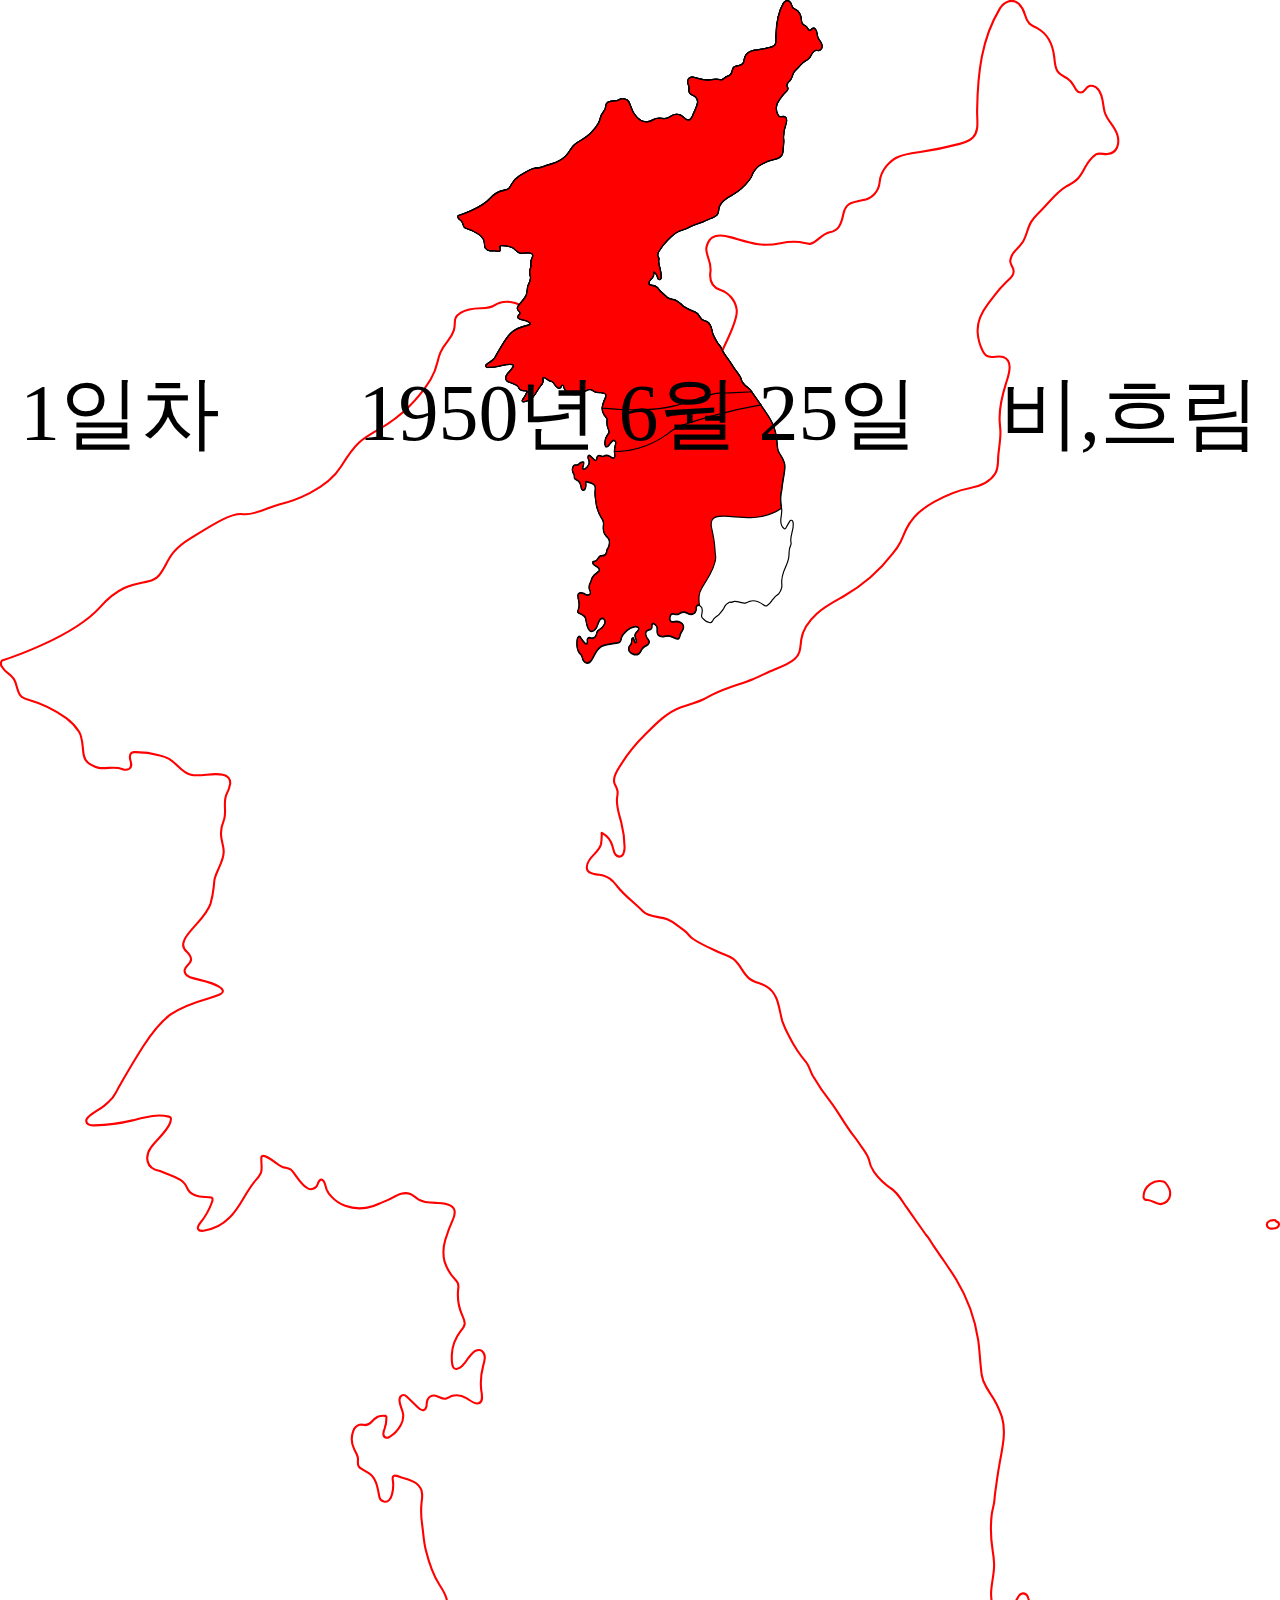
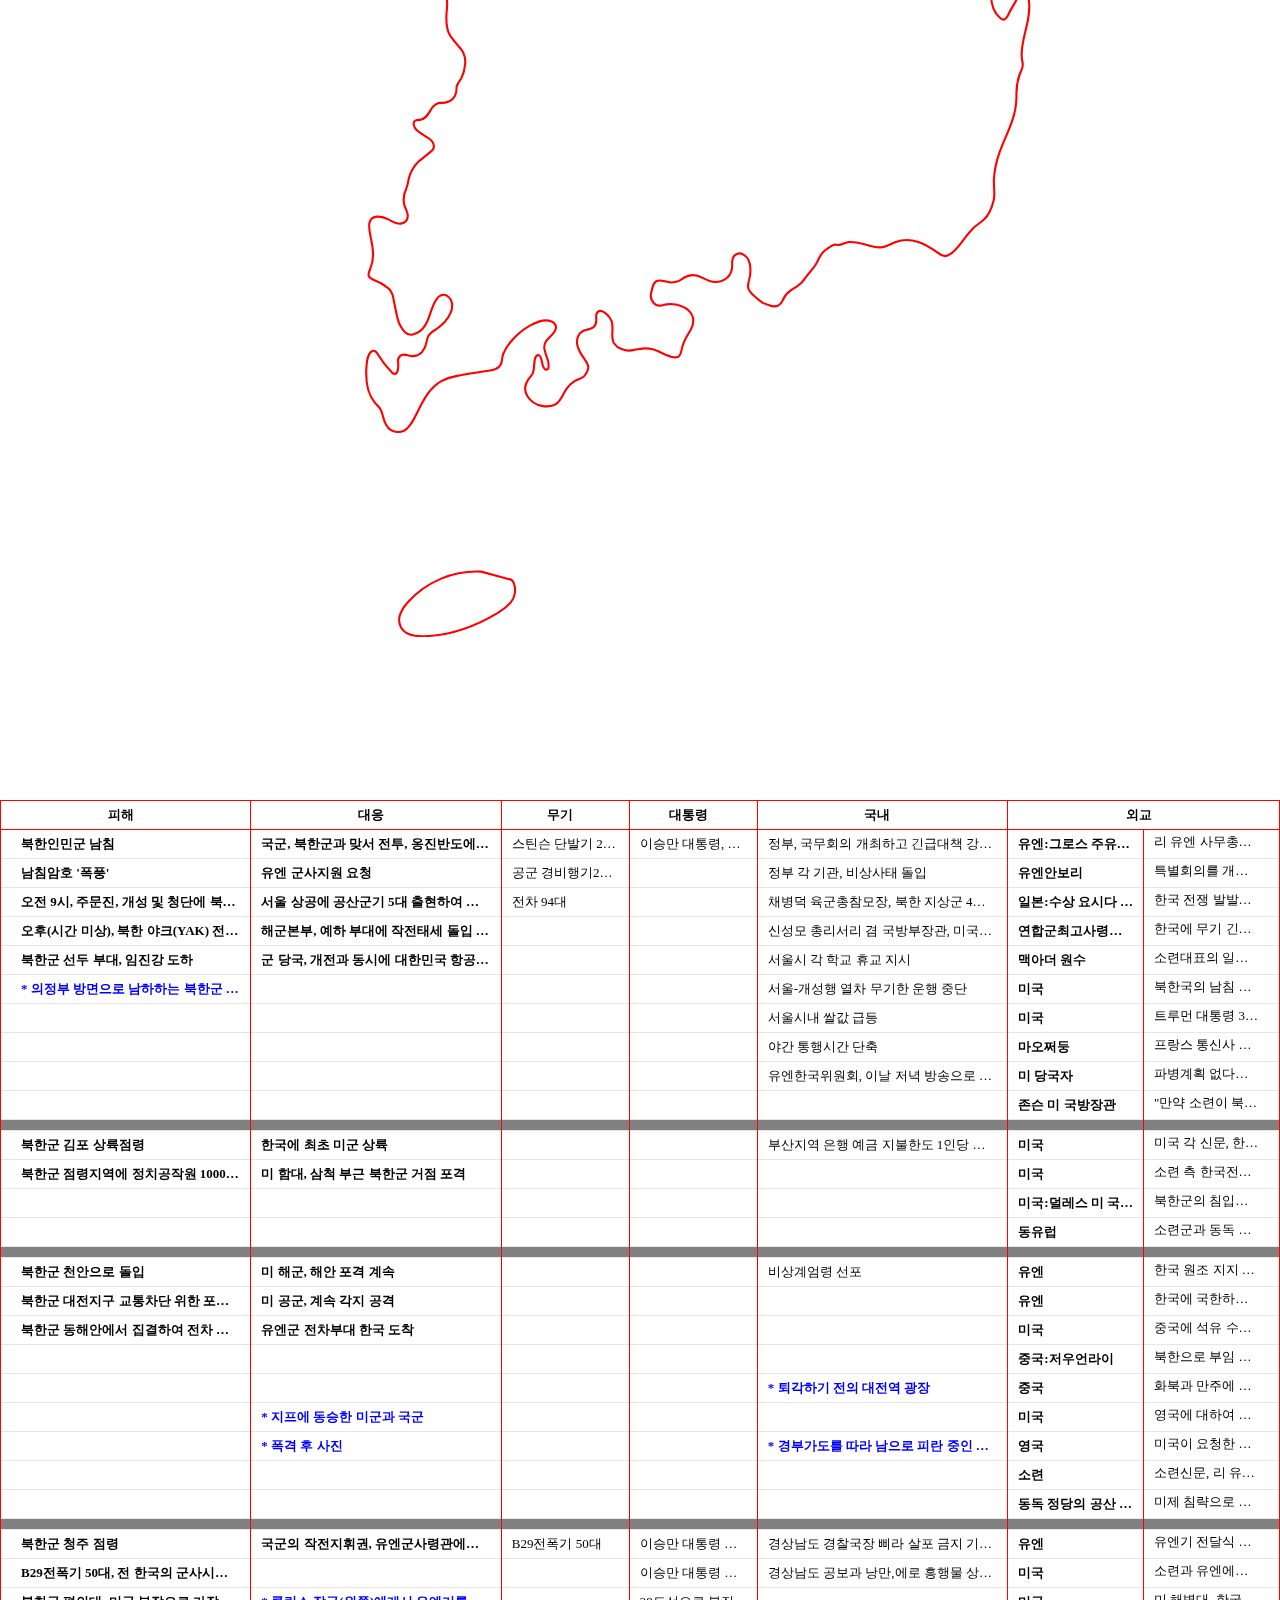
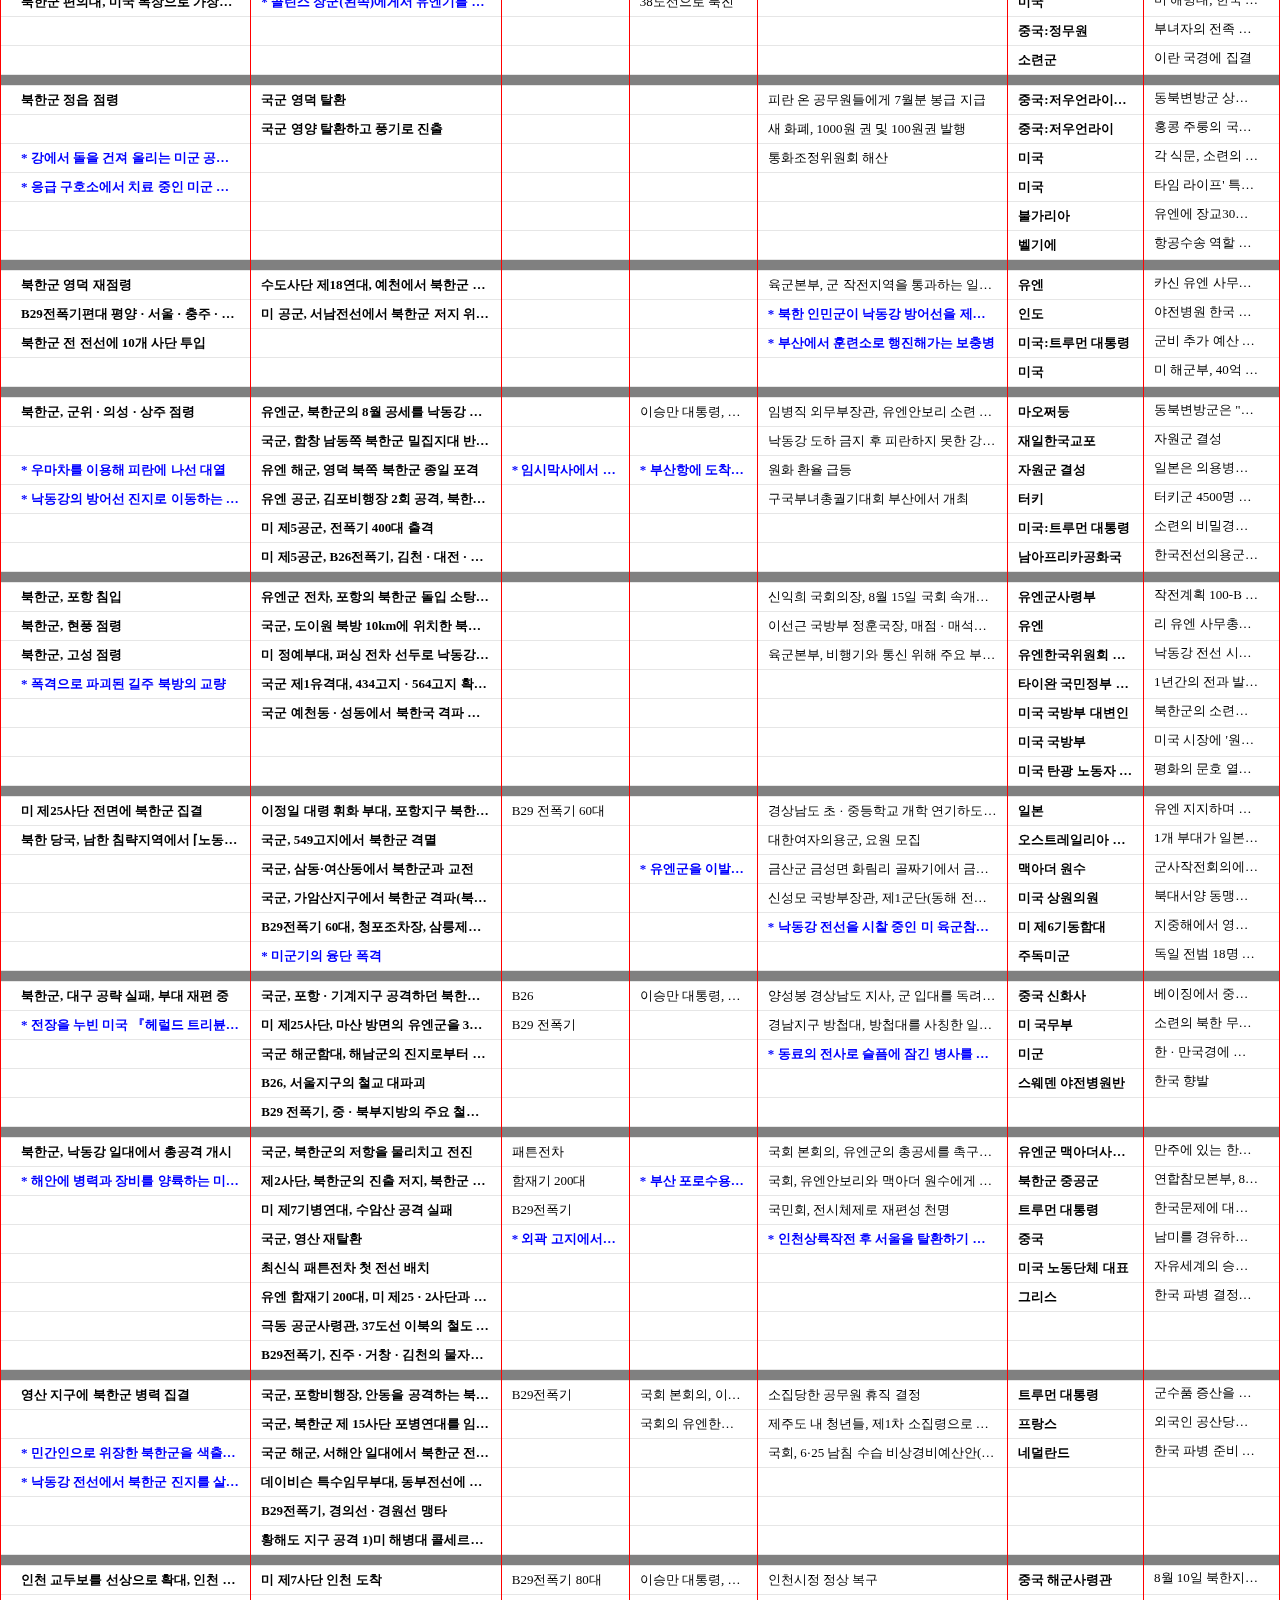
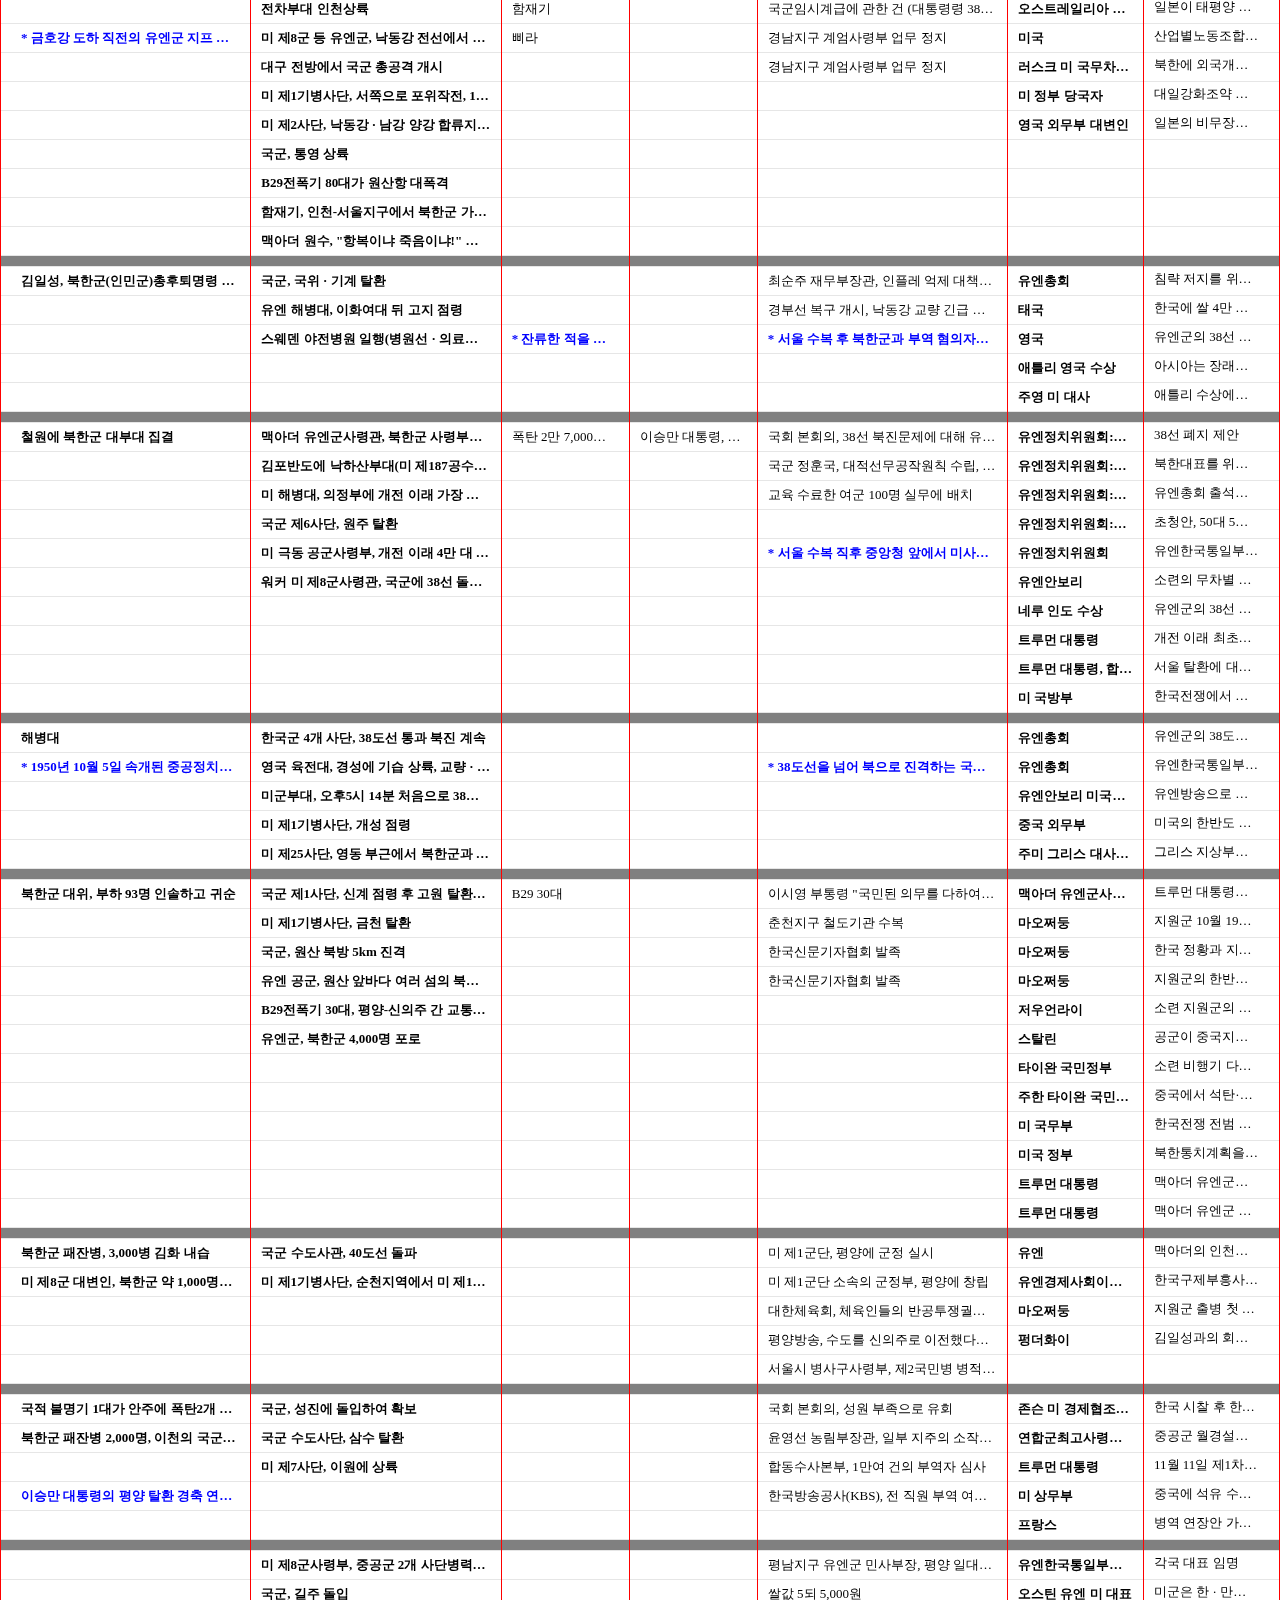
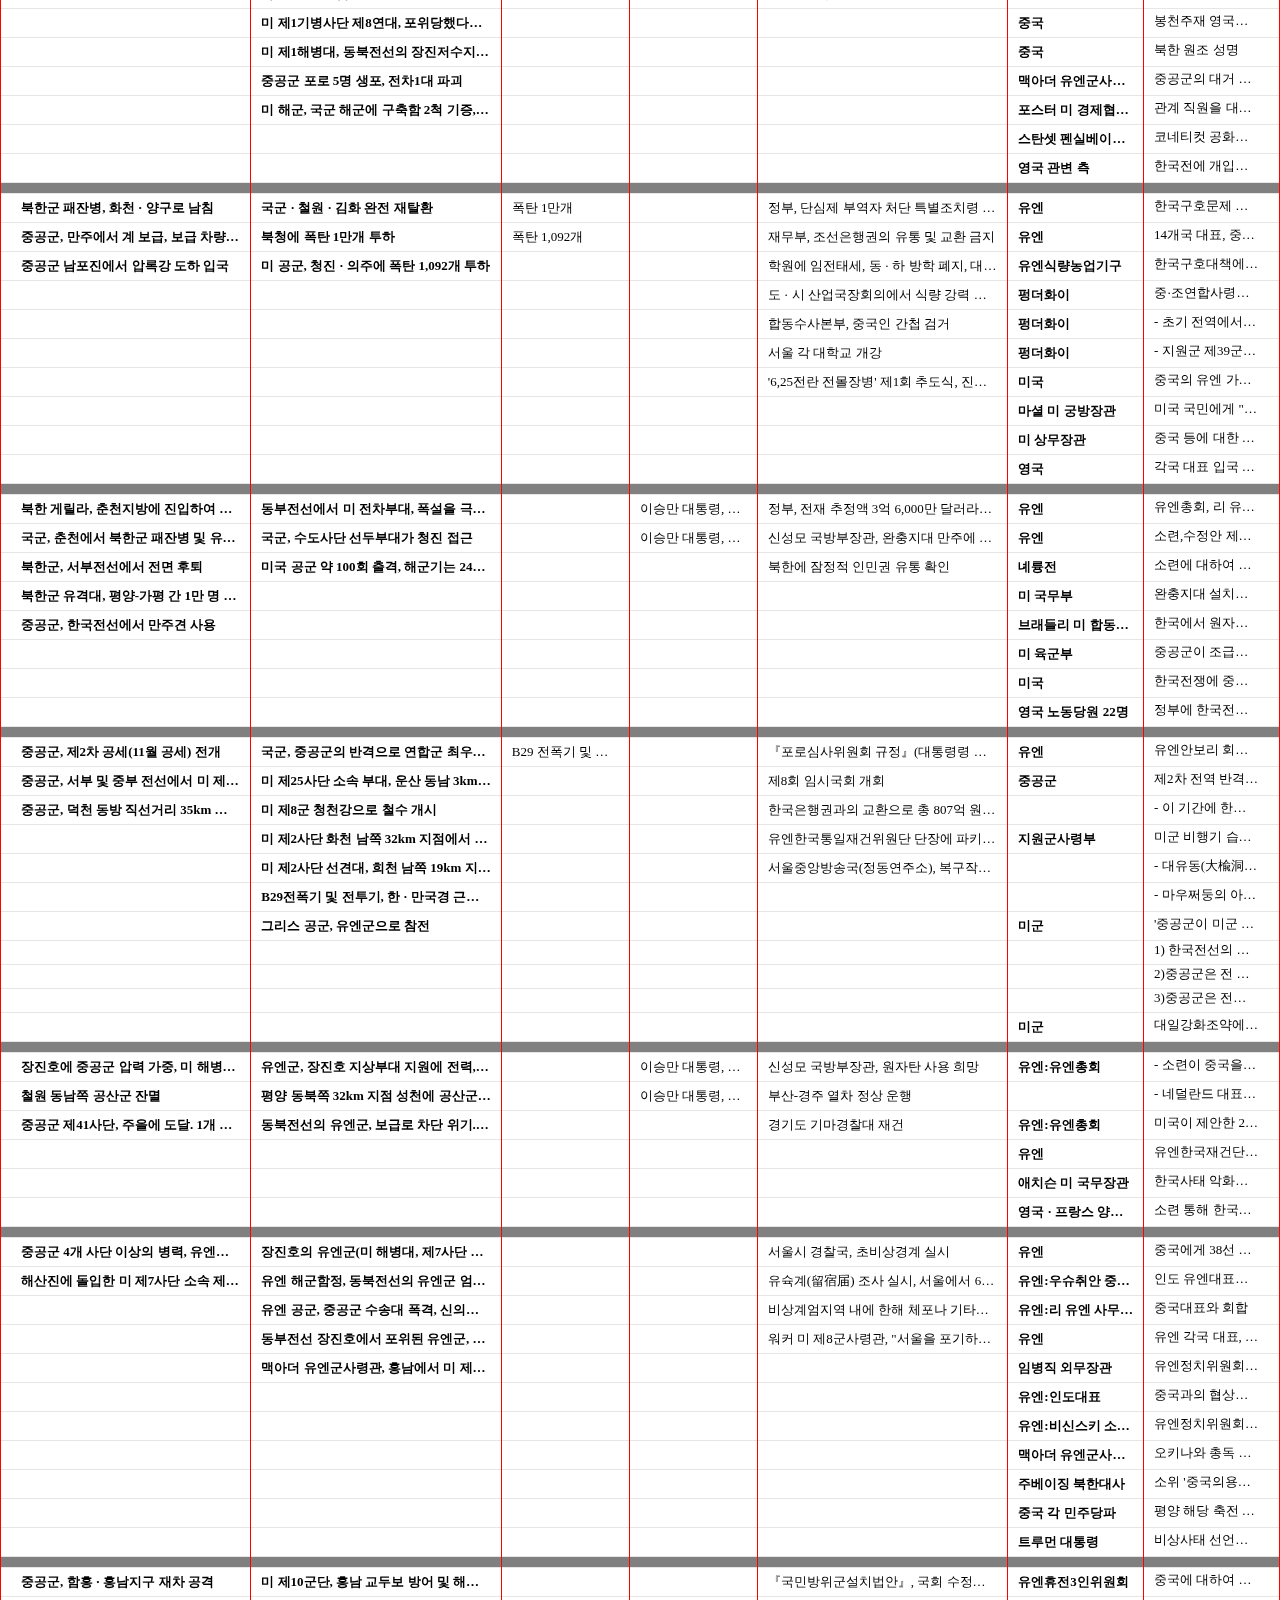
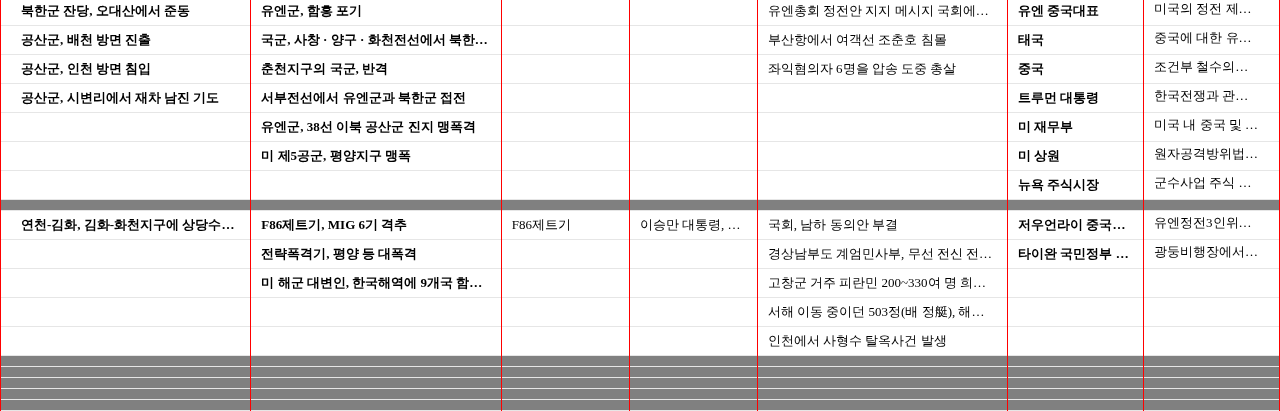
==== 1129.html @ 16874b20 "Add files via upload" ====
<!DOCTYPE html>
<html lang="en">
<head>
	<meta charset="UTF-8">
	<meta name="viewport" content="width=device-width, initial-scale=1.0">
	<title>1129</title>
	<script src="https://code.jquery.com/jquery-3.6.0.min.js"></script>
	<script src="script.js"></script>
  	<link rel="stylesheet" type="text/css" href="1129.css">

</head>
<body>
	<div id="wrap">
		<!-- <div id="nav">
			<p>네트워크</p>
		</div> -->
		<table id="category" border="1">
			<th>피해</th>
			<th>대응</th>
			<th>무기</th>
			<th>대통령</th>
			<th>국내</th>
			<th colspan="2">국외</th>
		</table>
				<!-- 마우스 오버하면 날짜,일수,계절 셀에 따라 변하게 -->
		<div id="header">
			<div class="date">1950년 6월 25일</div>
			<div class="days">1일차</div>
			<div class="weather">비,흐림</div>
		</div>	
<!-- ***********************************************타이틀 지도*********************** -->		
		<div id="map1">
			<svg xmlns="http://www.w3.org/2000/svg" viewBox="0 0 608.01 1062.75">
				<path d="M1034.59,906.72a15.37,15.37,0,0,0,3.89-4c.11-.16.22-.32.34-.47,1.62-2.21,3.65-4.13,5-6.52a32.13,32.13,0,0,1,2.53-4.61,14.63,14.63,0,0,1,3.35-2.81,8.92,8.92,0,0,1,2.38-1.43,8.11,8.11,0,0,1,2.08.12c1.79,0,3.3-1.28,5.11-1.38a20.52,20.52,0,0,1,6.37.79c3.07.8,6.16,2.17,9.3,1.68,2.33-.35,4.37-1.69,6.58-2.52,7.4-2.8,14.33,1.08,20.26,5.31a5.48,5.48,0,0,0,3.29,1.44,4.2,4.2,0,0,0,1.85-.68c3.36-2,5.43-5.45,7.8-8.44,1.11-1.4,2.33-2.79,3.53-4.09,1.48-1.59,3.57-2.68,5.15-4.19,2.41-2.28,3.85-6,4.61-9.19s-.11-6.59.08-9.8a45.93,45.93,0,0,1,2.7-12.94c1.77-4.88,4.1-9.54,5.81-14.44a34.94,34.94,0,0,0,2.23-12.34,27,27,0,0,1,1.62-10.55c.58-1.48,1.64-3.11,1.35-4.77a21.2,21.2,0,0,1-.52-4.24c0-5.69,2-11.1,3-16.65.4-2.27,2.07-12.74-2.44-12.49a2.47,2.47,0,0,0-1.93,1.28c-1.33,2.29-2.65,4.59-4,6.89-.66,1.14-1.69,4.36-3.26,4.3a2.68,2.68,0,0,1-1.55-.76c-3.93-3.3-4.67-9.3-4.18-14.12.39-3.81,1.35-7.57,1.3-11.4a52.16,52.16,0,0,0-.72-6.7,62.47,62.47,0,0,1-.44-16.89c.34-2.5,1.21-4.92,1.35-7.4.14-2.65.67-5.35,1-8,.44-3.24.94-6.48,1.53-9.7,1.29-7,3-14.35,1-21.22a42.64,42.64,0,0,0-5.71-11.43,32.85,32.85,0,0,1-3.19-5.85,22.23,22.23,0,0,1-1.1-6.08c-.5-4.4-.66-8.91-1.31-13.32a78,78,0,0,0-10.42-28.69c-2.14-3.56-4.57-7-6.94-10.43l-3.81-5.53c-1.15-1.67-2.22-3.86-3.66-5.3-3.13-4.54-6.33-8.92-9.48-13.45-2-2.93-4.08-6.76-7.18-8.64a30.16,30.16,0,0,1-8-7.76,14.94,14.94,0,0,1-2.4-5.85c-.66-2.63-3.07-5.36-4.43-7.43a44.24,44.24,0,0,0-2.8-3.87c-4-5-6.83-10.6-10.62-15.68a109.65,109.65,0,0,1-8.9-13c-1.08-2-1.68-4.6-3.12-6.34a59.83,59.83,0,0,1-4-5.26,71.06,71.06,0,0,1-4.23-7.4,44.19,44.19,0,0,1-3.06-6.82c-1.75-6.13-1.56-13-7.79-16.6-2.57-1.49-5.78-1.79-8-3.71-3.12-2.65-4.22-6.86-7.66-9.32-1.79-1.29-3.83-1.77-5.78-2.7-4.61-2.2-9.21-3.93-13.44-6.91-1.3-.92-2-2.14-3.13-3.13-1.31-1.15-2.8-2.16-4.2-3.2a19.3,19.3,0,0,0-4.63-2.81c-3.92-1.48-8.55-.69-11.73-3.92-3.81-3.89-8.23-7-11.69-11.28a30,30,0,0,0-2.48-2.91,11.35,11.35,0,0,0-6.26-3c-1.71-.24-4.45-.23-5.57-1.82a2.9,2.9,0,0,1-.47-1.46c-.16-2.23,1.34-4.22,2.89-5.83s3.3-3.23,3.84-5.4a36.13,36.13,0,0,0,.35-4.29c.06-.41-.25-1.31.11-1.11a10.46,10.46,0,0,1,5,6.32c.39,1.41.5,2.94,1.5,4.08a2.46,2.46,0,0,0,1.84.88c1.33,0,1.84-1.17,2.09-2.16a9.53,9.53,0,0,0,.31-2.55,48.63,48.63,0,0,0-1.5-11.2c-1-3.95-2.55-7.92-2.08-12a11.5,11.5,0,0,0,.23-3.35,17.15,17.15,0,0,0-1.39-3.36c-.83-2.07.2-4.35,1.21-6.16a79.75,79.75,0,0,1,13.3-17.18c4.94-5,10.28-10.56,17-13,3.5-1.25,7.14-2.15,10.51-3.7,1.58-.73,3.1-1.61,4.65-2.41,6.07-3.17,12.67-4.67,19-7.23,3.49-1.42,6.79-3.21,10.3-4.58s6.94-2.62,9.7-5.09,2.52-5.78,3-9.22c.67-4.63,4.07-9.23,7.47-12.33,3.81-3.47,8.16-5.7,12.65-8.18A77.53,77.53,0,0,0,1080,273.62a35.16,35.16,0,0,0,3.83-5.71c1-2,1.73-4.14,2.73-6.14,2.79-5.61,7.75-9.83,13.17-12.78,5-2.73,11.09-5.45,16.73-6.47,4.4-.79,9.74-2.84,12.2-6.83,1.78-2.89,1.24-5.83,1.55-9,.35-3.51,1-7,1-10.53,0-1.81-.25-3.61-.36-5.41-.38-6.34,1.21-12.4,3.11-18.38,1.12-3.52,3.63-10.44-1.45-12.21-2.58-.9-5.78,1-8-.58a5.59,5.59,0,0,1-1.66-2.15,22.65,22.65,0,0,1-2.47-9c-.3-5.46,1.73-9.31,4.94-13.48l2.8-3.65a51.09,51.09,0,0,1,6-6.84c1.77-1.6,4.11-3.4,3.1-6.23-.55-1.54-1.59-2.31-1.31-4a8.72,8.72,0,0,1,2.21-4.42,32.8,32.8,0,0,0,3.83-4.43c1.71-2.87,2.09-6.32,3.78-9.23s4.58-5.25,6.9-7.75c3-3.19,5.9-6.86,9.7-9.09,2.07-1.21,4.12-2.12,5.8-4,2.26-2.47,3.26-5.78,5.38-8.35a12,12,0,0,1,3.07-3c1.61-.82,3.73,0,5.43-.16,4.85-.34,5.93-5.18,4.73-9.19s-4.82-6.74-6-10.69c-1.08-3.62-.51-7.86-3.16-10.9-1.2-1.38-3.38-2.23-4.88-1.17-1.19.85-1.64,2.67-3.29,2.72a2.6,2.6,0,0,1-2.12-1.14c-1.59-2.21-1.84-4-4.19-5.48-1.66-1-3.56-1.77-4.73-3.41-1.33-1.88-1.31-4.37-1.57-6.66-.64-5.62-3-11.17-8.17-13.91a15.09,15.09,0,0,1-3.65-2.14,10.48,10.48,0,0,1-2.16-4.27,11.55,11.55,0,0,0-3-5.23c-3.15-2.7-7-.81-8.84,2.28-8.71,14.49-10.58,30.45-10.85,48.65-.07,4.45,1.07,9.54-2,12.71-1.65,1.68-4,2.4-6.3,3a164,164,0,0,1-18.75,3.86c-3.57.51-7.22.93-10.53,2.36s-8.25,5.94-8.73,12a9.37,9.37,0,0,1-8.07,8.5c-5.27,1-8.12,1.45-9.2,6.83s-2.58,7.64-6.5,8.44-6.51,5.27-9.26,5.49-4.41-2.21-14-.32-14.09-.06-23.45-2.75-11,1.51-11.77,4.74,2.58,6.45,1.88,11.67,2,7.69,4.78,8.6a11.57,11.57,0,0,1,7.69,9.31c.76,5.48-5.8,16.34-7,20.11s-5.11,11.62-13.12,3.55S969,177.76,966,179.81s-4.89,4-11.83,2.9-9.68-.27-13,1.72-8.23,4.2-14.47,2.64-10.11-6.08-13.61-11.3S908,163,905.33,158.08s-10.87-5.06-14.53-2.37-10-.21-15.86,3.44.16,5.44-6.29,13.5-3.09,9.79-8.11,18.25a69.84,69.84,0,0,1-23.8,23.24C827.27,219.44,825,221,818,232.21s-23.09,16.49-29,17.92-11.9,5.45-17.64,4.74-14.2,4.87-25.1,11.61-10,11.62-14.77,17.5-14.2-.29-27.82,14.91S657,324.35,657,324.35a2.48,2.48,0,0,0,0,3.08,10.26,10.26,0,0,0,2.75,2.94,12.64,12.64,0,0,1,2.86,2.84c1.68,2.63,1.29,6.49,3.73,8.43a9,9,0,0,0,3.13,1.37,56.88,56.88,0,0,1,18,8.77,24.77,24.77,0,0,1,6.15,6.56c1.26,2.06,1.49,5.3,1.74,7.67.2,1.93.15,3.62,1.15,5.37,1.1,1.92,4.28,3.68,6.44,4,3.76.55,7.54-.88,11.35.6a3.52,3.52,0,0,0,3-.15c2.92-1.67-1.4-5.75,1.14-7.58a2.76,2.76,0,0,1,1.48-.37,41.39,41.39,0,0,1,12,1.63,18.31,18.31,0,0,1,4.39,1.6c3.74,2.12,6.1,6.64,10.31,7.53,5,1.06,10.22-1.19,15.26,0a4.72,4.72,0,0,1,2.61,1.36,4,4,0,0,1,.8,3.13,13.08,13.08,0,0,1-1.54,4.38c-2.17,4,.26,9-1.57,13.15a14.54,14.54,0,0,0-1.08,7.76c.31,2.21,1.13,4.35,1.16,6.58.05,3.12-1.42,6-2.67,8.74a27.54,27.54,0,0,0-1.6,4.22c-.36,1.39-.27,2.77-.51,4.15a48.81,48.81,0,0,1-1.46,7.73c-2.1,6.17-7.94,10.22-11.54,15.63a9,9,0,0,0-1,1.9,4.49,4.49,0,0,0,1.05,5.16c1,1,2.29,2.35,2.22,3.93-.09,2-2.83,3-3.08,5a3,3,0,0,0,1.24,2.59,7.74,7.74,0,0,0,2.74,1.2c4.18,1.17,8.6,1.81,12.33,4,1.72,1,2.89,2.56.61,3.67a32.61,32.61,0,0,1-5.27,1.85c-6.39,1.84-12.88,3.85-18.27,7.74s-9.16,9.19-12.7,14.64c-4.22,6.47-8.08,13.18-11.94,19.87a31.41,31.41,0,0,1-2.91,5,26.74,26.74,0,0,1-4.07,3.89c-2.51,2-5.39,3.18-7.63,5.48a2.76,2.76,0,0,0-.82,1.31,2.07,2.07,0,0,0,1.28,2.13,5.87,5.87,0,0,0,2.64.36,86.27,86.27,0,0,0,18.09-2.38c5.71-1.38,11.3-3.19,17.23-1.77a1.36,1.36,0,0,1,.79.4,1.16,1.16,0,0,1,.17.76,6.73,6.73,0,0,1-.52,2.12c-1.92,4.54-6.25,7.4-9,11.43a9,9,0,0,0-1.76,5,6.16,6.16,0,0,0,3.46,5.36c1.05.5,2.18.53,3.27,1,1.26.56,2.53,1.09,3.82,1.57,2.82,1.05,5.94,2.06,7.55,4.6.52.82.85,1.74,1.36,2.56,2.14,3.4,6.8,3.41,10.35,3.53a1.59,1.59,0,0,1,.84.18c.58.37.44,1.25.21,1.91a34.22,34.22,0,0,1-5.78,10.24c-.63.78-1.34,1.78-.91,2.69s1.64,1,2.61.86A21.56,21.56,0,0,0,765.06,589c5.42-5.24,7.57-12.43,12.55-17.92,1.2-1.32,2.39-2.72,2.59-4.55s-.11-3.84-.09-5.73a1.41,1.41,0,0,1,.14-.73,1,1,0,0,1,.89-.38c1.9.14,4.66,2.42,6.18,3.52a11.13,11.13,0,0,0,2.84,1.74c1.25.44,2.7.36,3.8,1.09a5.75,5.75,0,0,1,1.3,1.35c1.93,2.47,3.75,5.72,6.44,7.42a3.3,3.3,0,0,0,5.17-1.63c.34-.87.7-2.56,2.06-2.18a2,2,0,0,1,1.09,1.1,21.62,21.62,0,0,1,1.07,3.47,10.72,10.72,0,0,0,2.24,3.34,17,17,0,0,0,6.61,4.49,19.87,19.87,0,0,0,10.45.87,22.32,22.32,0,0,0,5.64-1.84c1.44-.7,2.89-1.18,4.32-1.84,3.25-1.48,6.76-4.32,10.55-2.79,1.41.57,2.48,1.73,3.77,2.53,2.76,1.71,6.14,1.62,9.26,1.72,2.85.09,8,.47,8.07,4.36a9,9,0,0,1-.89,3.57,79.35,79.35,0,0,0-3.62,9.64,19.77,19.77,0,0,0-.36,10.18,22.39,22.39,0,0,0,5.18,8.75,6.1,6.1,0,0,1,1.18,1.67,6.56,6.56,0,0,1,.1,3.15A24.3,24.3,0,0,0,875.36,635c.64,1.48,1.56,3,1.34,4.57-.19,1.39-1.21,2.49-2.07,3.61a19.49,19.49,0,0,0-4,10.9c-.09,1.77-.16,4.3.62,5.94s3,.66,4.12-.38a21.67,21.67,0,0,0,2.75-3.49,26.87,26.87,0,0,1,2.49-2.94c1-1,3-1.92,4.32-.86a4.08,4.08,0,0,1,1.33,3.39,16.18,16.18,0,0,1-.78,3.69,31.29,31.29,0,0,0-.94,11.15c.18,1.83,1.43,5.92-1.27,6.65-2,.54-4.13-1.61-5.75-2.47a9,9,0,0,0-6.66-1.12c-1,.3-1.87,1-2.9,1.3-1.91.57-3.72-1.31-5.71-1.4a3.47,3.47,0,0,0-3.13,1.92c-.66,1.17-.31,2.16-.6,3.39a2.06,2.06,0,0,1-1.43,1.61c-1,.23-1.94-.59-2.67-1.33q-2.51-2.6-5.15-5.06c-1.71-1.61-3.46-.56-3.53,1.61-.07,2.36,1.45,4.4,1.75,6.69a8.79,8.79,0,0,1-1.18,5.23,14.5,14.5,0,0,1-5.27,5.53,2.51,2.51,0,0,1-1.5.47,1.91,1.91,0,0,1-1.45-1.93,7.37,7.37,0,0,1,.64-2.54,14.15,14.15,0,0,0,.79-5.28.57.57,0,0,0-.68-.68,8,8,0,0,0-3.42.43,11.13,11.13,0,0,0-3,2.47,4.35,4.35,0,0,1-3.18,1.5,5.81,5.81,0,0,0-2.43-.14,4.7,4.7,0,0,0-3,2.84,11,11,0,0,0,.41,8.71c.7,1.38,1.66,2.71,1.8,4.25.12,1.28-.33,2.68.3,3.8a3.68,3.68,0,0,0,1.24,1.21c1.2.82,2.54,1.43,3.76,2.24,3.59,2.41,4.11,7.24,4.84,11a3,3,0,0,0,2.18,2.4c4.41,1.06,4.67-7.7,4.24-10.13-.16-.92-.3-1.91.67-2.14s3,.78,3.88,1a22.29,22.29,0,0,1,5.45,1.95,7.54,7.54,0,0,1,3.69,4.28,13.08,13.08,0,0,1,0,5.14,41.8,41.8,0,0,0,.27,10.95c.55,4,.67,7.84,1.65,11.77,1.41,5.71,3.21,11.63,6.46,16.57,1.61,2.45,3.34,5,3.69,7.88a23.4,23.4,0,0,1-.17,4.8c-.33,3.87-.52,8.26,1.65,11.62a60.49,60.49,0,0,0,4.51,5.61,12.9,12.9,0,0,1,1.71,2.44,10.19,10.19,0,0,1,.85,5.8,17.3,17.3,0,0,1-1.76,6.4c-.78,1.31-1.91,2.48-2.22,4a23.59,23.59,0,0,0-.17,2.38,6.06,6.06,0,0,1-5.18,5.2,20.09,20.09,0,0,0-3.48.25,6.75,6.75,0,0,0-3.52,3.29c-1.2,2-2.5,4.45-5.06,4.64-1,.07-2.23,0-2.77.79a2.17,2.17,0,0,0-.19,1.48,4.55,4.55,0,0,0,.8,1.94c1.63,2.21,4.22,3,6.28,4.52,1.51,1.13,3,3,2.22,5a2.9,2.9,0,0,1-.81,1c-2,1.79-4.28,3.35-6.31,5.16a16.94,16.94,0,0,0-4.63,8.32,19.67,19.67,0,0,1-1.1,4.38,12,12,0,0,0-1,7.58c.35,1.32,1,2.54,1.4,3.85a4.45,4.45,0,0,1-.42,3.92,3.94,3.94,0,0,1-2.68,1.35c-2.49.27-3.73-.93-5.82-2-2.46-1.25-7.16-2.56-8.7.72-1.1,2.32,0,6,.45,8.44,1.1,5.22,1.72,9.67-.5,14.7-.44,1-1,2.15-.53,3.16s1.65,1.45,2.7,1.84a20.74,20.74,0,0,1,6.18,3.57,7.82,7.82,0,0,1,1.62,1.73c1.1,1.67,1.21,3.89,1.64,5.8.49,2.2.83,4.44,1.4,6.62a15.22,15.22,0,0,0,3.78,7.19c2,1.89,5.18.73,7.12-.79,2.24-1.74,3.45-4.49,4.36-7.19s1.68-5.5,3.33-7.82a4.52,4.52,0,0,1,3.23-2.17,3.3,3.3,0,0,1,1.83.5,5.15,5.15,0,0,1,2.33,3.71,8.54,8.54,0,0,1-.68,4.42c-1.42,3.44-4.29,6.1-7.43,8.12a9.15,9.15,0,0,0-3,2.53,10,10,0,0,0-1,3.19,10,10,0,0,1-2.22,4.82,6.26,6.26,0,0,1-5.18,1.77c-1.7-.16-3.57-1.47-5.13-.05a3.29,3.29,0,0,0-1,2.85,12.45,12.45,0,0,1-.11,3.9c-.15.78-.51,1.69-1.3,1.82a2.13,2.13,0,0,1-1.7-.87,43.55,43.55,0,0,1-6.33-8.23,4.82,4.82,0,0,0-1-1.34c-2.66-2.19-4.08,2.61-4.3,4.38-.76,6.07-.54,14.49,3.54,19.48.78,1,1.73,1.76,2.46,2.75,1.8,2.48,1.46,5.69,3.15,8.14a6.35,6.35,0,0,0,10.59.86,21,21,0,0,0,3.14-4.92c3.19-6.19,6-13.19,12.42-16.79a28,28,0,0,1,8-2.62c5.26-1.11,10.52-1.78,15.82-2.6a7.41,7.41,0,0,0,2-.54c3.65-1.63,2.62-4.63,3.55-7.1a20,20,0,0,1,3.92-6.25,33,33,0,0,1,8.78-7.3c2.87-1.55,6.76-3.34,10-2.1a3.45,3.45,0,0,1,2.36,2.45,3.24,3.24,0,0,1-.27,1.7c-1.43,3.62-5.86,4.55-5.2,9.08a29.69,29.69,0,0,0,1.49,4.81c.23.69,1.49,6.07-1.12,4.81a2.63,2.63,0,0,1-1.12-1.82q-.42-1.56-.78-3.15c-.15-.69-.4-1.49-1.07-1.69-.83-.24-1.54.65-1.81,1.47-.8,2.4-.1,5.2-1.29,7.44a25.88,25.88,0,0,1-2,2.67c-3.9,5.52.81,11.43,6.48,12.47,2.26.41,4.74.44,6.66-.8,2.38-1.53,3.28-4.51,4.79-6.9a12.85,12.85,0,0,1,4.1-4.07c2.32-1.41,5-1.12,6.29-5.36a3.77,3.77,0,0,0,.16-1.79,7.92,7.92,0,0,0-1.55-3c-1.58-2.21-3.18-4.47-3.65-7.24a7.08,7.08,0,0,1,.35-3.76c1.08-2.75,3.16-2.78,5.48-3.58a7,7,0,0,0,1.91-.92c2.38-1.8.69-4.21,1.45-6.3a2.1,2.1,0,0,1,2.32-1.35,4.64,4.64,0,0,1,2.21,1.28,9.31,9.31,0,0,1,2.59,3.42c1.3,3.31-.7,7.59,1.16,10.64a7.16,7.16,0,0,0,3.51,2.76,10.18,10.18,0,0,0,3.22.72,19,19,0,0,0,3.28-.45c1.1-.15,2.19-.36,3.3-.48a13.94,13.94,0,0,1,4.6.18c3.65.8,6.76,3.43,10.47,3.92a3.47,3.47,0,0,0,2.16-.28c1-.59,1.27-1.84,1.52-3a22.78,22.78,0,0,1,1.51-4.72c.85-1.8,2-3.41,2.95-5.18a8.44,8.44,0,0,0,1-5.74,8,8,0,0,0-4.56-5,13.6,13.6,0,0,0-8-1.23c-2.17.39-4,1.45-6-.56a5.28,5.28,0,0,1-1.23-5.16c.43-1.51.61-4.27,2.41-5.26,1.24-.68,2.77-.26,4.14.07a9.83,9.83,0,0,0,6.14,0c1.25-.52,2.28-1.46,3.48-2.09a7.81,7.81,0,0,1,5.29-.7c2.18.49,4,1.9,6.17,2.6a8.87,8.87,0,0,0,7.2-.64,7.44,7.44,0,0,0,3.48-5.23c.4-2-.57-4.44,1.13-6.16a3.67,3.67,0,0,1,4.32-.49c2.43,1.29,3.21,4.05,3.31,6.63a18.22,18.22,0,0,1-.63,5.55,9.35,9.35,0,0,0-.55,2.84c.08,2.14,1.89,3.76,3.56,5.11a26.6,26.6,0,0,0,3.5,2.81,22.09,22.09,0,0,0,3.11,1.11,5.7,5.7,0,0,0,4,.28,5,5,0,0,0,2.35-2.59c.07-.13.13-.27.19-.41a10.43,10.43,0,0,1,3.63-4.32Z" transform="translate(-655.99 -10.63)" fill="none" stroke="red" stroke-miterlimit="10"/>
				<path d="M884.56,1042.18a44.15,44.15,0,0,0-34.76,14.4,17.27,17.27,0,0,0-3.63,5.59,8,8,0,0,0,.27,6.5c2,3.55,6.71,4.29,10.76,4.2,12.46-.3,24.59-4.68,35.27-11.12,3-1.79,6-3.9,7.4-7s1-9.11-2.51-9.11Z" transform="translate(-655.99 -10.63)" fill="none" stroke="red" stroke-miterlimit="10"/>
				<path d="M1208.56,571.82a7.67,7.67,0,0,0-9.37,6.78,1.92,1.92,0,0,0,.46,1.67,2.85,2.85,0,0,0,1.6.37c2.11.21,3.9,1.91,6,1.94a4.89,4.89,0,0,0,4.56-4.19c.37-2.22-.83-4.34-2.31-6Z" transform="translate(-655.99 -10.63)" fill="none" stroke="red" stroke-miterlimit="10"/>
				<path d="M1261.8,590.29a4.85,4.85,0,0,0-2.87.37,2,2,0,0,0-1,2.47,2,2,0,0,0,1.27,1,4.51,4.51,0,0,0,1.68.08,4.06,4.06,0,0,0,1.77-.5,1.77,1.77,0,0,0,.88-1.53,1.43,1.43,0,0,0-1.27-1.27Z" transform="translate(-655.99 -10.63)" fill="none" stroke="red" stroke-miterlimit="10"/>
			</svg>
		</div>


<!-- ***********************************************지도바탕*********************** -->		
<svg id="map2" xmlns="http://www.w3.org/2000/svg" viewBox="0 0 308.14 559.55" width="1280px" height="664px">
    <svg id="Layer_1" data-name="Layer 1" xmlns="http://www.w3.org/2000/svg" viewBox="0 0 308.14 559.55" width="308px" height="559px">
      <defs>
        <mask id="mask">
          <rect x="0" y="0" width="1280px" height="664px" class="mask"/>
        </mask>
      </defs> 
      <path mask="url(#mask)" d="M711.46,62.26c-.69-2.31-2.79-3.9-3.46-6.18-.62-2.1-.29-4.55-1.83-6.32a2.23,2.23,0,0,0-2.82-.67c-.69.49-1,1.54-1.91,1.57a1.51,1.51,0,0,1-1.23-.66c-.91-1.28-1.06-2.32-2.42-3.17a8.44,8.44,0,0,1-2.74-2c-.77-1.09-.76-2.52-.91-3.85-.37-3.26-1.74-6.46-4.72-8a8.74,8.74,0,0,1-2.12-1.24,6,6,0,0,1-1.25-2.48,6.7,6.7,0,0,0-1.77-3c-1.82-1.56-4-.47-5.11,1.32-5,8.39-6.13,17.63-6.28,28.16,0,2.58.61,5.52-1.19,7.36a7.76,7.76,0,0,1-3.65,1.74A93.61,93.61,0,0,1,657.2,67a24.66,24.66,0,0,0-6.1,1.37,9,9,0,0,0-5.05,6.93,5.42,5.42,0,0,1-4.67,4.92c-3.06.56-4.71.84-5.33,4s-1.49,4.42-3.77,4.89-3.76,3-5.35,3.17-2.55-1.27-8.09-.18-8.16,0-13.58-1.59-6.35.87-6.82,2.74,1.5,3.74,1.09,6.76,1.19,4.45,2.77,5a6.71,6.71,0,0,1,4.46,5.38c.43,3.18-3.37,9.47-4,11.65s-3,6.72-7.6,2.05-9.65-2.11-11.33-.93-2.83,2.33-6.85,1.68-5.61-.16-7.54,1a10.72,10.72,0,0,1-8.37,1.52c-3.61-.9-5.85-3.52-7.88-6.54s-3-7.41-4.51-10.24-6.29-2.93-8.41-1.37-5.82-.12-9.18,2,.09,3.15-3.64,7.82-1.79,5.66-4.7,10.56A40.28,40.28,0,0,1,508.92,143c-5.48,3.07-6.81,4-10.87,10.46s-13.37,9.55-16.77,10.38-6.9,3.16-10.22,2.74-8.22,2.82-14.53,6.73S450.72,180,448,183.41s-8.22-.16-16.1,8.64-27,14.74-27,14.74a1.46,1.46,0,0,0,0,1.78,6.16,6.16,0,0,0,1.6,1.7,7.38,7.38,0,0,1,1.65,1.65c1,1.52.75,3.75,2.16,4.88a5.34,5.34,0,0,0,1.81.79,32.88,32.88,0,0,1,10.44,5.08,14.27,14.27,0,0,1,3.56,3.79,11.35,11.35,0,0,1,1,4.44,7.07,7.07,0,0,0,.66,3.11,6,6,0,0,0,3.73,2.32c2.18.32,4.37-.51,6.58.35a2.06,2.06,0,0,0,1.75-.09c1.69-1-.81-3.33.67-4.39a1.54,1.54,0,0,1,.85-.21,23.58,23.58,0,0,1,7,.94,10.87,10.87,0,0,1,2.54.92c2.17,1.23,3.53,3.85,6,4.36,2.89.62,5.92-.68,8.83,0a2.76,2.76,0,0,1,1.52.79,2.36,2.36,0,0,1,.46,1.81,7.5,7.5,0,0,1-.9,2.54c-1.25,2.31.15,5.2-.9,7.61a8.34,8.34,0,0,0-.63,4.49,31.34,31.34,0,0,1,.67,3.81,12.17,12.17,0,0,1-1.54,5.06,15.32,15.32,0,0,0-.93,2.44c-.21.81-.15,1.61-.29,2.41a29.14,29.14,0,0,1-.85,4.47c-1.22,3.57-4.6,5.92-6.68,9.05a5,5,0,0,0-.56,1.1,2.59,2.59,0,0,0,.61,3,3.4,3.4,0,0,1,1.28,2.28c-.05,1.16-1.64,1.74-1.78,2.89a1.71,1.71,0,0,0,.72,1.51,4.67,4.67,0,0,0,1.58.69c2.42.68,5,1.05,7.14,2.34,1,.59,1.67,1.48.35,2.12a19,19,0,0,1-3.05,1.07c-3.7,1.07-7.46,2.23-10.57,4.49s-5.3,5.31-7.36,8.47c-2.44,3.75-4.67,7.63-6.91,11.5a17.7,17.7,0,0,1-1.68,2.89,15.23,15.23,0,0,1-2.36,2.25c-1.45,1.13-3.12,1.84-4.42,3.18a1.57,1.57,0,0,0-.47.75,1.21,1.21,0,0,0,.74,1.24,3.29,3.29,0,0,0,1.53.2,50,50,0,0,0,10.47-1.37c3.3-.8,6.54-1.85,10-1a.75.75,0,0,1,.46.23.64.64,0,0,1,.1.45,3.47,3.47,0,0,1-.3,1.22c-1.11,2.63-3.61,4.29-5.18,6.62a5.25,5.25,0,0,0-1,2.87,3.56,3.56,0,0,0,2,3.1c.61.29,1.26.31,1.89.59s1.47.63,2.21.91c1.63.61,3.44,1.2,4.38,2.66.3.48.48,1,.78,1.49,1.24,2,3.94,2,6,2a.9.9,0,0,1,.49.1c.33.22.25.73.12,1.11a19.66,19.66,0,0,1-3.35,5.93c-.36.45-.77,1-.52,1.55s.94.57,1.51.5a12.49,12.49,0,0,0,7.05-3.6c3.13-3,4.38-7.19,7.27-10.37a4.93,4.93,0,0,0,1.5-2.64c.12-1.09-.07-2.22-.06-3.31a.83.83,0,0,1,.08-.42.55.55,0,0,1,.52-.22c1.1.08,2.7,1.39,3.57,2a6.71,6.71,0,0,0,1.65,1,9.31,9.31,0,0,1,2.2.63,3.47,3.47,0,0,1,.75.78c1.12,1.43,2.17,3.32,3.73,4.3a1.91,1.91,0,0,0,3-.94c.2-.51.41-1.49,1.2-1.27a1.2,1.2,0,0,1,.63.64,12.21,12.21,0,0,1,.61,2,6.43,6.43,0,0,0,1.3,1.93,9.78,9.78,0,0,0,3.83,2.6,11.33,11.33,0,0,0,6.05.5,12.45,12.45,0,0,0,3.26-1.06c.84-.41,1.67-.68,2.5-1.06,1.89-.86,3.92-2.5,6.11-1.62a15.74,15.74,0,0,1,2.19,1.46c1.59,1,3.55.94,5.36,1,1.64,0,4.6.27,4.67,2.52a5.19,5.19,0,0,1-.52,2.07,46.92,46.92,0,0,0-2.1,5.58,11.55,11.55,0,0,0-.2,5.89,13.09,13.09,0,0,0,3,5.07,3.54,3.54,0,0,1,.69,1,3.89,3.89,0,0,1,.06,1.83,14,14,0,0,0,1,6.74,5.15,5.15,0,0,1,.78,2.64,4.66,4.66,0,0,1-1.2,2.09,11.36,11.36,0,0,0-2.3,6.31,7.83,7.83,0,0,0,.37,3.44c.48,1,1.7.39,2.38-.22a12,12,0,0,0,1.59-2,15.59,15.59,0,0,1,1.44-1.7c.6-.61,1.73-1.11,2.5-.5a2.37,2.37,0,0,1,.78,2,9.82,9.82,0,0,1-.45,2.14,18.06,18.06,0,0,0-.55,6.46c.1,1.06.83,3.42-.73,3.85-1.15.31-2.4-.94-3.34-1.43a5.17,5.17,0,0,0-3.85-.65c-.61.17-1.09.57-1.68.75-1.11.33-2.15-.76-3.31-.81a2,2,0,0,0-1.81,1.11c-.38.68-.18,1.25-.34,2a1.21,1.21,0,0,1-.83.94c-.59.13-1.12-.35-1.55-.78-1-1-2-2-3-2.93s-2-.32-2,.94.84,2.54,1,3.87a5.15,5.15,0,0,1-.68,3,8.47,8.47,0,0,1-3.06,3.2,1.42,1.42,0,0,1-.86.27,1.1,1.1,0,0,1-.84-1.12,4.3,4.3,0,0,1,.37-1.47,8.35,8.35,0,0,0,.46-3.05.34.34,0,0,0-.4-.4,4.73,4.73,0,0,0-2,.25,6.34,6.34,0,0,0-1.72,1.43,2.53,2.53,0,0,1-1.84.87,3.5,3.5,0,0,0-1.41-.08,2.73,2.73,0,0,0-1.74,1.64,6.4,6.4,0,0,0,.23,5,7.15,7.15,0,0,1,1.05,2.47c.06.74-.19,1.55.17,2.2a2.07,2.07,0,0,0,.72.69c.7.48,1.47.83,2.17,1.3,2.09,1.4,2.39,4.19,2.81,6.4a1.73,1.73,0,0,0,1.26,1.39c2.55.61,2.7-4.46,2.45-5.86-.09-.54-.17-1.11.39-1.25s1.72.46,2.25.6a12.85,12.85,0,0,1,3.15,1.12,4.41,4.41,0,0,1,2.14,2.48,7.48,7.48,0,0,1,0,3,24,24,0,0,0,.16,6.34,66,66,0,0,0,1,6.81,31.05,31.05,0,0,0,3.74,9.6,11,11,0,0,1,2.14,4.55,13.59,13.59,0,0,1-.1,2.78c-.19,2.24-.3,4.79,1,6.73a33.64,33.64,0,0,0,2.6,3.25,8.18,8.18,0,0,1,1,1.41,5.94,5.94,0,0,1,.49,3.36,10.05,10.05,0,0,1-1,3.7,8.46,8.46,0,0,0-1.29,2.3c-.09.45,0,.92-.1,1.38a3.49,3.49,0,0,1-3,3,12.32,12.32,0,0,0-2,.14,3.93,3.93,0,0,0-2,1.91c-.7,1.14-1.45,2.57-2.94,2.68-.57.05-1.28,0-1.6.46a1.28,1.28,0,0,0-.11.86,2.58,2.58,0,0,0,.47,1.12c.94,1.28,2.44,1.72,3.63,2.62.87.65,1.74,1.76,1.28,2.89a1.63,1.63,0,0,1-.46.59c-1.18,1-2.48,1.94-3.66,3a9.91,9.91,0,0,0-2.68,4.82A11.37,11.37,0,0,1,516,517a6.91,6.91,0,0,0-.57,4.38c.2.77.59,1.47.81,2.23a2.61,2.61,0,0,1-.25,2.27,2.26,2.26,0,0,1-1.55.78c-1.44.16-2.16-.54-3.37-1.15-1.42-.72-4.14-1.48-5,.41-.63,1.35,0,3.51.27,4.89.63,3,1,5.6-.29,8.51a2.38,2.38,0,0,0-.31,1.83c.25.6.95.84,1.56,1.06a12.31,12.31,0,0,1,3.58,2.07,4.94,4.94,0,0,1,.94,1,10.21,10.21,0,0,1,.95,3.36c.28,1.28.47,2.57.81,3.83a8.81,8.81,0,0,0,2.19,4.17c1.14,1.09,3,.42,4.12-.46a8.53,8.53,0,0,0,2.52-4.16,17.19,17.19,0,0,1,1.93-4.53,2.64,2.64,0,0,1,1.87-1.26,2,2,0,0,1,1.06.29,3,3,0,0,1,1.35,2.15,4.93,4.93,0,0,1-.4,2.56,10.72,10.72,0,0,1-4.3,4.7,5.4,5.4,0,0,0-1.74,1.47,5.56,5.56,0,0,0-.57,1.84,5.75,5.75,0,0,1-1.29,2.79,3.64,3.64,0,0,1-3,1c-1-.1-2.07-.86-3,0a1.88,1.88,0,0,0-.56,1.64,7.2,7.2,0,0,1-.06,2.27c-.09.45-.3,1-.75,1a1.24,1.24,0,0,1-1-.51,25,25,0,0,1-3.67-4.76,2.78,2.78,0,0,0-.58-.78c-1.54-1.26-2.36,1.51-2.49,2.54-.44,3.51-.31,8.39,2.05,11.28.46.55,1,1,1.42,1.59,1.05,1.44.85,3.29,1.83,4.71a3.67,3.67,0,0,0,6.13.5,12.24,12.24,0,0,0,1.82-2.85c1.84-3.58,3.48-7.63,7.19-9.72a15.66,15.66,0,0,1,4.62-1.51c3-.65,6.09-1,9.16-1.51a4.52,4.52,0,0,0,1.13-.31c2.11-1,1.51-2.68,2-4.11a11.32,11.32,0,0,1,2.28-3.62,19.09,19.09,0,0,1,5.07-4.23c1.67-.89,3.92-1.93,5.8-1.21a1.69,1.69,0,0,1,1.21,2.4c-.83,2.1-3.39,2.63-3,5.26a16.23,16.23,0,0,0,.86,2.78c.13.4.86,3.51-.65,2.78a1.51,1.51,0,0,1-.65-1c-.16-.6-.31-1.21-.45-1.82-.09-.4-.23-.86-.62-1s-.89.38-1.05.85c-.46,1.39,0,3-.74,4.31a16,16,0,0,1-1.17,1.54c-2.26,3.2.47,6.62,3.76,7.22a5.32,5.32,0,0,0,3.85-.46c1.38-.89,1.9-2.61,2.77-4a7.63,7.63,0,0,1,2.38-2.35c1.34-.82,2.88-.65,3.64-3.1a2.31,2.31,0,0,0,.09-1,4.66,4.66,0,0,0-.9-1.72A10.39,10.39,0,0,1,563,560a4.15,4.15,0,0,1,.2-2.18c.63-1.59,1.83-1.61,3.17-2.07a4.05,4.05,0,0,0,1.11-.53c1.38-1,.4-2.44.84-3.65a1.21,1.21,0,0,1,1.34-.78,2.64,2.64,0,0,1,1.28.74,5.27,5.27,0,0,1,1.5,2c.76,1.92-.4,4.39.67,6.16a4.15,4.15,0,0,0,2,1.59,5.77,5.77,0,0,0,1.87.42,11,11,0,0,0,1.9-.26c.63-.08,1.27-.2,1.91-.27a7.92,7.92,0,0,1,2.66.1c2.11.46,3.91,2,6.06,2.27a2,2,0,0,0,1.25-.17,2.43,2.43,0,0,0,.88-1.7,12.8,12.8,0,0,1,.88-2.73c.49-1,1.18-2,1.71-3a5,5,0,0,0,.6-3.33,4.65,4.65,0,0,0-2.65-2.86,7.84,7.84,0,0,0-4.62-.71c-1.25.22-2.34.84-3.47-.33a3.08,3.08,0,0,1-.72-3c.26-.88.36-2.47,1.4-3a3.43,3.43,0,0,1,2.4,0,5.67,5.67,0,0,0,3.55,0c.72-.3,1.32-.85,2-1.21a4.53,4.53,0,0,1,3.07-.4,38,38,0,0,1,3.57,1.5,5.14,5.14,0,0,0,4.17-.37,4.36,4.36,0,0,0,2-3c.23-1.18-.34-2.57.64-3.56a2.1,2.1,0,0,1,2.17-.44c-.53-3.52-.41-8.41.38-10.6a45.66,45.66,0,0,1,4.54-8.39l.76-1.23a74.77,74.77,0,0,0,5.58-10.56c1.34-3.26,2.93-7.26,2.36-10.69-.62-3.76-.53-7.63-1.08-11.42-.57-4-1.38-7.9-2.23-11.84-.63-2.87-1.09-6.22,1.59-8.32,2.35-1.84,6.18-1.94,9.56-1.78,8.24.37,16.46,1.48,24.7,1.09,7.43-.35,17.55-3.54,23-7.78-.09-.71-.19-1.43-.29-2.15a35.94,35.94,0,0,1-.26-9.77c.19-1.45.7-2.85.78-4.29s.39-3.1.6-4.62q.38-2.82.88-5.62c.75-4.07,1.76-8.31.61-12.28a24.88,24.88,0,0,0-3.31-6.62,19.22,19.22,0,0,1-1.85-3.39,12.77,12.77,0,0,1-.63-3.51c-.29-2.56-.39-5.17-.76-7.72a45,45,0,0,0-6-16.6c-1.24-2.07-2.64-4.05-4-6.05L661,367.8a22,22,0,0,0-2.12-3.07c-1.81-2.63-3.66-5.17-5.48-7.79-1.18-1.69-2.37-3.92-4.16-5a17.38,17.38,0,0,1-4.64-4.49,8.8,8.8,0,0,1-1.39-3.39c-.38-1.52-1.78-3.1-2.56-4.3a23.69,23.69,0,0,0-1.63-2.24c-2.33-2.87-3.95-6.14-6.14-9.08a63.12,63.12,0,0,1-5.15-7.54c-.63-1.15-1-2.66-1.81-3.67a33.46,33.46,0,0,1-2.33-3,41.06,41.06,0,0,1-2.44-4.28,26.28,26.28,0,0,1-1.78-4c-1-3.55-.9-7.52-4.51-9.61-1.48-.86-3.35-1-4.66-2.15-1.8-1.54-2.44-4-4.43-5.4a20.8,20.8,0,0,0-3.35-1.56,51,51,0,0,1-7.78-4,23.77,23.77,0,0,1-1.81-1.81c-.76-.67-1.62-1.25-2.43-1.85a11.18,11.18,0,0,0-2.68-1.63c-2.27-.86-5-.4-6.79-2.27-2.21-2.25-4.77-4-6.77-6.53a17.62,17.62,0,0,0-1.43-1.68,6.53,6.53,0,0,0-3.63-1.75c-1-.14-2.58-.13-3.22-1.06a1.65,1.65,0,0,1-.28-.84,4.73,4.73,0,0,1,1.68-3.38,7.55,7.55,0,0,0,2.22-3.12,20.56,20.56,0,0,0,.21-2.49c0-.24-.15-.75.06-.64a6.1,6.1,0,0,1,2.9,3.66,5.57,5.57,0,0,0,.87,2.36,1.39,1.39,0,0,0,1.06.51c.77,0,1.06-.68,1.21-1.25A5.27,5.27,0,0,0,576,258a27.85,27.85,0,0,0-.87-6.48c-.59-2.28-1.48-4.58-1.2-6.93a6.68,6.68,0,0,0,.13-1.94,9.61,9.61,0,0,0-.81-1.94c-.48-1.2.12-2.52.71-3.57a46.12,46.12,0,0,1,7.7-9.94c2.86-2.88,5.95-6.12,9.84-7.51,2-.72,4.13-1.24,6.08-2.14.92-.42,1.8-.93,2.69-1.4,3.52-1.83,7.34-2.7,11-4.18,2-.82,3.93-1.86,6-2.65a17.9,17.9,0,0,0,5.62-2.95c1.64-1.46,1.46-3.34,1.75-5.34.39-2.67,2.36-5.34,4.33-7.13a36.56,36.56,0,0,1,7.32-4.74,44.81,44.81,0,0,0,13.46-11.73,21.5,21.5,0,0,0,2.22-3.31c.59-1.15,1-2.39,1.58-3.55a17.79,17.79,0,0,1,7.62-7.4,34.37,34.37,0,0,1,9.69-3.75c2.55-.45,5.64-1.64,7.06-3.95,1-1.67.72-3.37.9-5.21a54.22,54.22,0,0,0,.56-6.1c0-1-.15-2.08-.21-3.13a29.29,29.29,0,0,1,1.8-10.64c.65-2,2.1-6-.84-7.07-1.49-.52-3.34.56-4.65-.33a3.21,3.21,0,0,1-1-1.25,13.16,13.16,0,0,1-1.43-5.2c-.17-3.16,1-5.38,2.86-7.8l1.62-2.11a29,29,0,0,1,3.45-4c1-.93,2.38-2,1.8-3.61-.32-.89-.93-1.34-.76-2.33a5,5,0,0,1,1.28-2.56,18.62,18.62,0,0,0,2.21-2.57c1-1.66,1.22-3.65,2.19-5.34s2.65-3,4-4.48c1.71-1.85,3.42-4,5.61-5.26a13.24,13.24,0,0,0,3.36-2.29c1.31-1.43,1.89-3.35,3.11-4.83a6.92,6.92,0,0,1,1.78-1.72c.93-.47,2.16,0,3.15-.09C711.54,67.38,712.16,64.58,711.46,62.26Z" transform="translate(-404.08 -24.96)" fill="red" stroke="#000" stroke-miterlimit="10"/>
    </svg>

    <svg id="Layer_2" xmlns="http://www.w3.org/2000/svg" viewBox="0 0 308.14 381.45" width="308px" height="381px">
      <defs>
        <mask id="mask">
          <rect x="0" y="0" width="1280px" height="664px" class="mask"/>
        </mask>
      </defs> 
      <path mask="url(#mask)" d="M711.46,62.26c-.69-2.31-2.79-3.9-3.46-6.18-.62-2.1-.29-4.55-1.83-6.32a2.23,2.23,0,0,0-2.82-.67c-.69.49-1,1.54-1.91,1.57a1.51,1.51,0,0,1-1.23-.66c-.91-1.28-1.06-2.32-2.42-3.17a8.44,8.44,0,0,1-2.74-2c-.77-1.09-.76-2.52-.91-3.85-.37-3.26-1.74-6.46-4.72-8a8.74,8.74,0,0,1-2.12-1.24,6,6,0,0,1-1.25-2.48,6.7,6.7,0,0,0-1.77-3c-1.82-1.56-4-.47-5.11,1.32-5,8.39-6.13,17.63-6.28,28.16,0,2.58.61,5.52-1.19,7.36a7.76,7.76,0,0,1-3.65,1.74A93.61,93.61,0,0,1,657.2,67a24.66,24.66,0,0,0-6.1,1.37,9,9,0,0,0-5.05,6.93,5.42,5.42,0,0,1-4.67,4.92c-3.06.56-4.71.84-5.33,4s-1.49,4.42-3.77,4.89-3.76,3-5.35,3.17-2.55-1.27-8.09-.18-8.16,0-13.58-1.59-6.35.87-6.82,2.74,1.5,3.74,1.09,6.76,1.19,4.45,2.77,5a6.71,6.71,0,0,1,4.46,5.38c.43,3.18-3.37,9.47-4,11.65s-3,6.72-7.6,2.05-9.65-2.11-11.33-.93-2.83,2.33-6.85,1.68-5.61-.16-7.54,1a10.72,10.72,0,0,1-8.37,1.52c-3.61-.9-5.85-3.52-7.88-6.54s-3-7.41-4.51-10.24-6.29-2.93-8.41-1.37-5.82-.12-9.18,2,.09,3.15-3.64,7.82-1.79,5.66-4.7,10.56A40.28,40.28,0,0,1,508.92,143c-5.48,3.07-6.81,4-10.87,10.46s-13.37,9.55-16.77,10.38-6.9,3.16-10.22,2.74-8.22,2.82-14.53,6.73S450.72,180,448,183.41s-8.22-.16-16.1,8.64-27,14.74-27,14.74a1.46,1.46,0,0,0,0,1.78,6.16,6.16,0,0,0,1.6,1.7,7.38,7.38,0,0,1,1.65,1.65c1,1.52.75,3.75,2.16,4.88a5.34,5.34,0,0,0,1.81.79,32.88,32.88,0,0,1,10.44,5.08,14.27,14.27,0,0,1,3.56,3.79,11.35,11.35,0,0,1,1,4.44,7.07,7.07,0,0,0,.66,3.11,6,6,0,0,0,3.73,2.32c2.18.32,4.37-.51,6.58.35a2.06,2.06,0,0,0,1.75-.09c1.69-1-.81-3.33.67-4.39a1.54,1.54,0,0,1,.85-.21,23.58,23.58,0,0,1,7,.94,10.87,10.87,0,0,1,2.54.92c2.17,1.23,3.53,3.85,6,4.36,2.89.62,5.92-.68,8.83,0a2.76,2.76,0,0,1,1.52.79,2.36,2.36,0,0,1,.46,1.81,7.5,7.5,0,0,1-.9,2.54c-1.25,2.31.15,5.2-.9,7.61a8.34,8.34,0,0,0-.63,4.49,31.34,31.34,0,0,1,.67,3.81,12.17,12.17,0,0,1-1.54,5.06,15.32,15.32,0,0,0-.93,2.44c-.21.81-.15,1.61-.29,2.41a29.14,29.14,0,0,1-.85,4.47c-1.22,3.57-4.6,5.92-6.68,9.05a5,5,0,0,0-.56,1.1,2.59,2.59,0,0,0,.61,3,3.4,3.4,0,0,1,1.28,2.28c-.05,1.16-1.64,1.74-1.78,2.89a1.71,1.71,0,0,0,.72,1.51,4.67,4.67,0,0,0,1.58.69c2.42.68,5,1.05,7.14,2.34,1,.59,1.67,1.48.35,2.12a19,19,0,0,1-3.05,1.07c-3.7,1.07-7.46,2.23-10.57,4.49s-5.3,5.31-7.36,8.47c-2.44,3.75-4.67,7.63-6.91,11.5a17.7,17.7,0,0,1-1.68,2.89,15.23,15.23,0,0,1-2.36,2.25c-1.45,1.13-3.12,1.84-4.42,3.18a1.57,1.57,0,0,0-.47.75,1.21,1.21,0,0,0,.74,1.24,3.29,3.29,0,0,0,1.53.2,50,50,0,0,0,10.47-1.37c3.3-.8,6.54-1.85,10-1a.75.75,0,0,1,.46.23.64.64,0,0,1,.1.45,3.47,3.47,0,0,1-.3,1.22c-1.11,2.63-3.61,4.29-5.18,6.62a5.25,5.25,0,0,0-1,2.87,3.56,3.56,0,0,0,2,3.1c.61.29,1.26.31,1.89.59s1.47.63,2.21.91c1.63.61,3.44,1.2,4.38,2.66.3.48.48,1,.78,1.49,1.24,2,3.94,2,6,2a.9.9,0,0,1,.49.1c.33.22.25.73.12,1.11a19.66,19.66,0,0,1-3.35,5.93c-.36.45-.77,1-.52,1.55s.94.57,1.51.5a12.49,12.49,0,0,0,7.05-3.6c3.13-3,4.38-7.19,7.27-10.37a4.93,4.93,0,0,0,1.5-2.64c.12-1.09-.07-2.22-.06-3.31a.83.83,0,0,1,.08-.42.55.55,0,0,1,.52-.22c1.1.08,2.7,1.39,3.57,2a6.71,6.71,0,0,0,1.65,1,9.31,9.31,0,0,1,2.2.63,3.47,3.47,0,0,1,.75.78c1.12,1.43,2.17,3.32,3.73,4.3a1.91,1.91,0,0,0,3-.94c.2-.51.41-1.49,1.2-1.27a1.2,1.2,0,0,1,.63.64,12.21,12.21,0,0,1,.61,2,6.43,6.43,0,0,0,1.3,1.93,9.78,9.78,0,0,0,3.83,2.6,11.33,11.33,0,0,0,6.05.5,12.45,12.45,0,0,0,3.26-1.06c.84-.41,1.67-.68,2.5-1.06,1.89-.86,3.92-2.5,6.11-1.62a15.74,15.74,0,0,1,2.19,1.46c1.59,1,3.55.94,5.36,1,1.64,0,4.6.27,4.67,2.52a5.19,5.19,0,0,1-.52,2.07,46.92,46.92,0,0,0-2.1,5.58,11.55,11.55,0,0,0-.2,5.89,13.09,13.09,0,0,0,3,5.07,3.54,3.54,0,0,1,.69,1,3.89,3.89,0,0,1,.06,1.83,14,14,0,0,0,1,6.74,5.15,5.15,0,0,1,.78,2.64,4.66,4.66,0,0,1-1.2,2.09,11.36,11.36,0,0,0-2.3,6.31,7.83,7.83,0,0,0,.37,3.44c.48,1,1.7.39,2.38-.22a12,12,0,0,0,1.59-2,15.59,15.59,0,0,1,1.44-1.7c.6-.61,1.73-1.11,2.5-.5a2.37,2.37,0,0,1,.78,2,9.82,9.82,0,0,1-.45,2.14,17.74,17.74,0,0,0-.62,5.12,77.17,77.17,0,0,0,44.57-14.73c2.47-1.8,4.89-3.92,7.52-5.47,2.88-1.68,6.56-2.53,9.73-3.59q10.23-3.45,20.65-6.36a413.49,413.49,0,0,1,41.2-9.25,9.52,9.52,0,0,0-1.3-1.77c-1.81-2.63-3.66-5.17-5.48-7.79-1.18-1.69-2.37-3.92-4.16-5a17.38,17.38,0,0,1-4.64-4.49,8.8,8.8,0,0,1-1.39-3.39c-.38-1.52-1.78-3.1-2.56-4.3a23.69,23.69,0,0,0-1.63-2.24c-2.33-2.87-3.95-6.14-6.14-9.08a63.12,63.12,0,0,1-5.15-7.54c-.63-1.15-1-2.66-1.81-3.67a33.46,33.46,0,0,1-2.33-3,41.06,41.06,0,0,1-2.44-4.28,26.28,26.28,0,0,1-1.78-4c-1-3.55-.9-7.52-4.51-9.61-1.48-.86-3.35-1-4.66-2.15-1.8-1.54-2.44-4-4.43-5.4a20.8,20.8,0,0,0-3.35-1.56,51,51,0,0,1-7.78-4,23.77,23.77,0,0,1-1.81-1.81c-.76-.67-1.62-1.25-2.43-1.85a11.18,11.18,0,0,0-2.68-1.63c-2.27-.86-5-.4-6.79-2.27-2.21-2.25-4.77-4-6.77-6.53a17.62,17.62,0,0,0-1.43-1.68,6.53,6.53,0,0,0-3.63-1.75c-1-.14-2.58-.13-3.22-1.06a1.65,1.65,0,0,1-.28-.84,4.73,4.73,0,0,1,1.68-3.38,7.55,7.55,0,0,0,2.22-3.12,20.56,20.56,0,0,0,.21-2.49c0-.24-.15-.75.06-.64a6.1,6.1,0,0,1,2.9,3.66,5.57,5.57,0,0,0,.87,2.36,1.39,1.39,0,0,0,1.06.51c.77,0,1.06-.68,1.21-1.25A5.27,5.27,0,0,0,576,258a27.85,27.85,0,0,0-.87-6.48c-.59-2.28-1.48-4.58-1.2-6.93a6.68,6.68,0,0,0,.13-1.94,9.61,9.61,0,0,0-.81-1.94c-.48-1.2.12-2.52.71-3.57a46.12,46.12,0,0,1,7.7-9.94c2.86-2.88,5.95-6.12,9.84-7.51,2-.72,4.13-1.24,6.08-2.14.92-.42,1.8-.93,2.69-1.4,3.52-1.83,7.34-2.7,11-4.18,2-.82,3.93-1.86,6-2.65a17.9,17.9,0,0,0,5.62-2.95c1.64-1.46,1.46-3.34,1.75-5.34.39-2.67,2.36-5.34,4.33-7.13a36.56,36.56,0,0,1,7.32-4.74,44.81,44.81,0,0,0,13.46-11.73,21.5,21.5,0,0,0,2.22-3.31c.59-1.15,1-2.39,1.58-3.55a17.79,17.79,0,0,1,7.62-7.4,34.37,34.37,0,0,1,9.69-3.75c2.55-.45,5.64-1.64,7.06-3.95,1-1.67.72-3.37.9-5.21a54.22,54.22,0,0,0,.56-6.1c0-1-.15-2.08-.21-3.13a29.29,29.29,0,0,1,1.8-10.64c.65-2,2.1-6-.84-7.07-1.49-.52-3.34.56-4.65-.33a3.21,3.21,0,0,1-1-1.25,13.16,13.16,0,0,1-1.43-5.2c-.17-3.16,1-5.38,2.86-7.8l1.62-2.11a29,29,0,0,1,3.45-4c1-.93,2.38-2,1.8-3.61-.32-.89-.93-1.34-.76-2.33a5,5,0,0,1,1.28-2.56,18.62,18.62,0,0,0,2.21-2.57c1-1.66,1.22-3.65,2.19-5.34s2.65-3,4-4.48c1.71-1.85,3.42-4,5.61-5.26a13.24,13.24,0,0,0,3.36-2.29c1.31-1.43,1.89-3.35,3.11-4.83a6.92,6.92,0,0,1,1.78-1.72c.93-.47,2.16,0,3.15-.09C711.54,67.38,712.16,64.58,711.46,62.26Z" transform="translate(-404.08 -24.96)" fill="red" stroke="#000" stroke-miterlimit="10"/>
    </svg>

    <svg id="Layer_1" data-name="Layer 1" xmlns="http://www.w3.org/2000/svg" viewBox="0 0 308.14 346.06"  width="308px" height="346px">
      <defs>
        <mask id="mask">
          <rect x="0" y="0" width="1280px" height="664px" class="mask"/>
        </mask>
      </defs> 
      <path mask="url(#mask)" d="M711.46,62.26c-.69-2.31-2.79-3.9-3.46-6.18-.62-2.1-.29-4.55-1.83-6.32a2.23,2.23,0,0,0-2.82-.67c-.69.49-1,1.54-1.91,1.57a1.51,1.51,0,0,1-1.23-.66c-.91-1.28-1.06-2.32-2.42-3.17a8.44,8.44,0,0,1-2.74-2c-.77-1.09-.76-2.52-.91-3.85-.37-3.26-1.74-6.46-4.72-8a8.74,8.74,0,0,1-2.12-1.24,6,6,0,0,1-1.25-2.48,6.7,6.7,0,0,0-1.77-3c-1.82-1.56-4-.47-5.11,1.32-5,8.39-6.13,17.63-6.28,28.16,0,2.58.61,5.52-1.19,7.36a7.76,7.76,0,0,1-3.65,1.74A93.61,93.61,0,0,1,657.2,67a24.66,24.66,0,0,0-6.1,1.37,9,9,0,0,0-5.05,6.93,5.42,5.42,0,0,1-4.67,4.92c-3.06.56-4.71.84-5.33,4s-1.49,4.42-3.77,4.89-3.76,3-5.35,3.17-2.55-1.27-8.09-.18-8.16,0-13.58-1.59-6.35.87-6.82,2.74,1.5,3.74,1.09,6.76,1.19,4.45,2.77,5a6.71,6.71,0,0,1,4.46,5.38c.43,3.18-3.37,9.47-4,11.65s-3,6.72-7.6,2.05-9.65-2.11-11.33-.93-2.83,2.33-6.85,1.68-5.61-.16-7.54,1a10.72,10.72,0,0,1-8.37,1.52c-3.61-.9-5.85-3.52-7.88-6.54s-3-7.41-4.51-10.24-6.29-2.93-8.41-1.37-5.82-.12-9.18,2,.09,3.15-3.64,7.82-1.79,5.66-4.7,10.56A40.28,40.28,0,0,1,508.92,143c-5.48,3.07-6.81,4-10.87,10.46s-13.37,9.55-16.77,10.38-6.9,3.16-10.22,2.74-8.22,2.82-14.53,6.73S450.72,180,448,183.41s-8.22-.16-16.1,8.64-27,14.74-27,14.74a1.46,1.46,0,0,0,0,1.78,6.16,6.16,0,0,0,1.6,1.7,7.38,7.38,0,0,1,1.65,1.65c1,1.52.75,3.75,2.16,4.88a5.34,5.34,0,0,0,1.81.79,32.88,32.88,0,0,1,10.44,5.08,14.27,14.27,0,0,1,3.56,3.79,11.35,11.35,0,0,1,1,4.44,7.07,7.07,0,0,0,.66,3.11,6,6,0,0,0,3.73,2.32c2.18.32,4.37-.51,6.58.35a2.06,2.06,0,0,0,1.75-.09c1.69-1-.81-3.33.67-4.39a1.54,1.54,0,0,1,.85-.21,23.58,23.58,0,0,1,7,.94,10.87,10.87,0,0,1,2.54.92c2.17,1.23,3.53,3.85,6,4.36,2.89.62,5.92-.68,8.83,0a2.76,2.76,0,0,1,1.52.79,2.36,2.36,0,0,1,.46,1.81,7.5,7.5,0,0,1-.9,2.54c-1.25,2.31.15,5.2-.9,7.61a8.34,8.34,0,0,0-.63,4.49,31.34,31.34,0,0,1,.67,3.81,12.17,12.17,0,0,1-1.54,5.06,15.32,15.32,0,0,0-.93,2.44c-.21.81-.15,1.61-.29,2.41a29.14,29.14,0,0,1-.85,4.47c-1.22,3.57-4.6,5.92-6.68,9.05a5,5,0,0,0-.56,1.1,2.59,2.59,0,0,0,.61,3,3.4,3.4,0,0,1,1.28,2.28c-.05,1.16-1.64,1.74-1.78,2.89a1.71,1.71,0,0,0,.72,1.51,4.67,4.67,0,0,0,1.58.69c2.42.68,5,1.05,7.14,2.34,1,.59,1.67,1.48.35,2.12a19,19,0,0,1-3.05,1.07c-3.7,1.07-7.46,2.23-10.57,4.49s-5.3,5.31-7.36,8.47c-2.44,3.75-4.67,7.63-6.91,11.5a17.7,17.7,0,0,1-1.68,2.89,15.23,15.23,0,0,1-2.36,2.25c-1.45,1.13-3.12,1.84-4.42,3.18a1.57,1.57,0,0,0-.47.75,1.21,1.21,0,0,0,.74,1.24,3.29,3.29,0,0,0,1.53.2,50,50,0,0,0,10.47-1.37c3.3-.8,6.54-1.85,10-1a.75.75,0,0,1,.46.23.64.64,0,0,1,.1.45,3.47,3.47,0,0,1-.3,1.22c-1.11,2.63-3.61,4.29-5.18,6.62a5.25,5.25,0,0,0-1,2.87,3.56,3.56,0,0,0,2,3.1c.61.29,1.26.31,1.89.59s1.47.63,2.21.91c1.63.61,3.44,1.2,4.38,2.66.3.48.48,1,.78,1.49,1.24,2,3.94,2,6,2a.9.9,0,0,1,.49.1c.33.22.25.73.12,1.11a19.66,19.66,0,0,1-3.35,5.93c-.36.45-.77,1-.52,1.55s.94.57,1.51.5a12.49,12.49,0,0,0,7.05-3.6c3.13-3,4.38-7.19,7.27-10.37a4.93,4.93,0,0,0,1.5-2.64c.12-1.09-.07-2.22-.06-3.31a.83.83,0,0,1,.08-.42.55.55,0,0,1,.52-.22c1.1.08,2.7,1.39,3.57,2a6.71,6.71,0,0,0,1.65,1,9.31,9.31,0,0,1,2.2.63,3.47,3.47,0,0,1,.75.78c1.12,1.43,2.17,3.32,3.73,4.3a1.91,1.91,0,0,0,3-.94c.2-.51.41-1.49,1.2-1.27a1.2,1.2,0,0,1,.63.64,12.21,12.21,0,0,1,.61,2,6.43,6.43,0,0,0,1.3,1.93,9.78,9.78,0,0,0,3.83,2.6,11.33,11.33,0,0,0,6.05.5,12.45,12.45,0,0,0,3.26-1.06c.84-.41,1.67-.68,2.5-1.06,1.89-.86,3.92-2.5,6.11-1.62a15.74,15.74,0,0,1,2.19,1.46c1.59,1,3.55.94,5.36,1,1.64,0,4.6.27,4.67,2.52a5.19,5.19,0,0,1-.52,2.07,46.92,46.92,0,0,0-2.1,5.58,14.73,14.73,0,0,0-.47,2.81c21,1.85,42.37,3,62.65-2.28,8.1-2.11,15.88-5.23,23.91-7.62,3.62-1.08,7.75-2.52,11.56-2.71,3.45-.17,7,0,10.51-.19l17.45-.88a10.69,10.69,0,0,0-3.05-3.34,17.38,17.38,0,0,1-4.64-4.49,8.8,8.8,0,0,1-1.39-3.39c-.38-1.52-1.78-3.1-2.56-4.3a23.69,23.69,0,0,0-1.63-2.24c-2.33-2.87-3.95-6.14-6.14-9.08a63.12,63.12,0,0,1-5.15-7.54c-.63-1.15-1-2.66-1.81-3.67a33.46,33.46,0,0,1-2.33-3,41.06,41.06,0,0,1-2.44-4.28,26.28,26.28,0,0,1-1.78-4c-1-3.55-.9-7.52-4.51-9.61-1.48-.86-3.35-1-4.66-2.15-1.8-1.54-2.44-4-4.43-5.4a20.8,20.8,0,0,0-3.35-1.56,51,51,0,0,1-7.78-4,23.77,23.77,0,0,1-1.81-1.81c-.76-.67-1.62-1.25-2.43-1.85a11.18,11.18,0,0,0-2.68-1.63c-2.27-.86-5-.4-6.79-2.27-2.21-2.25-4.77-4-6.77-6.53a17.62,17.62,0,0,0-1.43-1.68,6.53,6.53,0,0,0-3.63-1.75c-1-.14-2.58-.13-3.22-1.06a1.65,1.65,0,0,1-.28-.84,4.73,4.73,0,0,1,1.68-3.38,7.55,7.55,0,0,0,2.22-3.12,20.56,20.56,0,0,0,.21-2.49c0-.24-.15-.75.06-.64a6.1,6.1,0,0,1,2.9,3.66,5.57,5.57,0,0,0,.87,2.36,1.39,1.39,0,0,0,1.06.51c.77,0,1.06-.68,1.21-1.25A5.27,5.27,0,0,0,576,258a27.85,27.85,0,0,0-.87-6.48c-.59-2.28-1.48-4.58-1.2-6.93a6.68,6.68,0,0,0,.13-1.94,9.61,9.61,0,0,0-.81-1.94c-.48-1.2.12-2.52.71-3.57a46.12,46.12,0,0,1,7.7-9.94c2.86-2.88,5.95-6.12,9.84-7.51,2-.72,4.13-1.24,6.08-2.14.92-.42,1.8-.93,2.69-1.4,3.52-1.83,7.34-2.7,11-4.18,2-.82,3.93-1.86,6-2.65a17.9,17.9,0,0,0,5.62-2.95c1.64-1.46,1.46-3.34,1.75-5.34.39-2.67,2.36-5.34,4.33-7.13a36.56,36.56,0,0,1,7.32-4.74,44.81,44.81,0,0,0,13.46-11.73,21.5,21.5,0,0,0,2.22-3.31c.59-1.15,1-2.39,1.58-3.55a17.79,17.79,0,0,1,7.62-7.4,34.37,34.37,0,0,1,9.69-3.75c2.55-.45,5.64-1.64,7.06-3.95,1-1.67.72-3.37.9-5.21a54.22,54.22,0,0,0,.56-6.1c0-1-.15-2.08-.21-3.13a29.29,29.29,0,0,1,1.8-10.64c.65-2,2.1-6-.84-7.07-1.49-.52-3.34.56-4.65-.33a3.21,3.21,0,0,1-1-1.25,13.16,13.16,0,0,1-1.43-5.2c-.17-3.16,1-5.38,2.86-7.8l1.62-2.11a29,29,0,0,1,3.45-4c1-.93,2.38-2,1.8-3.61-.32-.89-.93-1.34-.76-2.33a5,5,0,0,1,1.28-2.56,18.62,18.62,0,0,0,2.21-2.57c1-1.66,1.22-3.65,2.19-5.34s2.65-3,4-4.48c1.71-1.85,3.42-4,5.61-5.26a13.24,13.24,0,0,0,3.36-2.29c1.31-1.43,1.89-3.35,3.11-4.83a6.92,6.92,0,0,1,1.78-1.72c.93-.47,2.16,0,3.15-.09C711.54,67.38,712.16,64.58,711.46,62.26Z" transform="translate(-404.08 -24.96)" fill="red" stroke="#000" stroke-miterlimit="10"/>
  </svg>
  
  <path d="M623.46,543.92a9,9,0,0,0,2.25-2.31c.07-.09.13-.19.2-.27a40.08,40.08,0,0,0,2.89-3.77,19.78,19.78,0,0,1,1.46-2.68,8.4,8.4,0,0,1,1.94-1.62,5.12,5.12,0,0,1,1.38-.83,4.43,4.43,0,0,1,1.2.07c1,0,1.91-.74,3-.8a11.83,11.83,0,0,1,3.69.46c1.78.46,3.56,1.25,5.38,1a19.42,19.42,0,0,0,3.81-1.46c4.29-1.62,8.3.63,11.73,3.07a3.13,3.13,0,0,0,1.9.84,2.49,2.49,0,0,0,1.08-.4c1.94-1.16,3.14-3.15,4.51-4.88.64-.81,1.35-1.61,2-2.37.86-.92,2.07-1.55,3-2.42a11.19,11.19,0,0,0,2.67-5.33c.43-1.81-.07-3.81,0-5.67a26.74,26.74,0,0,1,1.56-7.49c1-2.82,2.38-5.52,3.37-8.36a20.27,20.27,0,0,0,1.29-7.14,15.73,15.73,0,0,1,.93-6.11c.34-.86.95-1.8.79-2.76a13.24,13.24,0,0,1-.31-2.46c0-3.29,1.16-6.42,1.73-9.63.23-1.32,1.2-7.38-1.42-7.23a1.38,1.38,0,0,0-1.11.74l-2.31,4c-.38.67-1,2.53-1.88,2.49a1.52,1.52,0,0,1-.9-.43c-2.28-1.91-2.71-5.39-2.42-8.18a58.72,58.72,0,0,0,.75-6.6,31.71,31.71,0,0,0-.41-3.88,35.94,35.94,0,0,1-.26-9.77c.19-1.45.7-2.85.78-4.29s.39-3.1.6-4.62q.38-2.82.88-5.62c.75-4.07,1.76-8.31.61-12.28a24.88,24.88,0,0,0-3.31-6.62,19.22,19.22,0,0,1-1.85-3.39,12.77,12.77,0,0,1-.63-3.51c-.29-2.56-.39-5.17-.76-7.72a45,45,0,0,0-6-16.6c-1.24-2.07-2.64-4.05-4-6.05L661,367.8a22,22,0,0,0-2.12-3.07c-1.81-2.63-3.66-5.17-5.48-7.79-1.18-1.69-2.37-3.92-4.16-5a17.38,17.38,0,0,1-4.64-4.49,8.8,8.8,0,0,1-1.39-3.39c-.38-1.52-1.78-3.1-2.56-4.3a23.69,23.69,0,0,0-1.63-2.24c-2.33-2.87-3.95-6.14-6.14-9.08a63.12,63.12,0,0,1-5.15-7.54c-.63-1.15-1-2.66-1.81-3.67a33.46,33.46,0,0,1-2.33-3,41.06,41.06,0,0,1-2.44-4.28,26.28,26.28,0,0,1-1.78-4c-1-3.55-.9-7.52-4.51-9.61-1.48-.86-3.35-1-4.66-2.15-1.8-1.54-2.44-4-4.43-5.4a20.8,20.8,0,0,0-3.35-1.56,51,51,0,0,1-7.78-4,23.77,23.77,0,0,1-1.81-1.81c-.76-.67-1.62-1.25-2.43-1.85a11.18,11.18,0,0,0-2.68-1.63c-2.27-.86-5-.4-6.79-2.27-2.21-2.25-4.77-4-6.77-6.53a17.62,17.62,0,0,0-1.43-1.68,6.53,6.53,0,0,0-3.63-1.75c-1-.14-2.58-.13-3.22-1.06a1.65,1.65,0,0,1-.28-.84,4.73,4.73,0,0,1,1.68-3.38,7.55,7.55,0,0,0,2.22-3.12,20.56,20.56,0,0,0,.21-2.49c0-.24-.15-.75.06-.64a6.1,6.1,0,0,1,2.9,3.66,5.57,5.57,0,0,0,.87,2.36,1.39,1.39,0,0,0,1.06.51c.77,0,1.06-.68,1.21-1.25A5.27,5.27,0,0,0,576,258a27.85,27.85,0,0,0-.87-6.48c-.59-2.28-1.48-4.58-1.2-6.93a6.68,6.68,0,0,0,.13-1.94,9.61,9.61,0,0,0-.81-1.94c-.48-1.2.12-2.52.71-3.57a46.12,46.12,0,0,1,7.7-9.94c2.86-2.88,5.95-6.12,9.84-7.51,2-.72,4.13-1.24,6.08-2.14.92-.42,1.8-.93,2.69-1.4,3.52-1.83,7.34-2.7,11-4.18,2-.82,3.93-1.86,6-2.65a17.9,17.9,0,0,0,5.62-2.95c1.64-1.46,1.46-3.34,1.75-5.34.39-2.67,2.36-5.34,4.33-7.13a36.56,36.56,0,0,1,7.32-4.74,44.81,44.81,0,0,0,13.46-11.73,21.5,21.5,0,0,0,2.22-3.31c.59-1.15,1-2.39,1.58-3.55a17.79,17.79,0,0,1,7.62-7.4,34.37,34.37,0,0,1,9.69-3.75c2.55-.45,5.64-1.64,7.06-3.95,1-1.67.72-3.37.9-5.21a54.22,54.22,0,0,0,.56-6.1c0-1-.15-2.08-.21-3.13a29.29,29.29,0,0,1,1.8-10.64c.65-2,2.1-6-.84-7.07-1.49-.52-3.34.56-4.65-.33a3.21,3.21,0,0,1-1-1.25,13.16,13.16,0,0,1-1.43-5.2c-.17-3.16,1-5.38,2.86-7.8l1.62-2.11a29,29,0,0,1,3.45-4c1-.93,2.38-2,1.8-3.61-.32-.89-.93-1.34-.76-2.33a5,5,0,0,1,1.28-2.56,18.62,18.62,0,0,0,2.21-2.57c1-1.66,1.22-3.65,2.19-5.34s2.65-3,4-4.48c1.71-1.85,3.42-4,5.61-5.26a13.24,13.24,0,0,0,3.36-2.29c1.31-1.43,1.89-3.35,3.11-4.83a6.92,6.92,0,0,1,1.78-1.72c.93-.47,2.16,0,3.15-.09,2.81-.2,3.43-3,2.73-5.32s-2.79-3.9-3.46-6.18c-.62-2.1-.29-4.55-1.83-6.32a2.23,2.23,0,0,0-2.82-.67c-.69.49-1,1.54-1.91,1.57a1.51,1.51,0,0,1-1.23-.66c-.91-1.28-1.06-2.32-2.42-3.17a8.44,8.44,0,0,1-2.74-2c-.77-1.09-.76-2.52-.91-3.85-.37-3.26-1.74-6.46-4.72-8a8.74,8.74,0,0,1-2.12-1.24,6,6,0,0,1-1.25-2.48,6.7,6.7,0,0,0-1.77-3c-1.82-1.56-4-.47-5.11,1.32-5,8.39-6.13,17.63-6.28,28.16,0,2.58.61,5.52-1.19,7.36a7.76,7.76,0,0,1-3.65,1.74A93.61,93.61,0,0,1,657.2,67a24.66,24.66,0,0,0-6.1,1.37,9,9,0,0,0-5.05,6.93,5.42,5.42,0,0,1-4.67,4.92c-3.06.56-4.71.84-5.33,4s-1.49,4.42-3.77,4.89-3.76,3-5.35,3.17-2.55-1.27-8.09-.18-8.16,0-13.58-1.59-6.35.87-6.82,2.74,1.5,3.74,1.09,6.76,1.19,4.45,2.77,5a6.71,6.71,0,0,1,4.46,5.38c.43,3.18-3.37,9.47-4,11.65s-3,6.72-7.6,2.05-9.65-2.11-11.33-.93-2.83,2.33-6.85,1.68-5.61-.16-7.54,1a10.72,10.72,0,0,1-8.37,1.52c-3.61-.9-5.85-3.52-7.88-6.54s-3-7.41-4.51-10.24-6.29-2.93-8.41-1.37-5.82-.12-9.18,2,.09,3.15-3.64,7.82-1.79,5.66-4.7,10.56A40.28,40.28,0,0,1,508.92,143c-5.48,3.07-6.81,4-10.87,10.46s-13.37,9.55-16.77,10.38-6.9,3.16-10.22,2.74-8.22,2.82-14.53,6.73S450.72,180,448,183.41s-8.22-.16-16.1,8.64-27,14.74-27,14.74a1.46,1.46,0,0,0,0,1.78,6.16,6.16,0,0,0,1.6,1.7,7.38,7.38,0,0,1,1.65,1.65c1,1.52.75,3.75,2.16,4.88a5.34,5.34,0,0,0,1.81.79,32.88,32.88,0,0,1,10.44,5.08,14.27,14.27,0,0,1,3.56,3.79,11.35,11.35,0,0,1,1,4.44,7.07,7.07,0,0,0,.66,3.11,6,6,0,0,0,3.73,2.32c2.18.32,4.37-.51,6.58.35a2.06,2.06,0,0,0,1.75-.09c1.69-1-.81-3.33.67-4.39a1.54,1.54,0,0,1,.85-.21,23.58,23.58,0,0,1,7,.94,10.87,10.87,0,0,1,2.54.92c2.17,1.23,3.53,3.85,6,4.36,2.89.62,5.92-.68,8.83,0a2.76,2.76,0,0,1,1.52.79,2.36,2.36,0,0,1,.46,1.81,7.5,7.5,0,0,1-.9,2.54c-1.25,2.31.15,5.2-.9,7.61a8.34,8.34,0,0,0-.63,4.49,31.34,31.34,0,0,1,.67,3.81,12.17,12.17,0,0,1-1.54,5.06,15.32,15.32,0,0,0-.93,2.44c-.21.81-.15,1.61-.29,2.41a29.14,29.14,0,0,1-.85,4.47c-1.22,3.57-4.6,5.92-6.68,9.05a5,5,0,0,0-.56,1.1,2.59,2.59,0,0,0,.61,3,3.4,3.4,0,0,1,1.28,2.28c-.05,1.16-1.64,1.74-1.78,2.89a1.71,1.71,0,0,0,.72,1.51,4.67,4.67,0,0,0,1.58.69c2.42.68,5,1.05,7.14,2.34,1,.59,1.67,1.48.35,2.12a19,19,0,0,1-3.05,1.07c-3.7,1.07-7.46,2.23-10.57,4.49s-5.3,5.31-7.36,8.47c-2.44,3.75-4.67,7.63-6.91,11.5a17.7,17.7,0,0,1-1.68,2.89,15.23,15.23,0,0,1-2.36,2.25c-1.45,1.13-3.12,1.84-4.42,3.18a1.57,1.57,0,0,0-.47.75,1.21,1.21,0,0,0,.74,1.24,3.29,3.29,0,0,0,1.53.2,50,50,0,0,0,10.47-1.37c3.3-.8,6.54-1.85,10-1a.75.75,0,0,1,.46.23.64.64,0,0,1,.1.45,3.47,3.47,0,0,1-.3,1.22c-1.11,2.63-3.61,4.29-5.18,6.62a5.25,5.25,0,0,0-1,2.87,3.56,3.56,0,0,0,2,3.1c.61.29,1.26.31,1.89.59s1.47.63,2.21.91c1.63.61,3.44,1.2,4.38,2.67.3.47.48,1,.78,1.48,1.24,2,3.94,2,6,2a.9.9,0,0,1,.49.1c.33.22.25.73.12,1.11a19.66,19.66,0,0,1-3.35,5.93c-.36.45-.77,1-.52,1.55s.94.57,1.51.5a12.49,12.49,0,0,0,7.05-3.6c3.13-3,4.38-7.19,7.27-10.37a4.93,4.93,0,0,0,1.5-2.64c.12-1.09-.07-2.22-.06-3.31a.83.83,0,0,1,.08-.42.55.55,0,0,1,.52-.22c1.1.08,2.7,1.39,3.57,2a6.71,6.71,0,0,0,1.65,1,9.31,9.31,0,0,1,2.2.63,3.47,3.47,0,0,1,.75.78c1.12,1.43,2.17,3.32,3.73,4.3a1.91,1.91,0,0,0,3-.94c.2-.51.41-1.49,1.2-1.27a1.2,1.2,0,0,1,.63.64,12.21,12.21,0,0,1,.61,2,6.43,6.43,0,0,0,1.3,1.93,9.78,9.78,0,0,0,3.83,2.6,11.33,11.33,0,0,0,6.05.5,12.45,12.45,0,0,0,3.26-1.06c.84-.41,1.67-.68,2.5-1.06,1.89-.86,3.92-2.5,6.11-1.62a15.74,15.74,0,0,1,2.19,1.46c1.59,1,3.55.94,5.36,1,1.64,0,4.6.27,4.67,2.52a5.19,5.19,0,0,1-.52,2.07,46.92,46.92,0,0,0-2.1,5.58,11.55,11.55,0,0,0-.2,5.89,13.09,13.09,0,0,0,3,5.07,3.54,3.54,0,0,1,.69,1,3.89,3.89,0,0,1,.06,1.83,14,14,0,0,0,1,6.74,5.15,5.15,0,0,1,.78,2.64,4.66,4.66,0,0,1-1.2,2.09,11.36,11.36,0,0,0-2.3,6.31,7.83,7.83,0,0,0,.37,3.44c.48,1,1.7.39,2.38-.22a12,12,0,0,0,1.59-2,15.59,15.59,0,0,1,1.44-1.7c.6-.61,1.73-1.11,2.5-.5a2.37,2.37,0,0,1,.78,2,9.82,9.82,0,0,1-.45,2.14,18.06,18.06,0,0,0-.55,6.46c.1,1.06.83,3.42-.73,3.85-1.15.31-2.4-.94-3.34-1.43a5.17,5.17,0,0,0-3.85-.65c-.61.17-1.09.57-1.68.75-1.11.33-2.15-.76-3.31-.81a2,2,0,0,0-1.81,1.11c-.38.68-.18,1.25-.34,2a1.21,1.21,0,0,1-.83.94c-.59.13-1.12-.35-1.55-.78-1-1-2-2-3-2.93s-2-.32-2,.94.84,2.54,1,3.87a5.15,5.15,0,0,1-.68,3,8.47,8.47,0,0,1-3.06,3.2,1.42,1.42,0,0,1-.86.27,1.1,1.1,0,0,1-.84-1.12,4.3,4.3,0,0,1,.37-1.47,8.35,8.35,0,0,0,.46-3.05.34.34,0,0,0-.4-.4,4.73,4.73,0,0,0-2,.25,6.34,6.34,0,0,0-1.72,1.43,2.53,2.53,0,0,1-1.84.87,3.5,3.5,0,0,0-1.41-.08,2.73,2.73,0,0,0-1.74,1.64,6.4,6.4,0,0,0,.23,5,7.15,7.15,0,0,1,1.05,2.47c.06.74-.19,1.55.17,2.2a2.07,2.07,0,0,0,.72.69c.7.48,1.47.83,2.17,1.3,2.09,1.4,2.39,4.19,2.81,6.4a1.73,1.73,0,0,0,1.26,1.39c2.55.61,2.7-4.46,2.45-5.86-.09-.54-.17-1.11.39-1.25s1.72.46,2.25.6a12.85,12.85,0,0,1,3.15,1.12,4.41,4.41,0,0,1,2.14,2.48,7.48,7.48,0,0,1,0,3,24,24,0,0,0,.16,6.34,66,66,0,0,0,1,6.81,31.05,31.05,0,0,0,3.74,9.6,11,11,0,0,1,2.14,4.55,13.59,13.59,0,0,1-.1,2.78c-.19,2.24-.3,4.79,1,6.73a33.64,33.64,0,0,0,2.6,3.25,8.18,8.18,0,0,1,1,1.41,5.94,5.94,0,0,1,.49,3.36,10.05,10.05,0,0,1-1,3.7,8.46,8.46,0,0,0-1.29,2.3c-.09.45,0,.92-.1,1.38a3.49,3.49,0,0,1-3,3,12.32,12.32,0,0,0-2,.14,3.93,3.93,0,0,0-2,1.91c-.7,1.14-1.45,2.57-2.94,2.68-.57.05-1.28,0-1.6.46a1.28,1.28,0,0,0-.11.86,2.58,2.58,0,0,0,.47,1.12c.94,1.28,2.44,1.72,3.63,2.62.87.65,1.74,1.76,1.28,2.89a1.63,1.63,0,0,1-.46.59c-1.18,1-2.48,1.94-3.66,3a9.91,9.91,0,0,0-2.68,4.82A11.37,11.37,0,0,1,516,517a6.91,6.91,0,0,0-.57,4.38c.2.77.59,1.47.81,2.23a2.61,2.61,0,0,1-.25,2.27,2.26,2.26,0,0,1-1.55.78c-1.44.16-2.16-.54-3.37-1.15-1.42-.72-4.14-1.48-5,.41-.63,1.35,0,3.51.27,4.89.63,3,1,5.6-.29,8.51a2.38,2.38,0,0,0-.31,1.83c.25.6.95.84,1.56,1.06a12.31,12.31,0,0,1,3.58,2.07,4.94,4.94,0,0,1,.94,1,10.21,10.21,0,0,1,.95,3.36c.28,1.28.47,2.57.81,3.83a8.81,8.81,0,0,0,2.19,4.17c1.14,1.09,3,.42,4.12-.46a8.53,8.53,0,0,0,2.52-4.16,17.19,17.19,0,0,1,1.93-4.53,2.64,2.64,0,0,1,1.87-1.26,2,2,0,0,1,1.06.29,3,3,0,0,1,1.35,2.15,4.93,4.93,0,0,1-.4,2.56,10.72,10.72,0,0,1-4.3,4.7,5.4,5.4,0,0,0-1.74,1.47,5.56,5.56,0,0,0-.57,1.84,5.75,5.75,0,0,1-1.29,2.79,3.64,3.64,0,0,1-3,1c-1-.1-2.07-.86-3,0a1.88,1.88,0,0,0-.56,1.64,7.2,7.2,0,0,1-.06,2.27c-.09.45-.3,1-.75,1a1.25,1.25,0,0,1-1-.5,25.35,25.35,0,0,1-3.67-4.77,2.78,2.78,0,0,0-.58-.78c-1.54-1.26-2.36,1.51-2.49,2.54-.44,3.51-.31,8.39,2.05,11.28.46.55,1,1,1.42,1.59,1.05,1.44.85,3.29,1.83,4.71a3.67,3.67,0,0,0,6.13.5,12.24,12.24,0,0,0,1.82-2.85c1.84-3.58,3.48-7.63,7.19-9.72a15.66,15.66,0,0,1,4.62-1.51c3-.65,6.09-1,9.16-1.51a4.52,4.52,0,0,0,1.13-.31c2.11-1,1.51-2.68,2-4.11a11.32,11.32,0,0,1,2.28-3.62,19.09,19.09,0,0,1,5.07-4.23c1.67-.89,3.92-1.93,5.8-1.21a1.69,1.69,0,0,1,1.21,2.4c-.83,2.1-3.39,2.63-3,5.26a16.23,16.23,0,0,0,.86,2.78c.13.4.86,3.51-.65,2.78a1.51,1.51,0,0,1-.65-1c-.16-.6-.31-1.21-.45-1.82-.09-.4-.23-.86-.62-1s-.89.38-1.05.85c-.46,1.39,0,3-.74,4.31a16,16,0,0,1-1.17,1.54c-2.26,3.2.47,6.62,3.76,7.22a5.32,5.32,0,0,0,3.85-.46c1.38-.89,1.9-2.61,2.77-4a7.63,7.63,0,0,1,2.38-2.35c1.34-.82,2.88-.65,3.64-3.1a2.31,2.31,0,0,0,.09-1,4.66,4.66,0,0,0-.9-1.72A10.39,10.39,0,0,1,563,560a4.15,4.15,0,0,1,.2-2.18c.63-1.59,1.83-1.61,3.17-2.07a4.05,4.05,0,0,0,1.11-.53c1.38-1,.4-2.44.84-3.65a1.21,1.21,0,0,1,1.34-.78,2.64,2.64,0,0,1,1.28.74,5.27,5.27,0,0,1,1.5,2c.76,1.92-.4,4.39.67,6.16a4.15,4.15,0,0,0,2,1.59,5.77,5.77,0,0,0,1.87.42,11,11,0,0,0,1.9-.26c.63-.08,1.27-.2,1.91-.27a7.92,7.92,0,0,1,2.66.1c2.11.46,3.91,2,6.06,2.27a2,2,0,0,0,1.25-.17,2.43,2.43,0,0,0,.88-1.7,12.8,12.8,0,0,1,.88-2.73c.49-1,1.18-2,1.71-3a5,5,0,0,0,.6-3.33,4.65,4.65,0,0,0-2.65-2.86,7.84,7.84,0,0,0-4.62-.71c-1.25.22-2.34.84-3.47-.33a3.08,3.08,0,0,1-.72-3c.26-.88.36-2.47,1.4-3a3.43,3.43,0,0,1,2.4,0,5.67,5.67,0,0,0,3.55,0c.72-.3,1.32-.85,2-1.21a4.53,4.53,0,0,1,3.07-.4,38,38,0,0,1,3.57,1.5,5.14,5.14,0,0,0,4.17-.37,4.36,4.36,0,0,0,2-3c.23-1.18-.34-2.57.64-3.56a2.14,2.14,0,0,1,2.51-.29,4.27,4.27,0,0,1,1.91,3.84,10.53,10.53,0,0,1-.36,3.21A5.55,5.55,0,0,0,610,544c0,1.24,1.1,2.18,2.06,3a15.67,15.67,0,0,0,2,1.62,12,12,0,0,0,1.8.64,3.31,3.31,0,0,0,2.29.17,2.94,2.94,0,0,0,1.36-1.5,2.56,2.56,0,0,1,.11-.24,6,6,0,0,1,2.09-2.5Z" transform="translate(-404.08 -24.96)" fill="none" stroke="#000" stroke-miterlimit="10"/>
  </svg>


<!-- /***********************************************.이미지*/ -->
		<div id="hover-image-container">
	      <img src="" alt="" id="hover-image">
	    </div>
<!-- /***********************************************카테고리*/ -->
		<table id="content" border="1">
			<th>피해</th>
			<th>대응</th>
			<th>무기</th>
			<th>대통령</th>
			<th>국내</th>
			<th colspan="2">외교</th>
<!-- /***********************************************표내용*/ -->
			<tr>
				<td data-value2="1일차">북한인민군 남침</td>
				<td data-value2="1일차">국군, 북한군과 맞서 전투, 옹진반도에서는 전략상 철수</td>
				<td data-value2="1일차">스틴슨 단발기 2대 징발</td>
				<td data-value2="1일차">이승만 대통령, 유엔한국위원회와 긴급회의, 평화적 해결 희망</td>
				<td data-value2="1일차">정부, 국무회의 개최하고 긴급대책 강구, 맥아더 극동 군사령관에게 원조 요청</td>
				<td data-value2="1일차">유엔:그로스 주유엔 미 대사</td>
				<td data-value2="1일차">리 유엔 사무총장에게 유엔 안보리 소집 요청하는 서한 발송 </td>
			</tr>
			<tr>
				<td data-value2="1일차">남침암호 '폭풍'</td>
				<td data-value2="1일차">유엔 군사지원 요청</td>
				<td data-value2="1일차">공군 경비행기22대</td>
				<td data-value2="1일차"></td>
				<td data-value2="1일차">정부 각 기관, 비상사태 돌입</td>
				<td data-value2="1일차">유엔안보리</td>
				<td data-value2="1일차">특별회의를 개최하여 한반도에서 전투중지와 북한군의 38도선 철수 결정, 미국이 요구한 정전요구결의안 채택(소련 불참, 유고 기권)</td>
			</tr>
			<tr>
				<td data-value2="1일차">오전 9시, 주문진, 개성 및 청단에 북한군 진입</td>
				<td data-value2="1일차">서울 상공에 공산군기 5대 출현하여 기총소사</td>
				<td data-value2="1일차">전차 94대</td>
				<td data-value2="1일차"></td>
				<td data-value2="1일차">채병덕 육군총참모장, 북한 지상군 4만 명 내지 5만명 및 전차 94대가 남침을 개시했다고 발표</td>
				<td data-value2="1일차">일본:수상 요시다 시게루</td>
				<td data-value2="1일차">한국 전쟁 발발에 대한 의사표시 회피</td>
			</tr>
			<tr>
				<td data-value2="1일차">오후(시간 미상), 북한 야크(YAK) 전투기 서울(여의도)비행장과 김포비행장 상공에 출현. 폭격으로 연료저장소 화재 발생</td>
				<td data-value2="1일차">해군본부, 예하 부대에 작전태세 돌입 명령(9:00)</td>
				<td data-value2="1일차"></td>
				<td data-value2="1일차"></td>
				<td data-value2="1일차">신성모 총리서리 겸 국방부장관, 미국에 무기원조 요청</td>
				<td data-value2="1일차">연합군최고사령부(SCAP)</td>
				<td data-value2="1일차">한국에 무기 긴급공수</td>
			</tr>
			<tr>
				<td data-value2="1일차">북한군 선두 부대, 임진강 도하</td>
				<td data-value2="1일차">군 당국, 개전과 동시에 대한민국 항공사가 소유한 스틴슨 단발기 3대 중 2대 징발, 공군의 경비행기 22대와 합세하여 북한 야크기에 대결</td>
				<td data-value2="1일차"></td>
				<td data-value2="1일차"></td>
				<td data-value2="1일차">서울시 각 학교 휴교 지시</td>
				<td data-value2="1일차">맥아더 원수</td>
				<td data-value2="1일차">소련대표의 일본 공산당 간부 추방 철회요구 정식 거부</td>
			</tr>
			<tr>
				<td class="hover-element" data-value="" data-value2="" data-value3="" data-image="img.png/4542be58bb76471da66365291b19cd65cDUT7cIy4rG7BMPv-0.png" style="color: blue;">* 의정부 방면으로 남하하는 북한군 오토바이 부대</td>
				<td data-value2="1일차"></td>
				<td data-value2="1일차"></td>
				<td data-value2="1일차"></td>
				<td data-value2="1일차">서울-개성행 열차 무기한 운행 중단</td>
				<td data-value2="1일차">미국</td>
				<td data-value2="1일차">북한국의 남침 책임은 소련에 있다 담화 발표</td>
			</tr>
			<tr>
				<td data-value2="1일차"></td>
				<td data-value2="1일차"></td>
				<td data-value2="1일차"></td>
				<td data-value2="1일차"></td>
				<td data-value2="1일차">서울시내 쌀값 급등</td>
				<td data-value2="1일차">미국</td>
				<td data-value2="1일차">트루먼 대통령 38선 이남 지역에 국한된 미 해,공군 작전 승인</td>
			</tr>
			<tr>
				<td data-value2="1일차"></td>
				<td data-value2="1일차"></td>
				<td data-value2="1일차"></td>
				<td data-value2="1일차"></td>
				<td data-value2="1일차">야간 통행시간 단축</td>
				<td data-value2="1일차">마오쩌둥</td>
				<td data-value2="1일차">프랑스 통신사 통해 북한군 남침 소식 들음</td>
			</tr>
			<tr>
				<td data-value2="1일차"></td>
				<td data-value2="1일차"></td>
				<td data-value2="1일차"></td>
				<td data-value2="1일차"></td>
				<td data-value2="1일차">유엔한국위원회, 이날 저녁 방송으로 북한 측에 즉시 전쟁 중지 요구, 평화회담 통해 사태 해결 하라고 방송</td>
				<td data-value2="1일차">미 당국자</td>
				<td data-value2="1일차">파병계획 없다고 언명</td>
			</tr>
			<tr>
				<td data-value2="1일차"></td>
				<td data-value2="1일차"></td>
				<td data-value2="1일차"></td>
				<td data-value2="1일차"></td>
				<td data-value2="1일차"></td>
				<td data-value2="1일차">존슨 미 국방장관</td>
				<td data-value2="1일차">"만약 소련이 북한군에게 실질적인 원조를 하는 것이 명확하다면 미국은 주저 없이 출격할 용의가 있다"라고 언명</td>
			</tr>

			<tr class="border">
				<td data-value="" data-value2="" data-value3=""></td>
				<td data-value="" data-value2="" data-value3=""></td>
				<td data-value="" data-value2="" data-value3=""></td>
				<td data-value="" data-value2="" data-value3=""></td>
				<td data-value="" data-value2="" data-value3=""></td>
				<td data-value="" data-value2="" data-value3=""></td>
				<td data-value="" data-value2="" data-value3=""></td>
			</tr>
			

			<tr>
				<td data-value="1950년 7월 1일" data-value2="7일차" data-value3="흐림">북한군 김포 상륙점령</td>
				<td data-value="1950년 7월 1일" data-value2="7일차" data-value3="흐림">한국에 최초 미군 상륙</td>
				<td data-value="1950년 7월 1일"data-value2="7일차" data-value3="흐림"></td>
				<td data-value="1950년 7월 1일"data-value2="7일차" data-value3="흐림"></td>
				<td data-value="1950년 7월 1일"data-value2="7일차" data-value3="흐림">부산지역 은행 예금 지불한도 1인당 일주일에 1만원 제한, -경상북도 양곡 배급 지시, -부산철도국, 화물취급중지발표</td>
				<td data-value="1950년 7월 1일"data-value2="7일차" data-value3="흐림">미국</td>
				<td data-value="1950년 7월 1일"data-value2="7일차" data-value3="흐림">미국 각 신문, 한국전쟁에 미 육,해.공군의 출동 전적으로 지지</td>
			</tr>
			<tr>
				<td data-value="1950년 7월 1일" data-value2="7일차" data-value3="흐림">북한군 점령지역에 정치공작원 1000명 이상 파견</td>
				<td data-value="1950년 7월 1일" data-value2="7일차" data-value3="흐림">미 함대, 삼척 부근 북한군 거점 포격</td>
				<td data-value="아됼려" data-value2="아됼려" data-value3="아됼려"></td>
				<td data-value="1950년 7월 1일" data-value2="7일차" data-value3="흐림"></td>
				<td data-value="1950년 7월 1일" data-value2="7일차" data-value3="흐림"></td>
				<td data-value="1950년 7월 1일" data-value2="7일차" data-value3="흐림">미국</td>
				<td data-value="1950년 7월 1일" data-value2="7일차" data-value3="흐림">소련 측 한국전쟁 작전지도자, 몰로토프 부수상이라는 설</td>
			</tr>
			<tr>
				<td data-value="1950년 7월 1일" data-value2="7일차" data-value3="흐림"></td>
				<td data-value="1950년 7월 1일" data-value2="7일차" data-value3="흐림"></td>
				<td ddata-value="1950년 7월 1일" data-value2="7일차" data-value3="흐림"></td>
				<td data-value="1950년 7월 1일" data-value2="7일차" data-value3="흐림"></td>
				<td data-value="1950년 7월 1일" data-value2="7일차" data-value3="흐림"></td>
				<td data-value="1950년 7월 1일" data-value2="7일차" data-value3="흐림">미국:덜레스 미 국무장관</td>
				<td data-value="1950년 7월 1일" data-value2="7일차" data-value3="흐림">북한군의 침입은 국제 공산전략에 따른 것이며 한국의 최후 승리를 확신한다</td>
			</tr>
			<tr>
				<td data-value="1950년 7월 1일" data-value2="7일차" data-value3="흐림"></td>
				<td data-value="1950년 7월 1일" data-value2="7일차" data-value3="흐림"></td>
				<td data-value="1950년 7월 1일" data-value2="7일차" data-value3="흐림"></td>
				<td data-value="1950년 7월 1일" data-value2="7일차" data-value3="흐림"></td>
				<td data-value="1950년 7월 1일" data-value2="7일차" data-value3="흐림"></td>
				<td data-value="1950년 7월 1일" data-value2="7일차" data-value3="흐림">동유럽</td>
				<td data-value="1950년 7월 1일" data-value2="7일차" data-value3="흐림">소련군과 동독 경찰, 베를린 근교에 집결</td>
			</tr>

			<tr class="border">
				<td data-value=""data-value2="" data-value3=""></td>
				<td data-value=""data-value2="" data-value3=""></td>
				<td data-value=""data-value2="" data-value3=""></td>
				<td data-value=""data-value2="" data-value3=""></td>
				<td data-value=""data-value2="" data-value3=""></td>
				<td data-value=""data-value2="" data-value3=""></td>
				<td data-value=""data-value2="" data-value3=""></td>
			</tr>

			<tr>
				<td data-value="1950년 7월 8일" data-value2="14일차" data-value3="흐림,비">북한군 천안으로 돌입</td>
				<td data-value="1950년 7월 8일" data-value2="14일차" data-value3="흐림,비">미 해군, 해안 포격 계속</td>
				<td data-value="1950년 7월 8일" data-value2="14일차" data-value3="흐림,비"></td>
				<td data-value="1950년 7월 8일" data-value2="14일차" data-value3="흐림,비"></td>
				<td data-value="1950년 7월 8일" data-value2="14일차" data-value3="흐림,비">비상계엄령 선포</td>
				<td data-value="1950년 7월 8일" data-value2="14일차" data-value3="흐림,비">유엔</td>
				<td data-value="1950년 7월 8일" data-value2="14일차" data-value3="흐림,비">한국 원조 지지 47개국, 버마,아프가니스탄,시리아도 지지 선언</td>
			</tr>
			<tr>
				<td data-value="1950년 7월 8일" data-value2="14일차" data-value3="흐림,비">북한군 대전지구 교통차단 위한 포위망 형성 목적 원주 집결</td>
				<td data-value="1950년 7월 8일" data-value2="14일차" data-value3="흐림,비">미 공군, 계속 각지 공격</td>
				<td data-value="1950년 7월 8일" data-value2="14일차" data-value3="흐림,비"></td>
				<td data-value="1950년 7월 8일" data-value2="14일차" data-value3="흐림,비"></td>
				<td data-value="1950년 7월 8일" data-value2="14일차" data-value3="흐림,비"></td>
				<td data-value="1950년 7월 8일" data-value2="14일차" data-value3="흐림,비">유엔</td>
				<td data-value="1950년 7월 8일" data-value2="14일차" data-value3="흐림,비">한국에 국한하여 유엔기 사용</td>
			</tr>
			<tr>
				<td data-value="1950년 7월 8일" data-value2="14일차" data-value3="흐림,비">북한군 동해안에서 집결하여 전차 선두로 남하</td>
				<td data-value="1950년 7월 8일" data-value2="14일차" data-value3="흐림,비">유엔군 전차부대 한국 도착</td>
				<td data-value="1950년 7월 8일" data-value2="14일차" data-value3="흐림,비"></td>
				<td data-value="1950년 7월 8일" data-value2="14일차" data-value3="흐림,비"></td>
				<td data-value="1950년 7월 8일" data-value2="14일차" data-value3="흐림,비"></td>
				<td data-value="1950년 7월 8일" data-value2="14일차" data-value3="흐림,비">미국</td>
				<td data-value="1950년 7월 8일" data-value2="14일차" data-value3="흐림,비">중국에 석유 수출 금지</td>
			</tr>
			</tr>
			<tr>
				<td data-value="1950년 7월 8일" data-value2="14일차" data-value3="흐림,비"></td>
				<td data-value="1950년 7월 8일" data-value2="14일차" data-value3="흐림,비"></td>
				<td data-value="1950년 7월 8일" data-value2="14일차" data-value3="흐림,비"></td>
				<td data-value="1950년 7월 8일" data-value2="14일차" data-value3="흐림,비"></td>
				<td data-value="1950년 7월 8일" data-value2="14일차" data-value3="흐림,비"></td>
				<td data-value="1950년 7월 8일" data-value2="14일차" data-value3="흐림,비">중국:저우언라이</td>
				<td data-value="1950년 7월 8일" data-value2="14일차" data-value3="흐림,비">북한으로 부임 준비 중인 차이청원 일행 접견</td>
			<tr>
				<td data-value="1950년 7월 8일" data-value2="14일차" data-value3="흐림,비"></td>
				<td data-value="1950년 7월 8일" data-value2="14일차" data-value3="흐림,비"></td>
				<td data-value="1950년 7월 8일" data-value2="14일차" data-value3="흐림,비"></td>
				<td data-value="1950년 7월 8일" data-value2="14일차" data-value3="흐림,비"></td>
				<td class="hover-element" data-value="" data-value2="(1950. 7)" data-value3="" data-image="img.png/4542be58bb76471da66365291b19cd65cDUT7cIy4rG7BMPv-5.png" style="color:blue">* 퇴각하기 전의 대전역 광장</td>
				<td data-value="1950년 7월 8일" data-value2="14일차" data-value3="흐림,비">중국</td>
				<td data-value="1950년 7월 8일" data-value2="14일차" data-value3="흐림,비">화북과 만주에 병력 증원</td>
			</tr>
			<tr>
				<td data-value="1950년 7월 8일" data-value2="14일차" data-value3="흐림,비"></td>
				<td class="hover-element" data-value="" data-value2="(1950. 7)" data-value3="" data-image="img.png/4542be58bb76471da66365291b19cd65cDUT7cIy4rG7BMPv-1.png" style="color:blue">* 지프에 동승한 미군과 국군</td>
				<td data-value="1950년 7월 8일" data-value2="14일차" data-value3="흐림,비"></td>
				<td data-value="" data-value2="😘" data-value3=""></td>
				<td data-value="1950년 7월 8일" data-value2="14일차" data-value3="흐림,비"></td>
				<td data-value="1950년 7월 8일" data-value2="14일차" data-value3="흐림,비">미국</td>
				<td data-value="1950년 7월 8일" data-value2="14일차" data-value3="흐림,비">영국에 대하여 석유 중국 수출 금지 요청</td>
			</tr>
			<tr>
				<td data-value="" data-value2="14일차" data-value3="흐림,비"></td>
				<td class="hover-element" data-value="" data-value2="(1950. 7)" data-value3="" data-image="img.png/4542be58bb76471da66365291b19cd65cDUT7cIy4rG7BMPv-7.png" style="color:blue">* 폭격 후 사진</td>
				<td data-value="🥹" data-value2="🥹" data-value3="🥹"></td>
				<td data-value="1950년 7월 8일" data-value2="14일차" data-value3="흐림,비"></td>
				<td class="hover-element" data-value="" data-value2="(1950. 7)" data-value3="" data-image="img.png/4542be58bb76471da66365291b19cd65cDUT7cIy4rG7BMPv-3.png">* 경부가도를 따라 남으로 피란 중인 아낙네</td>
				<td data-value="1950년 7월 8일" data-value2="14일차" data-value3="흐림,비">영국</td>
				<td data-value="1950년 7월 8일" data-value2="14일차" data-value3="흐림,비">미국이 요청한 영국 석유의 중국 수출금지 거부</td>
			</tr>
			<tr>
				<td data-value="1950년 7월 8일" data-value2="14일차" data-value3="흐림,비"></td>
				<td data-value="1950년 7월 8일" data-value2="14일차" data-value3="흐림,비"></td>
				<td data-value="1950년 7월 8일" data-value2="14일차" data-value3="흐림,비"></td>
				<td ddata-value="1950년 7월 8일" data-value2="14일차" data-value3="흐림,비"></td>
				<td data-value="1950년 7월 8일" data-value2="14일차" data-value3="흐림,비"></td>
				<td data-value="1950년 7월 8일" data-value2="14일차" data-value3="흐림,비">소련</td>
				<td data-value="1950년 7월 8일" data-value2="14일차" data-value3="흐림,비">소련신문, 리 유엔 사무총장을 '미제의 선도자'라고 공격</td>
			</tr>
			<tr>
				<td data-value="1950년 7월 8일" data-value2="14일차" data-value3="흐림,비"></td>
				<td data-value="1950년 7월 8일" data-value2="14일차" data-value3="흐림,비"></td>
				<td data-value="1950년 7월 8일" data-value2="14일차" data-value3="흐림,비"></td>
				<td data-value="1950년 7월 8일" data-value2="14일차" data-value3="흐림,비"></td>
				<td ddata-value="1950년 7월 8일" data-value2="14일차" data-value3="흐림,비"></td>
				<td data-value="1950년 7월 8일" data-value2="14일차" data-value3="흐림,비">동독 정당의 공산 블록</td>
				<td data-value="1950년 7월 8일" data-value2="14일차" data-value3="흐림,비">미제 침략으로 한국전선은 세계적으로 확대될 우려가 있다 라며 미국 공격</td>
			</tr>

			<tr class="border">
				<td data-value=""data-value2="" data-value3=""></td>
				<td data-value=""data-value2="" data-value3=""></td>
				<td data-value=""data-value2="" data-value3=""></td>
				<td data-value=""data-value2="" data-value3=""></td>
				<td data-value=""data-value2="" data-value3=""></td>
				<td data-value=""data-value2="" data-value3=""></td>
				<td data-value=""data-value2="" data-value3=""></td>
			</tr>

			<tr>
				<td data-value="1950년 7월 15일" data-value2="21일차" data-value3="흐림">북한군 청주 점령</td>
				<td data-value="1950년 7월 15일" data-value2="21일차" data-value3="흐림">국군의 작전지휘권, 유엔군사령관에게 이양</td>
				<td data-value="1950년 7월 15일" data-value2="21일차" data-value3="흐림">B29전폭기 50대</td>
				<td data-value="1950년 7월 15일" data-value2="21일차" data-value3="흐림">이승만 대통령 한국 통일한다고 기자회견</td>
				<td data-value="1950년 7월 15일" data-value2="21일차" data-value3="흐림">경상남도 경찰국장 삐라 살포 금지 기자회견</td>
				<td data-value="1950년 7월 15일" data-value2="21일차" data-value3="흐림">유엔</td>
				<td data-value="1950년 7월 15일" data-value2="21일차" data-value3="흐림">유엔기 전달식 종료</td>
			</tr>
			<tr>
				<td data-value="1950년 7월 15일" data-value2="21일차" data-value3="흐림">B29전폭기 50대, 전 한국의 군사시설에 폭탄 500톤 투하</td>
				<td data-value="1950년 7월 15일" data-value2="21일차" data-value3="흐림"></td>
				<td data-value="1950년 7월 15일" data-value2="21일차" data-value3="흐림"></td>
				<td data-value="1950년 7월 15일" data-value2="21일차" data-value3="흐림">이승만 대통령 맥아더 원수에게 한국군 작전지휘권 이양 서한 전달</td>
				<td data-value="1950년 7월 15일" data-value2="21일차" data-value3="흐림">경상남도 공보과 낭만,에로 흥행물 상영 일절 금지 조치</td>
				<td data-value="1950년 7월 15일" data-value2="21일차" data-value3="흐림">미국</td>
				<td data-value="1950년 7월 15일" data-value2="21일차" data-value3="흐림">소련과 유엔에서 교섭의사 전무, 단 북한군의 즉시 정전 및 38도선 철퇴 때에만 수락할 의도가 있다고 발표</td>
			</tr>
			<tr>
				<td data-value="1950년 7월 15일" data-value2="21일차" data-value3="흐림">북한군 편의대, 미국 복장으로 가장하여 미국 진지에 침투</td>
				<td class="hover-element" data-value="" data-value2="(1950. 7. 13)" data-value3="" data-image="img.png/4542be58bb76471da66365291b19cd65cDUT7cIy4rG7BMPv-2.png" style="color:blue">* 콜린스 장군(왼쪽)에게서 유엔기를 넘겨받는 맥아더 원수</td>
				<td data-value="1950년 7월 15일" data-value2="21일차" data-value3="흐림"></td>
				<td data-value="1950년 7월 15일" data-value2="21일차" data-value3="흐림">38도선으로 북진</td>
				<td data-value="1950년 7월 15일" data-value2="21일차" data-value3="흐림"></td>
				<td data-value="1950년 7월 15일" data-value2="21일차" data-value3="흐림">미국</td>
				<td data-value="1950년 7월 15일" data-value2="21일차" data-value3="흐림">미 해병대, 한국 항해 출발</td>
			</tr>
			<tr>
				<td data-value="1950년 7월 15일" data-value2="21일차" data-value3="흐림"></td>
				<td data-value="1950년 7월 15일" data-value2="21일차" data-value3="흐림"></td>
				<td data-value="1950년 7월 15일" data-value2="21일차" data-value3="흐림"></td>
				<td data-value="1950년 7월 15일" data-value2="21일차" data-value3="흐림"></td>
				<td data-value="1950년 7월 15일" data-value2="21일차" data-value3="흐림"></td>
				<td data-value="1950년 7월 15일" data-value2="21일차" data-value3="흐림">중국:정무원</td>
				<td data-value="1950년 7월 15일" data-value2="21일차" data-value3="흐림">부녀자의 전족 금지 지시</td>
			</tr>
			<tr>
				<td data-value="1950년 7월 15일" data-value2="21일차" data-value3="흐림"></td>
				<td data-value="1950년 7월 15일" data-value2="21일차" data-value3="흐림"></td>
				<td data-value="1950년 7월 15일" data-value2="21일차" data-value3="흐림"></td>
				<td data-value="1950년 7월 15일" data-value2="21일차" data-value3="흐림"></td>
				<td data-value="1950년 7월 15일" data-value2="21일차" data-value3="흐림"></td>
				<td data-value="1950년 7월 15일" data-value2="21일차" data-value3="흐림">소련군</td>
				<td data-value="1950년 7월 15일" data-value2="21일차" data-value3="흐림">이란 국경에 집결</td>
			</tr>

			<tr class="border">
				<td data-value=""data-value2="" data-value3=""></td>
				<td data-value=""data-value2="" data-value3=""></td>
				<td data-value=""data-value2="" data-value3=""></td>
				<td data-value=""data-value2="" data-value3=""></td>
				<td data-value=""data-value2="" data-value3=""></td>
				<td data-value=""data-value2="" data-value3=""></td>
				<td data-value=""data-value2="" data-value3=""></td>
			</tr>

			<tr>
				<td data-value="1950년 7월 22일" data-value2="28일차" data-value3="비">북한군 정읍 점령</td>
				<td data-value="1950년 7월 22일" data-value2="28일차" data-value3="비">국군 영덕 탈환</td>
				<td data-value="1950년 7월 22일" data-value2="28일차" data-value3="비"></td>
				<td data-value="1950년 7월 22일" data-value2="28일차" data-value3="비"></td>
				<td data-value="1950년 7월 22일" data-value2="28일차" data-value3="비">피란 온 공무원들에게 7월분 봉급 지급</td>
				<td data-value="1950년 7월 22일" data-value2="28일차" data-value3="비">중국:저우언라이와 녜룽전</td>
				<td data-value="1950년 7월 22일" data-value2="28일차" data-value3="비">동북변방군 상황에 대해 마오쩌둥에게 서한 발송</td>
			</tr>
			<tr>
				<td data-value="1950년 7월 22일" data-value2="28일차" data-value3="비"></td>
				<td data-value="1950년 7월 22일" data-value2="28일차" data-value3="비">국군 영양 탈환하고 풍기로 진출</td>
				<td data-value="1950년 7월 22일" data-value2="28일차" data-value3="비"></td>
				<td ddata-value="1950년 7월 22일" data-value2="28일차" data-value3="비"></td>
				<td data-value="1950년 7월 22일" data-value2="28일차" data-value3="비">새 화폐, 1000원 권 및 100원권 발행</td>
				<td data-value="1950년 7월 22일" data-value2="28일차" data-value3="비">중국:저우언라이</td>
				<td data-value="1950년 7월 22일" data-value2="28일차" data-value3="비">홍콩 주룽의 국민당 기구 접수 지시</td>
			</tr>
			<tr>
				<td class="hover-element" data-value="" data-value2="(1950. 7. 24)" data-value3="" data-image="img.png/4542be58bb76471da66365291b19cd65cDUT7cIy4rG7BMPv-9.png" style="color:blue">* 강에서 돌을 건져 올리는 미군 공병부대</td>
				<td data-value="1950년 7월 22일" data-value2="28일차" data-value3="비"></td>
				<td data-value="1950년 7월 22일" data-value2="28일차" data-value3="비"></td>
				<td data-value="1950년 7월 22일" data-value2="28일차" data-value3="비"></td>
				<td data-value="1950년 7월 22일" data-value2="28일차" data-value3="비">통화조정위원회 해산</td>
				<td data-value="1950년 7월 22일" data-value2="28일차" data-value3="비">미국</td>
				<td data-value="1950년 7월 22일" data-value2="28일차" data-value3="비">각 식문, 소련의 위장 평화선전 규탄</td>
			</tr>
			<tr>
				<td class="hover-element" data-value="" data-value2="(1950. 7. 25)" data-value3="" data-image="img.png/4542be58bb76471da66365291b19cd65cDUT7cIy4rG7BMPv-10.png" style="color:blue">* 응급 구호소에서 치료 중인 미군 부상병</td>
				<td data-value="1950년 7월 22일" data-value2="28일차" data-value3="비"></td>
				<td data-value="1950년 7월 22일" data-value2="28일차" data-value3="비"></td>
				<td data-value="1950년 7월 22일" data-value2="28일차" data-value3="비"></td>
				<td data-value="1950년 7월 22일" data-value2="28일차" data-value3="비"></td>
				<td data-value="1950년 7월 22일" data-value2="28일차" data-value3="비">미국</td>
				<td data-value="1950년 7월 22일" data-value2="28일차" data-value3="비">타임 라이프' 특파원 윌슨, 힐더 기자 종군 중 대전 철수작전에서 순직</td>
			</tr>
			<tr>
				<td data-value="1950년 7월 22일" data-value2="28일차" data-value3="비"></td>
				<td data-value="1950년 7월 22일" data-value2="28일차" data-value3="비"></td>
				<td data-value="1950년 7월 22일" data-value2="28일차" data-value3="비"></td>
				<td data-value="1950년 7월 22일" data-value2="28일차" data-value3="비"></td>
				<td data-value="1950년 7월 22일" data-value2="28일차" data-value3="비"></td>
				<td data-value="1950년 7월 22일" data-value2="28일차" data-value3="비">불가리아</td>
				<td data-value="1950년 7월 22일" data-value2="28일차" data-value3="비">유엔에 장교30명 파견</td>
			</tr>
			<tr>
				<td data-value="1950년 7월 22일" data-value2="28일차" data-value3="비"></td>
				<td data-value="1950년 7월 22일" data-value2="28일차" data-value3="비"></td>
				<td data-value="1950년 7월 22일" data-value2="28일차" data-value3="비"></td>
				<td ddata-value="1950년 7월 22일" data-value2="28일차" data-value3="비"></td>
				<td data-value="1950년 7월 22일" data-value2="28일차" data-value3="비"></td>
				<td data-value="1950년 7월 22일" data-value2="28일차" data-value3="비">벨기에</td>
				<td data-value="1950년 7월 22일" data-value2="28일차" data-value3="비">항공수송 역할 담당 지원</td>
			</tr>

			<tr class="border">
				<td data-value=""data-value2="" data-value3=""></td>
				<td data-value=""data-value2="" data-value3=""></td>
				<td data-value=""data-value2="" data-value3=""></td>
				<td data-value=""data-value2="" data-value3=""></td>
				<td data-value=""data-value2="" data-value3=""></td>
				<td data-value=""data-value2="" data-value3=""></td>
				<td data-value=""data-value2="" data-value3=""></td>
			</tr>

			<tr>
				<td data-value="1950년 7월 29일" data-value2="35일차" data-value3="비">북한군 영덕 재점령</td>
				<td data-value="1950년 7월 29일" data-value2="35일차" data-value3="비">수도사단 제18연대, 예천에서 북한군 제8사단과 접전</td>
				<td data-value="1950년 7월 29일" data-value2="35일차" data-value3="비"></td>
				<td data-value="1950년 7월 29일" data-value2="35일차" data-value3="비"></td>
				<td data-value="1950년 7월 29일" data-value2="35일차" data-value3="비">육군본부, 군 작전지역을 통과하는 일반인에 대한 검문검색 강화 지시</td>
				<td data-value="1950년 7월 29일" data-value2="35일차" data-value3="비">유엔</td>
				<td data-value="1950년 7월 29일" data-value2="35일차" data-value3="비">카신 유엔 사무총장 특사, 유엔에 한국전투지구 피란민 약 100만명이라고 보고</td>
			</tr>
			<tr>
				<td data-value="1950년 7월 29일" data-value2="35일차" data-value3="비">B29전폭기편대 평양 · 서울 · 충주 · 사리원 폭격</td>
				<td data-value="1950년 7월 29일" data-value2="35일차" data-value3="비">미 공군, 서남전선에서 북한군 저지 위하여 거창 · 안의 출격</td>
				<td data-value="1950년 7월 29일" data-value2="35일차" data-value3="비"></td>
				<td data-value="1950년 7월 29일" data-value2="35일차" data-value3="비"></td>
				<td class="hover-element" data-value="" data-value2="(1950. 7. 27)" data-value3="" data-image="img.png/4542be58bb76471da66365291b19cd65cDUT7cIy4rG7BMPv-11.png" style="color:blue">* 북한 인민군이 낙동강 방어선을 제외한 남한의 90퍼센트를 점령했다.</td>
				<td data-value="1950년 7월 29일" data-value2="35일차" data-value3="비">인도</td>
				<td data-value="1950년 7월 29일" data-value2="35일차" data-value3="비">야전병원 한국 파견 통고</td>
			</tr>
			<tr>
				<td data-value="1950년 7월 29일" data-value2="35일차" data-value3="비">북한군 전 전선에 10개 사단 투입</td>
				<td data-value="1950년 7월 29일" data-value2="35일차" data-value3="비"></td>
				<td data-value="1950년 7월 29일" data-value2="35일차" data-value3="비"></td>
				<td data-value="1950년 7월 29일" data-value2="35일차" data-value3="비"></td>
				<td class="hover-element" data-value="" data-value2="(1950. 8. 1)" data-value3="" data-image="img.png/4542be58bb76471da66365291b19cd65cDUT7cIy4rG7BMPv-12.png" style="color:blue">* 부산에서 훈련소로 행진해가는 보충병</td>
				<td data-value="1950년 7월 29일" data-value2="35일차" data-value3="비">미국:트루먼 대통령</td>
				<td data-value="1950년 7월 29일" data-value2="35일차" data-value3="비">군비 추가 예산 4억 달러 제출</td>
			</tr>
			<tr>
				<td data-value="1950년 7월 29일" data-value2="35일차" data-value3="비"></td>
				<td data-value="1950년 7월 29일" data-value2="35일차" data-value3="비"></td>
				<td data-value="1950년 7월 29일" data-value2="35일차" data-value3="비"></td>
				<td data-value="1950년 7월 29일" data-value2="35일차" data-value3="비"></td>
				<td data-value="1950년 7월 29일" data-value2="35일차" data-value3="비"></td>
				<td data-value="1950년 7월 29일" data-value2="35일차" data-value3="비">미국</td>
				<td data-value="1950년 7월 29일" data-value2="35일차" data-value3="비">미 해군부, 40억 달러의 비행기 생산 지시</td>
			</tr>

			<tr class="border">
				<td data-value=""data-value2="" data-value3=""></td>
				<td data-value=""data-value2="" data-value3=""></td>
				<td data-value=""data-value2="" data-value3=""></td>
				<td data-value=""data-value2="" data-value3=""></td>
				<td data-value=""data-value2="" data-value3=""></td>
				<td data-value=""data-value2="" data-value3=""></td>
				<td data-value=""data-value2="" data-value3=""></td>
			</tr>

			<tr>
				<td data-value="1950년 8월 5일" data-value2="42일차" data-value3="흐림,비">북한군, 군위 · 의성 · 상주 점령</td>
				<td data-value="1950년 8월 5일" data-value2="42일차" data-value3="흐림,비">유엔군, 북한군의 8월 공세를 낙동강 방어선에서 저지</td>
				<td data-value="1950년 8월 5일" data-value2="42일차" data-value3="흐림,비"></td>
				<td data-value="1950년 8월 5일" data-value2="42일차" data-value3="흐림,비">이승만 대통령, 해병 제1대대에 부대장 이하 전 장병 전공 찬양하여 전 장병 1계급 특진 특명 하달</td>
				<td data-value="1950년 8월 5일" data-value2="42일차" data-value3="흐림,비">임병직 외무부장관, 유엔안보리 소련 제안을 비난하는 성명 발표</td>
				<td data-value="1950년 8월 5일" data-value2="42일차" data-value3="흐림,비">마오쩌둥</td>
				<td data-value="1950년 8월 5일" data-value2="42일차" data-value3="흐림,비">동북변방군은 "이달 내에 모든 작전 준비를 완료하라"라고 명령</td>
			</tr>
			<tr>
				<td data-value="1950년 8월 5일" data-value2="42일차" data-value3="흐림,비"></td>
				<td data-value="1950년 8월 5일" data-value2="42일차" data-value3="흐림,비">국군, 함창 남동쪽 북한군 밀집지대 반격하여 북한군 격퇴.</td>
				<td data-value="1950년 8월 5일" data-value2="42일차" data-value3="흐림,비"></td>
				<td data-value="1950년 8월 5일" data-value2="42일차" data-value3="흐림,비"></td>
				<td data-value="1950년 8월 5일" data-value2="42일차" data-value3="흐림,비">낙동강 도하 금지 후 피란하지 못한 강 서쪽지역 거주민에 대해 전단 살포</td>
				<td data-value="1950년 8월 5일" data-value2="42일차" data-value3="흐림,비">재일한국교포</td>
				<td data-value="1950년 8월 5일" data-value2="42일차" data-value3="흐림,비">자원군 결성</td>
			</tr>
			<tr>
				<td class="hover-element" data-value="" data-value2="(1950. 8. 7)" data-value3="" data-image="img.png/4542be58bb76471da66365291b19cd65cDUT7cIy4rG7BMPv-13.png" style="color:blue">* 우마차를 이용해 피란에 나선 대열</td>
				<td data-value="1950년 8월 5일" data-value2="42일차" data-value3="흐림,비">유엔 해군, 영덕 북쪽 북한군 종일 포격</td>
				<td class="hover-element" data-value="" data-value2="(1950. 8. 15" data-value3="" data-image="img.png/4542be58bb76471da66365291b19cd65cDUT7cIy4rG7BMPv-17.png" style="color:blue">* 임시막사에서 열린 전시 국무회의</td>
				<td class="hover-element" data-value="" data-value2="(1950. 8. 15)" data-value3="" data-image="img.png/4542be58bb76471da66365291b19cd65cDUT7cIy4rG7BMPv-18.png" style="color:blue">* 부산항에 도착한 미 해병대 환영식장의 기수단</td>
				<td data-value="1950년 8월 5일" data-value2="42일차" data-value3="흐림,비">원화 환율 급등</td>
				<td data-value="1950년 8월 5일" data-value2="42일차" data-value3="흐림,비">자원군 결성</td>
				<td data-value="1950년 8월 5일" data-value2="42일차" data-value3="흐림,비">일본은 의용병으로 유엔군에 협력하여도 무방하다 언명</td>
			</tr>
			<tr>
				<td class="hover-element" data-value="" data-value2="(1950. 8)" data-value3="" data-image="img.png/4542be58bb76471da66365291b19cd65cDUT7cIy4rG7BMPv-21.png" style="color:blue">* 낙동강의 방어선 진지로 이동하는 미군 대열</td>
				<td data-value="1950년 8월 5일" data-value2="42일차" data-value3="흐림,비">유엔 공군, 김포비행장 2회 공격, 북한군 야크 전투기 27대 파괴</td>
				<td data-value="1950년 8월 5일" data-value2="42일차" data-value3="흐림,비"></td>
				<td data-value="1950년 8월 5일" data-value2="42일차" data-value3="흐림,비"></td>
				<td data-value="1950년 8월 5일" data-value2="42일차" data-value3="흐림,비">구국부녀총궐기대회 부산에서 개최</td>
				<td data-value="1950년 8월 5일" data-value2="42일차" data-value3="흐림,비">터키</td>
				<td data-value="1950년 8월 5일" data-value2="42일차" data-value3="흐림,비">터키군 4500명 한국 향해 출발 대기</td>
			</tr>
			<tr>
				<td data-value="1950년 8월 5일" data-value2="42일차" data-value3="흐림,비"></td>
				<td data-value="1950년 8월 5일" data-value2="42일차" data-value3="흐림,비">미 제5공군, 전폭기 400대 출격</td>
				<td data-value="1950년 8월 5일" data-value2="42일차" data-value3="흐림,비"></td>
				<td data-value="1950년 8월 5일" data-value2="42일차" data-value3="흐림,비"></td>
				<td data-value="1950년 8월 5일" data-value2="42일차" data-value3="흐림,비"></td>
				<td data-value="1950년 8월 5일" data-value2="42일차" data-value3="흐림,비">미국:트루먼 대통령</td>
				<td data-value="1950년 8월 5일" data-value2="42일차" data-value3="흐림,비">소련의 비밀경찰 같은 존재는 불허라고 미 정보부대에 메시지</td>
			</tr>
			<tr>
				<td data-value="1950년 8월 5일" data-value2="42일차" data-value3="흐림,비"></td>
				<td data-value="1950년 8월 5일" data-value2="42일차" data-value3="흐림,비">미 제5공군, B26전폭기, 김천 · 대전 · 수원 · 서울 · 인천 등지에 야간 소이탄 공격</td>
				<td data-value="1950년 8월 5일" data-value2="42일차" data-value3="흐림,비"></td>
				<td data-value="1950년 8월 5일" data-value2="42일차" data-value3="흐림,비"></td>
				<td data-value="1950년 8월 5일" data-value2="42일차" data-value3="흐림,비"></td>
				<td data-value="1950년 8월 5일" data-value2="42일차" data-value3="흐림,비">남아프리카공화국</td>
				<td data-value="1950년 8월 5일" data-value2="42일차" data-value3="흐림,비">한국전선의용군 다수 지원</td>
			</tr>

			<tr class="border">
				<td data-value=""data-value2="" data-value3=""></td>
				<td data-value=""data-value2="" data-value3=""></td>
				<td data-value=""data-value2="" data-value3=""></td>
				<td data-value=""data-value2="" data-value3=""></td>
				<td data-value=""data-value2="" data-value3=""></td>
				<td data-value=""data-value2="" data-value3=""></td>
				<td data-value=""data-value2="" data-value3=""></td>
			</tr>

			<tr>
				<td data-value="1950년 8월 12일" data-value2="49일차" data-value3="흐림">북한군, 포항 침입</td>
				<td data-value="1950년 8월 12일" data-value2="49일차" data-value3="흐림">유엔군 전차, 포항의 북한군 돌입 소탕전 전개</td>
				<td data-value="1950년 8월 12일" data-value2="49일차" data-value3="흐림"></td>
				<td data-value="1950년 8월 12일" data-value2="49일차" data-value3="흐림"></td>
				<td data-value="1950년 8월 12일" data-value2="49일차" data-value3="흐림">신익희 국회의장, 8월 15일 국회 속개하겠다고 기자와 문답</td>
				<td data-value="1950년 8월 12일" data-value2="49일차" data-value3="흐림">유엔군사령부</td>
				<td data-value="1950년 8월 12일" data-value2="49일차" data-value3="흐림">작전계획 100-B 발표, 상륙작전과 상륙부대 선정</td>
			</tr>
			<tr>
				<td data-value="1950년 8월 12일" data-value2="49일차" data-value3="흐림">북한군, 현풍 점령</td>
				<td data-value="1950년 8월 12일" data-value2="49일차" data-value3="흐림">국군, 도이원 북방 10km에 위치한 북한군 대대 섬멸</td>
				<td data-value="1950년 8월 12일" data-value2="49일차" data-value3="흐림"></td>
				<td data-value="1950년 8월 12일" data-value2="49일차" data-value3="흐림"></td>
				<td data-value="1950년 8월 12일" data-value2="49일차" data-value3="흐림">이선근 국방부 정훈국장, 매점 · 매석자들을 공산군과 동일하게 취급하겠다고 경고 담화</td>
				<td data-value="1950년 8월 12일" data-value2="49일차" data-value3="흐림">유엔</td>
				<td data-value="1950년 8월 12일" data-value2="49일차" data-value3="흐림">리 유엔 사무총장, 한국전쟁 평화적으로 해결될 전망 없다고 담화</td>
			</tr>
			<tr>
				<td data-value="1950년 8월 12일" data-value2="49일차" data-value3="흐림">북한군, 고성 점령</td>
				<td data-value="1950년 8월 12일" data-value2="49일차" data-value3="흐림">미 정예부대, 퍼싱 전차 선두로 낙동강 굴곡지점에서 공격 개시</td>
				<td data-value="1950년 8월 12일" data-value2="49일차" data-value3="흐림"></td>
				<td data-value="1950년 8월 12일" data-value2="49일차" data-value3="흐림"></td>
				<td data-value="1950년 8월 12일" data-value2="49일차" data-value3="흐림">육군본부, 비행기와 통신 위해 주요 부대에 호출부호 부여</td>
				<td data-value="1950년 8월 12일" data-value2="49일차" data-value3="흐림">유엔한국위원회 인도대표 나알 대령</td>
				<td data-value="1950년 8월 12일" data-value2="49일차" data-value3="흐림">낙동강 전선 시찰 중 순직</td>
			</tr>
			<tr>
				<td class="hover-element" data-value="" data-value2="(1950. 8. 13)" data-value3="" data-image="img.png/4542be58bb76471da66365291b19cd65cDUT7cIy4rG7BMPv-14.png" style="color:blue">* 폭격으로 파괴된 길주 북방의 교량</td>
				<td data-value="1950년 8월 12일" data-value2="49일차" data-value3="흐림">국군 제1유격대, 434고지 · 564고지 확보하고 남하하는 북한군 섬멸</td>
				<td data-value="1950년 8월 12일" data-value2="49일차" data-value3="흐림"></td>
				<td data-value="1950년 8월 12일" data-value2="49일차" data-value3="흐림"></td>
				<td data-value="1950년 8월 12일" data-value2="49일차" data-value3="흐림"></td>
				<td data-value="1950년 8월 12일" data-value2="49일차" data-value3="흐림">타이완 국민정부 공군</td>
				<td data-value="1950년 8월 12일" data-value2="49일차" data-value3="흐림">1년간의 전과 발표. -연기수 6,899회 출격, 북한군 사살 8만 8,115명.</td>
			</tr>
			<tr>
				<td data-value="1950년 8월 12일" data-value2="49일차" data-value3="흐림"></td>
				<td data-value="1950년 8월 12일" data-value2="49일차" data-value3="흐림">국군 예천동 · 성동에서 북한국 격파 사살 200명, 포로12명</td>
				<td data-value="1950년 8월 12일" data-value2="49일차" data-value3="흐림"></td>
				<td data-value="1950년 8월 12일" data-value2="49일차" data-value3="흐림"></td>
				<td data-value="1950년 8월 12일" data-value2="49일차" data-value3="흐림"></td>
				<td data-value="1950년 8월 12일" data-value2="49일차" data-value3="흐림">미국 국방부 대변인</td>
				<td data-value="1950년 8월 12일" data-value2="49일차" data-value3="흐림">북한군의 소련제 무기사용 증거 제시, 북한군이 사용하는 120mm 박격포에 '1950'과 소련문자가 씌어 있다고 지적</td>
			</tr>
			<tr>
				<td data-value="1950년 8월 12일" data-value2="49일차" data-value3="흐림"></td>
				<td data-value="1950년 8월 12일" data-value2="49일차" data-value3="흐림"></td>
				<td ddata-value="1950년 8월 12일" data-value2="49일차" data-value3="흐림"></td>
				<td data-value="1950년 8월 12일" data-value2="49일차" data-value3="흐림"></td>
				<td data-value="1950년 8월 12일" data-value2="49일차" data-value3="흐림"></td>
				<td data-value="1950년 8월 12일" data-value2="49일차" data-value3="흐림">미국 국방부</td>
				<td data-value="1950년 8월 12일" data-value2="49일차" data-value3="흐림">미국 시장에 '원자폭탄방위요령' 인쇄 배부</td>
			</tr>
			<tr>
				<td data-value="1950년 8월 12일" data-value2="49일차" data-value3="흐림"></td>
				<td data-value="1950년 8월 12일" data-value2="49일차" data-value3="흐림"></td>
				<td data-value="1950년 8월 12일" data-value2="49일차" data-value3="흐림"></td>
				<td data-value="1950년 8월 12일" data-value2="49일차" data-value3="흐림"></td>
				<td ddata-value="1950년 8월 12일" data-value2="49일차" data-value3="흐림"></td>
				<td data-value="1950년 8월 12일" data-value2="49일차" data-value3="흐림">미국 탄광 노동자 10만명</td>
				<td data-value="1950년 8월 12일" data-value2="49일차" data-value3="흐림">평화의 문호 열기 위해 북한군의 남한 철수를 스탈린에게 메시지로 요청</td>
			</tr>

			<tr class="border">
				<td data-value=""data-value2="" data-value3=""></td>
				<td data-value=""data-value2="" data-value3=""></td>
				<td data-value=""data-value2="" data-value3=""></td>
				<td data-value=""data-value2="" data-value3=""></td>
				<td data-value=""data-value2="" data-value3=""></td>
				<td data-value=""data-value2="" data-value3=""></td>
				<td data-value=""data-value2="" data-value3=""></td>
			</tr>

			<tr>
				<td data-value="1950년 8월 19일" data-value2="56일차" data-value3="맑음">미 제25사단 전면에 북한군 집결</td>
				<td data-value="1950년 8월 19일" data-value2="56일차" data-value3="맑음">이정일 대령 휘화 부대, 포항지구 북한군 주력 완전 분쇄(전과: 북한군 사살 1,245명, 포로 17명, 국군피해 전사 92명, 부상 161명)</td>
				<td data-value="1950년 8월 19일" data-value2="56일차" data-value3="맑음">B29 전폭기 60대</td>
				<td data-value="1950년 8월 19일" data-value2="56일차" data-value3="맑음"></td>
				<td data-value="1950년 8월 19일" data-value2="56일차" data-value3="맑음">경상남도 초 · 중등학교 개학 연기하도록 지시</td>
				<td data-value="1950년 8월 19일" data-value2="56일차" data-value3="맑음">일본</td>
				<td data-value="1950년 8월 19일" data-value2="56일차" data-value3="맑음">유엔 지지하며 침략자 격퇴 요망</td>
			</tr>
			<tr>
				<td data-value="1950년 8월 19일" data-value2="56일차" data-value3="맑음">북한 당국, 남한 침략지역에서 ⌈노동법령⌉ 공포</td>
				<td data-value="1950년 8월 19일" data-value2="56일차" data-value3="맑음">국군, 549고지에서 북한군 격멸</td>
				<td data-value="1950년 8월 19일" data-value2="56일차" data-value3="맑음"></td>
				<td data-value="1950년 8월 19일" data-value2="56일차" data-value3="맑음"></td>
				<td data-value="1950년 8월 19일" data-value2="56일차" data-value3="맑음">대한여자의용군, 요원 모집</td>
				<td data-value="1950년 8월 19일" data-value2="56일차" data-value3="맑음">오스트레일리아 군대</td>
				<td data-value="1950년 8월 19일" data-value2="56일차" data-value3="맑음">1개 부대가 일본으로 공수</td>
			</tr>
			<tr>
				<td data-value="1950년 8월 19일" data-value2="56일차" data-value3="맑음"></td>
				<td data-value="1950년 8월 19일" data-value2="56일차" data-value3="맑음">국군, 삼동·여산동에서 북한군과 교전</td>
				<td data-value="1950년 8월 19일" data-value2="56일차" data-value3="맑음"></td>
				<td class="hover-element" data-value="" data-value2="" data-value3="" data-image="img.png/4542be58bb76471da66365291b19cd65cDUT7cIy4rG7BMPv-24.png" style="color:blue">* 유엔군을 이발해주는 국군</td>
				<td data-value="1950년 8월 19일" data-value2="56일차" data-value3="맑음">금산군 금성면 화림리 골짜기에서 금성면 주민 14명 희생사건 발생</td>
				<td data-value="1950년 8월 19일" data-value2="56일차" data-value3="맑음">맥아더 원수</td>
				<td data-value="1950년 8월 19일" data-value2="56일차" data-value3="맑음">군사작전회의에서 인천상륙작전 및 북진 가능성 논의(도쿄)</td>
			</tr>
			<tr>
				<td data-value="1950년 8월 19일" data-value2="56일차" data-value3="맑음"></td>
				<td data-value="1950년 8월 19일" data-value2="56일차" data-value3="맑음">국군, 가암산지구에서 북한군 격파(북한군 사살 315명, 포로 19명 등)</td>
				<td data-value="1950년 8월 19일" data-value2="56일차" data-value3="맑음"></td>
				<td data-value="1950년 8월 19일" data-value2="56일차" data-value3="맑음"></td>
				<td data-value="1950년 8월 19일" data-value2="56일차" data-value3="맑음">신성모 국방부장관, 제1군단(동해 전선 시찰</td>
				<td data-value="1950년 8월 19일" data-value2="56일차" data-value3="맑음">미국 상원의원</td>
				<td data-value="1950년 8월 19일" data-value2="56일차" data-value3="맑음">북대서양 동맹국 침략 시에는 원자탄 투하한다고 언명</td>
			</tr>
			<tr>
				<td data-value="1950년 8월 19일" data-value2="56일차" data-value3="맑음"></td>
				<td data-value="1950년 8월 19일" data-value2="56일차" data-value3="맑음">B29전폭기 60대, 청포조차장, 삼릉제철회사에 폭탄 550톤 투하</td>
				<td data-value="1950년 8월 19일" data-value2="56일차" data-value3="맑음"></td>
				<td data-value="1950년 8월 19일" data-value2="56일차" data-value3="맑음"></td>
				<td class="hover-element" data-value="" data-value2="(1950. 8. 22)" data-value3="" data-image="img.png/4542be58bb76471da66365291b19cd65cDUT7cIy4rG7BMPv-20.png" style="color:blue">* 낙동강 전선을 시찰 중인 미 육군참모총장 콜린스 대장(오른쪽)과 미 제8군사령관 워커 중장</td>
				<td data-value="1950년 8월 19일" data-value2="56일차" data-value3="맑음">미 제6기동함대</td>
				<td data-value="1950년 8월 19일" data-value2="56일차" data-value3="맑음">지중해에서 영국 지중해 함대와 합동연습 중 돌연 한국 향해 출발</td>
			</tr>
			<tr>
				<td data-value="1950년 8월 19일" data-value2="56일차" data-value3="맑음"></td>
				<td class="hover-element" data-value="" data-value2="(1950. 8. 16)" data-value3="" data-image="img.png/4542be58bb76471da66365291b19cd65cDUT7cIy4rG7BMPv-15.png" style="color:blue">* 미군기의 융단 폭격</td>
				<td data-value="1950년 8월 19일" data-value2="56일차" data-value3="맑음"></td>
				<td data-value="1950년 8월 19일" data-value2="56일차" data-value3="맑음"></td>
				<td data-value="1950년 8월 19일" data-value2="56일차" data-value3="맑음"></td>
				<td data-value="1950년 8월 19일" data-value2="56일차" data-value3="맑음">주독미군</td>
				<td data-value="1950년 8월 19일" data-value2="56일차" data-value3="맑음">독일 전범 18명 석방</td>
			</tr>

			<tr class="border">
				<td data-value=""data-value2="" data-value3=""></td>
				<td data-value=""data-value2="" data-value3=""></td>
				<td data-value=""data-value2="" data-value3=""></td>
				<td data-value=""data-value2="" data-value3=""></td>
				<td data-value=""data-value2="" data-value3=""></td>
				<td data-value=""data-value2="" data-value3=""></td>
				<td data-value=""data-value2="" data-value3=""></td>
			</tr>

			<tr>
				<td data-value="1950년 8월 26일" data-value2="63일차" data-value3="흐림">북한군, 대구 공략 실패, 부대 재편 중</td>
				<td data-value="1950년 8월 26일" data-value2="63일차" data-value3="흐림">국군, 포항 · 기계지구 공격하던 북한군 격퇴</td>
				<td data-value="1950년 8월 26일" data-value2="63일차" data-value3="흐림">B26</td>
				<td data-value="1950년 8월 26일" data-value2="63일차" data-value3="흐림">이승만 대통령, 청소운동 전개하자고 담화</td>
				<td data-value="1950년 8월 26일" data-value2="63일차" data-value3="흐림">양성봉 경상남도 지사, 군 입대를 독려하는 담화 발표.</td>
				<td data-value="1950년 8월 26일" data-value2="63일차" data-value3="흐림">중국 신화사</td>
				<td data-value="1950년 8월 26일" data-value2="63일차" data-value3="흐림">베이징에서 중국·소련회담설(참석자: 마오쩌둥, 몰로토프, 데레 비앙코, 노사카 산조)</td>
			</tr>
			<tr>
				<td class="hover-element" data-value="" data-value2="" data-value3="" data-image="img.png/4542be58bb76471da66365291b19cd65cDUT7cIy4rG7BMPv-23.png" style="color:blue">* 전장을 누빈 미국 『헤럴드 트리뷴』의 기자 마거릿 히긴스(가운데)가 존 브래들리 준장(오른쪽)과 맥매인 중령과 이야기하고 있다. '이브닝 드레스보다 전투복이 더 잘 어울렸다'는 평을 받았으며, 1951년 여성 최초로 퓰리처상을 받았다.</td>
				<td data-value="1950년 8월 26일" data-value2="63일차" data-value3="흐림">미 제25사단, 마산 방면의 유엔군을 3면 공격하던 북한군 격퇴</td>
				<td data-value="1950년 8월 26일" data-value2="63일차" data-value3="흐림">B29 전폭기</td>
				<td data-value="1950년 8월 26일" data-value2="63일차" data-value3="흐림"></td>
				<td data-value="1950년 8월 26일" data-value2="63일차" data-value3="흐림">경남지구 방첩대, 방첩대를 사칭한 일당 체포했다고 발표</td>
				<td data-value="1950년 8월 26일" data-value2="63일차" data-value3="흐림">미 국무부</td>
				<td data-value="1950년 8월 26일" data-value2="63일차" data-value3="흐림">소련의 북한 무기원조 사실이 북한군 포로에 의해 증명되었다고 발표</td>
			</tr>
			<tr>
				<td data-value="1950년 8월 26일" data-value2="63일차" data-value3="흐림"></td>
				<td data-value="1950년 8월 26일" data-value2="63일차" data-value3="흐림">국군 해군함대, 해남군의 진지로부터 남해안의 요지 섬으로 상륙을 기도한 북한군 격퇴</td>
				<td data-value="1950년 8월 26일" data-value2="63일차" data-value3="흐림"></td>
				<td data-value="1950년 8월 26일" data-value2="63일차" data-value3="흐림"></td>
				<td class="hover-element" data-value="😭" data-value2="(1950. 8. 28)" data-value3="😭" data-image="img.png/4542be58bb76471da66365291b19cd65cDUT7cIy4rG7BMPv-22.png" style="color:blue">* 동료의 전사로 슬픔에 잠긴 병사를 위로하는 전우</td>
				<td data-value="1950년 8월 26일" data-value2="63일차" data-value3="흐림">미군</td>
				<td data-value="1950년 8월 26일" data-value2="63일차" data-value3="흐림">한 · 만국경에 집결한 중공군 국경 넘어 남하할 가능성 없다고 말함</td>
			</tr>
			<tr>
				<td data-value="1950년 8월 26일" data-value2="63일차" data-value3="흐림"></td>
				<td data-value="1950년 8월 26일" data-value2="63일차" data-value3="흐림">B26, 서울지구의 철교 대파괴</td>
				<td data-value="1950년 8월 26일" data-value2="63일차" data-value3="흐림"></td>
				<td data-value="1950년 8월 26일" data-value2="63일차" data-value3="흐림"></td>
				<td data-value="1950년 8월 26일" data-value2="63일차" data-value3="흐림"></td>
				<td data-value="1950년 8월 26일" data-value2="63일차" data-value3="흐림">스웨덴 야전병원반</td>
				<td data-value="1950년 8월 26일" data-value2="63일차" data-value3="흐림">한국 향발</td>
			</tr>
			<tr>
				<td data-value="1950년 8월 26일" data-value2="63일차" data-value3="흐림"></td>
				<td data-value="1950년 8월 26일" data-value2="63일차" data-value3="흐림">B29 전폭기, 중 · 북부지방의 주요 철도 및 길주 조차장 폭격</td>
				<td data-value="1950년 8월 26일" data-value2="63일차" data-value3="흐림"></td>
				<td data-value="1950년 8월 26일" data-value2="63일차" data-value3="흐림"></td>
				<td data-value="1950년 8월 26일" data-value2="63일차" data-value3="흐림"></td>
				<td data-value="1950년 8월 26일" data-value2="63일차" data-value3="흐림"></td>
				<td data-value="1950년 8월 26일" data-value2="63일차" data-value3="흐림"></td>
			</tr>

			<tr class="border">
				<td data-value=""data-value2="" data-value3=""></td>
				<td data-value=""data-value2="" data-value3=""></td>
				<td data-value=""data-value2="" data-value3=""></td>
				<td data-value=""data-value2="" data-value3=""></td>
				<td data-value=""data-value2="" data-value3=""></td>
				<td data-value=""data-value2="" data-value3=""></td>
				<td data-value=""data-value2="" data-value3=""></td>
			</tr>

			<tr>
				<td data-value="1950년 9월 2일" data-value2="70일차" data-value3="아주맑음">북한군, 낙동강 일대에서 총공격 개시</td>
				<td data-value="1950년 9월 2일" data-value2="70일차" data-value3="아주맑음">국군, 북한군의 저항을 물리치고 전진</td>
				<td data-value="1950년 9월 2일" data-value2="70일차" data-value3="아주맑음">패튼전차</td>
				<td data-value="1950년 9월 2일" data-value2="70일차" data-value3="아주맑음"></td>
				<td data-value="1950년 9월 2일" data-value2="70일차" data-value3="아주맑음">국회 본회의, 유엔군의 총공세를 촉구하는 메시지 가결</td>
				<td data-value="1950년 9월 2일" data-value2="70일차" data-value3="아주맑음">유엔군 맥아더사령관</td>
				<td data-value="1950년 9월 2일" data-value2="70일차" data-value3="아주맑음">만주에 있는 한국인을 공산군에게 징발 편입시키는 징조가 있다고 유엔에 3번째 보고</td>
			</tr>
			<tr>
				<td class="hover-element" data-value="" data-value2="" data-value3="" data-image="img.png/4542be58bb76471da66365291b19cd65cDUT7cIy4rG7BMPv-31.png" style="color:blue">* 해안에 병력과 장비를 양륙하는 미군의 대형 상륙함(LST)</td>
				<td data-value="1950년 9월 2일" data-value2="70일차" data-value3="아주맑음">제2사단, 북한군의 진출 저지, 북한군 2개 사단 격멸</td>
				<td data-value="1950년 9월 2일" data-value2="70일차" data-value3="아주맑음">함재기 200대</td>
				<td class="hover-element" data-value="" data-value2="(1950. 9. 1)" data-value3="" data-image="img.png/4542be58bb76471da66365291b19cd65cDUT7cIy4rG7BMPv-25.png" style="color:blue">* 부산 포로수용소에 도착한 북한군 포로</td>
				<td data-value="1950년 9월 2일" data-value2="70일차" data-value3="아주맑음">국회, 유엔안보리와 맥아더 원수에게 유엔군 총공격 촉진해달라는 메시지를 전달하기로 결의</td>
				<td data-value="1950년 9월 2일" data-value2="70일차" data-value3="아주맑음">북한군 중공군</td>
				<td data-value="1950년 9월 2일" data-value2="70일차" data-value3="아주맑음">연합참모본부, 8월초 창춘에 설치설</td>
			</tr>
			<tr>
				<td data-value="1950년 9월 2일" data-value2="70일차" data-value3="아주맑음"></td>
				<td data-value="1950년 9월 2일" data-value2="70일차" data-value3="아주맑음">미 제7기병연대, 수암산 공격 실패</td>
				<td data-value="1950년 9월 2일" data-value2="70일차" data-value3="아주맑음">B29전폭기</td>
				<td data-value="1950년 9월 2일" data-value2="70일차" data-value3="아주맑음"></td>
				<td data-value="1950년 9월 2일" data-value2="70일차" data-value3="아주맑음">국민회, 전시체제로 재편성 천명</td>
				<td data-value="1950년 9월 2일" data-value2="70일차" data-value3="아주맑음">트루먼 대통령</td>
				<td data-value="1950년 9월 2일" data-value2="70일차" data-value3="아주맑음">한국문제에 대해 방송연설</td>
			</tr>
			<tr>
				<td data-value="1950년 9월 2일" data-value2="70일차" data-value3="아주맑음"></td>
				<td data-value="1950년 9월 2일" data-value2="70일차" data-value3="아주맑음">국군, 영산 재탈환</td>
				<td class="hover-element" data-value="" data-value2="(1950. 9)" data-value3="" data-image="img.png/4542be58bb76471da66365291b19cd65cDUT7cIy4rG7BMPv-33.png" style="color:blue">* 외곽 고지에서 서울 시가지의 폭격 현장을 바라보는 미 해병대</td>
				<td data-value="1950년 9월 2일" data-value2="70일차" data-value3="아주맑음"></td>
				<td class="hover-element" data-value="" data-value2="(1950. 9)" data-value3="" data-image="img.png/4542be58bb76471da66365291b19cd65cDUT7cIy4rG7BMPv-32.png" style="color:blue">* 인천상륙작전 후 서울을 탈환하기 위해 기동하는 미 제1해병사단</td>
				<td data-value="1950년 9월 2일" data-value2="70일차" data-value3="아주맑음">중국</td>
				<td data-value="1950년 9월 2일" data-value2="70일차" data-value3="아주맑음">남미를 경유하여 미국 석유를 수입하려던 계획 실패</td>
			</tr>
			<tr>
				<td data-value="1950년 9월 2일" data-value2="70일차" data-value3="아주맑음"></td>
				<td data-value="1950년 9월 2일" data-value2="70일차" data-value3="아주맑음">최신식 패튼전차 첫 전선 배치</td>
				<td data-value="1950년 9월 2일" data-value2="70일차" data-value3="아주맑음"></td>
				<td data-value="1950년 9월 2일" data-value2="70일차" data-value3="아주맑음"></td>
				<td data-value="1950년 9월 2일" data-value2="70일차" data-value3="아주맑음"></td>
				<td data-value="1950년 9월 2일" data-value2="70일차" data-value3="아주맑음">미국 노동단체 대표</td>
				<td data-value="1950년 9월 2일" data-value2="70일차" data-value3="아주맑음">자유세계의 승리를 확신한다고 언명</td>
			</tr>
			<tr>
				<td data-value="1950년 9월 2일" data-value2="70일차" data-value3="아주맑음"></td>
				<td data-value="1950년 9월 2일" data-value2="70일차" data-value3="아주맑음">유엔 함재기 200대, 미 제25 · 2사단과 남한에서 협동작전</td>
				<td data-value="1950년 9월 2일" data-value2="70일차" data-value3="아주맑음"></td>
				<td data-value="1950년 9월 2일" data-value2="70일차" data-value3="아주맑음"></td>
				<td data-value="1950년 9월 2일" data-value2="70일차" data-value3="아주맑음"></td>
				<td data-value="1950년 9월 2일" data-value2="70일차" data-value3="아주맑음">그리스</td>
				<td data-value="1950년 9월 2일" data-value2="70일차" data-value3="아주맑음">한국 파병 결정을 유엔에 전달</td>
			</tr>
			<tr>
				<td data-value="1950년 9월 2일" data-value2="70일차" data-value3="아주맑음"></td>
				<td data-value="1950년 9월 2일" data-value2="70일차" data-value3="아주맑음">극동 공군사령관, 37도선 이북의 철도 정지 언명</td>
				<td data-value="1950년 9월 2일" data-value2="70일차" data-value3="아주맑음"></td>
				<td data-value="1950년 9월 2일" data-value2="70일차" data-value3="아주맑음"></td>
				<td data-value="1950년 9월 2일" data-value2="70일차" data-value3="아주맑음"></td>
				<td data-value="1950년 9월 2일" data-value2="70일차" data-value3="아주맑음"></td>
				<td data-value="1950년 9월 2일" data-value2="70일차" data-value3="아주맑음"></td>
			</tr>
			<tr>
				<td data-value="1950년 9월 2일" data-value2="70일차" data-value3="아주맑음"></td>
				<td data-value="1950년 9월 2일" data-value2="70일차" data-value3="아주맑음">B29전폭기, 진주 · 거창 · 김천의 물자직접소 폭격</td>
				<td data-value="1950년 9월 2일" data-value2="70일차" data-value3="아주맑음"></td>
				<td data-value="1950년 9월 2일" data-value2="70일차" data-value3="아주맑음"></td>
				<td data-value="1950년 9월 2일" data-value2="70일차" data-value3="아주맑음"></td>
				<td data-value="1950년 9월 2일" data-value2="70일차" data-value3="아주맑음"></td>
				<td data-value="1950년 9월 2일" data-value2="70일차" data-value3="아주맑음"></td>
			</tr>

			<tr class="border">
				<td data-value=""data-value2="" data-value3=""></td>
				<td data-value=""data-value2="" data-value3=""></td>
				<td data-value=""data-value2="" data-value3=""></td>
				<td data-value=""data-value2="" data-value3=""></td>
				<td data-value=""data-value2="" data-value3=""></td>
				<td data-value=""data-value2="" data-value3=""></td>
				<td data-value=""data-value2="" data-value3=""></td>
			</tr>

			<tr>
				<td data-value="1950년 9월 9일"data-value2="77일차" data-value3="비">영산 지구에 북한군 병력 집결</td>
				<td data-value="1950년 9월 9일"data-value2="77일차" data-value3="비">국군, 포항비행장, 안동을 공격하는 북한군 격퇴</td>
				<td data-value="1950년 9월 9일"data-value2="77일차" data-value3="비">B29전폭기</td>
				<td data-value="1950년 9월 9일"data-value2="77일차" data-value3="비">국회 본회의, 이승만 대통령 참석하에 회의</td>
				<td data-value="1950년 9월 9일"data-value2="77일차" data-value3="비">소집당한 공무원 휴직 결정</td>
				<td data-value="1950년 9월 9일"data-value2="77일차" data-value3="비">트루먼 대통령</td>
				<td data-value="1950년 9월 9일"data-value2="77일차" data-value3="비">군수품 증산을 국민에게 요망 방송</td>
			</tr>
			<tr>
				<td data-value="1950년 9월 9일"data-value2="77일차" data-value3="비"></td>
				<td data-value="1950년 9월 9일"data-value2="77일차" data-value3="비">국군, 북한군 제 15사단 포병연대를 임포동 방면에서 섬멸</td>
				<td data-value="1950년 9월 9일"data-value2="77일차" data-value3="비"></td>
				<td data-value="1950년 9월 9일"data-value2="77일차" data-value3="비">국회의 유엔한국대표단 파견 결정을 둘러싼 대통령과 국회 갈등 확대</td>
				<td data-value="1950년 9월 9일"data-value2="77일차" data-value3="비">제주도 내 청년들, 제1차 소집령으로 육군 제5훈련소 입소</td>
				<td data-value="1950년 9월 9일"data-value2="77일차" data-value3="비">프랑스</td>
				<td data-value="1950년 9월 9일"data-value2="77일차" data-value3="비">외국인 공산당원 404명 국외 추방</td>
			</tr>
			<tr>
				<td class="hover-element" data-value="" data-value2="(1950. 9. 12)" data-value3="" data-image="img.png/4542be58bb76471da66365291b19cd65cDUT7cIy4rG7BMPv-28.png" style="color:blue">* 민간인으로 위장한 북한군을 색출하기 위한 짐 수색</td>
				<td data-value="1950년 9월 9일"data-value2="77일차" data-value3="비">국군 해군, 서해안 일대에서 북한군 전선 33척 침몰</td>
				<td data-value="1950년 9월 9일"data-value2="77일차" data-value3="비"></td>
				<td data-value="1950년 9월 9일"data-value2="77일차" data-value3="비"></td>
				<td data-value="1950년 9월 9일"data-value2="77일차" data-value3="비">국회, 6·25 남침 수습 비상경비예산안(9월분) 통과</td>
				<td data-value="1950년 9월 9일"data-value2="77일차" data-value3="비">네덜란드</td>
				<td data-value="1950년 9월 9일"data-value2="77일차" data-value3="비">한국 파병 준비 중이라고 미국의 소리에서 방송</td>
			</tr>
			<tr>
				<td class="hover-element" data-value="" data-value2="(1950. 9. 12)" data-value3="" data-image="img.png/4542be58bb76471da66365291b19cd65cDUT7cIy4rG7BMPv-29.png" style="color:blue">* 낙동강 전선에서 북한군 진지를 살피는 미군</td>
				<td data-value="1950년 9월 9일"data-value2="77일차" data-value3="비">데이비슨 특수임무부대, 동부전선에 투입</td>
				<td data-value="1950년 9월 9일"data-value2="77일차" data-value3="비"></td>
				<td data-value="1950년 9월 9일"data-value2="77일차" data-value3="비"></td>
				<td data-value="1950년 9월 9일"data-value2="77일차" data-value3="비"></td>
				<td data-value="1950년 9월 9일"data-value2="77일차" data-value3="비"></td>
				<td data-value="1950년 9월 9일"data-value2="77일차" data-value3="비"></td>
			</tr>
			<tr>
				<td data-value="1950년 9월 9일"data-value2="77일차" data-value3="비"></td>
				<td data-value="1950년 9월 9일"data-value2="77일차" data-value3="비">B29전폭기, 경의선 · 경원선 맹타</td>
				<td data-value="1950년 9월 9일"data-value2="77일차" data-value3="비"></td>
				<td data-value="1950년 9월 9일"data-value2="77일차" data-value3="비"></td>
				<td data-value="1950년 9월 9일"data-value2="77일차" data-value3="비"></td>
				<td data-value="1950년 9월 9일"data-value2="77일차" data-value3="비"></td>
				<td data-value="1950년 9월 9일"data-value2="77일차" data-value3="비"></td>
			</tr>
			<tr>
				<td data-value="1950년 9월 9일"data-value2="77일차" data-value3="비"></td>
				<td data-value="1950년 9월 9일"data-value2="77일차" data-value3="비">황해도 지구 공격 1)미 해병대 콜세르기, 개성 · 사리원 · 해주의 철도 차량 폭격 2)재령 대변전소 화재</td>
				<td data-value="1950년 9월 9일"data-value2="77일차" data-value3="비"></td>
				<td data-value="1950년 9월 9일"data-value2="77일차" data-value3="비"></td>
				<td data-value="1950년 9월 9일"data-value2="77일차" data-value3="비"></td>
				<td data-value="1950년 9월 9일"data-value2="77일차" data-value3="비"></td>
				<td data-value="1950년 9월 9일"data-value2="77일차" data-value3="비"></td>
			</tr>

			<tr class="border">
				<td data-value=""data-value2="" data-value3=""></td>
				<td data-value=""data-value2="" data-value3=""></td>
				<td data-value=""data-value2="" data-value3=""></td>
				<td data-value=""data-value2="" data-value3=""></td>
				<td data-value=""data-value2="" data-value3=""></td>
				<td data-value=""data-value2="" data-value3=""></td>
				<td data-value=""data-value2="" data-value3=""></td>
			</tr>

			<tr>
				<td data-value="1950년 9월 16일" data-value2="84일차" data-value3="비">인천 교두보를 선상으로 확대, 인천 동방 6km의 북한군 제1선 돌파</td>
				<td data-value="1950년 9월 16일" data-value2="84일차" data-value3="비">미 제7사단 인천 도착</td>
				<td data-value="1950년 9월 16일" data-value2="84일차" data-value3="비">B29전폭기 80대</td>
				<td data-value="1950년 9월 16일" data-value2="84일차" data-value3="비">이승만 대통령, 전시하 원조물자나 군사물자에 대해 부정을 엄중 경고하는 담화 발표</td>
				<td data-value="1950년 9월 16일" data-value2="84일차" data-value3="비">인천시정 정상 복구</td>
				<td data-value="1950년 9월 16일" data-value2="84일차" data-value3="비">중국 해군사령관</td>
				<td data-value="1950년 9월 16일" data-value2="84일차" data-value3="비">8월 10일 북한지역 순찰 중 폭격으로 사망설</td>
			</tr>
			<tr>
				<td data-value="1950년 9월 16일" data-value2="84일차" data-value3="비"></td>
				<td data-value="1950년 9월 16일" data-value2="84일차" data-value3="비">전차부대 인천상륙</td>
				<td data-value="1950년 9월 16일" data-value2="84일차" data-value3="비">함재기</td>
				<td data-value="1950년 9월 16일" data-value2="84일차" data-value3="비"></td>
				<td data-value="1950년 9월 16일" data-value2="84일차" data-value3="비">국군임시계급에 관한 건 (대통령령 384호) 공포</td>
				<td data-value="1950년 9월 16일" data-value2="84일차" data-value3="비">오스트레일리아 외무장관</td>
				<td data-value="1950년 9월 16일" data-value2="84일차" data-value3="비">일본이 태평양 동맹 조건부로 찬성했다고 언급</td>
			</tr>
			<tr>
				<td class="hover-element" data-value="" data-value2="(1950. 9. 16)" data-value3="" data-image="img.png/4542be58bb76471da66365291b19cd65cDUT7cIy4rG7BMPv-30.png" style="color:blue">* 금호강 도하 직전의 유엔군 지프 행렬</td>
				<td data-value="1950년 9월 16일" data-value2="84일차" data-value3="비">미 제8군 등 유엔군, 낙동강 전선에서 총반격 개시</td>
				<td data-value="1950년 9월 16일" data-value2="84일차" data-value3="비">삐라</td>
				<td data-value="1950년 9월 16일" data-value2="84일차" data-value3="비"></td>
				<td data-value="1950년 9월 16일" data-value2="84일차" data-value3="비">경남지구 계엄사령부 업무 정지</td>
				<td data-value="1950년 9월 16일" data-value2="84일차" data-value3="비">미국</td>
				<td data-value="1950년 9월 16일" data-value2="84일차" data-value3="비">산업별노동조합회의 간부, 파키스탄 노동자들의 국제자유노동조합연합(ICFTU) 참가는 공산주의에 대한 우리의 승리라고 말함.</td>
			</tr>
			<tr>
				<td data-value="1950년 9월 16일" data-value2="84일차" data-value3="비"></td>
				<td data-value="1950년 9월 16일" data-value2="84일차" data-value3="비">대구 전방에서 국군 총공격 개시</td>
				<td data-value="1950년 9월 16일" data-value2="84일차" data-value3="비"></td>
				<td data-value="1950년 9월 16일" data-value2="84일차" data-value3="비"></td>
				<td data-value="1950년 9월 16일" data-value2="84일차" data-value3="비">경남지구 계엄사령부 업무 정지</td>
				<td data-value="1950년 9월 16일" data-value2="84일차" data-value3="비">러스크 미 국무차관보</td>
				<td data-value="1950년 9월 16일" data-value2="84일차" data-value3="비">북한에 외국개입 경고 방송 "미국은 한국에 군사기지 설치할 의사 없다. 한국인접국은 위협을 느낄 필요가 없다"라고 언명</td>
			</tr>
			<tr>
				<td data-value="1950년 9월 16일" data-value2="84일차" data-value3="비"></td>
				<td data-value="1950년 9월 16일" data-value2="84일차" data-value3="비">미 제1기병사단, 서쪽으로 포위작전, 1지점에서 왜관 남쪽 7km까지 진출</td>
				<td data-value="1950년 9월 16일" data-value2="84일차" data-value3="비"></td>
				<td data-value="1950년 9월 16일" data-value2="84일차" data-value3="비"></td>
				<td data-value="1950년 9월 16일" data-value2="84일차" data-value3="비"></td>
				<td data-value="1950년 9월 16일" data-value2="84일차" data-value3="비">미 정부 당국자</td>
				<td data-value="1950년 9월 16일" data-value2="84일차" data-value3="비">대일강화조약 시 일본에도 발언권 부여 희망</td>
			</tr>
			<tr>
				<td data-value="1950년 9월 16일" data-value2="84일차" data-value3="비"></td>
				<td data-value="1950년 9월 16일" data-value2="84일차" data-value3="비">미 제2사단, 낙동강 · 남강 양강 합류지점에서 북한군 소탕, 북한군 서쪽으로 후퇴</td>
				<td data-value="1950년 9월 16일" data-value2="84일차" data-value3="비"></td>
				<td data-value="1950년 9월 16일" data-value2="84일차" data-value3="비"></td>
				<td data-value="1950년 9월 16일" data-value2="84일차" data-value3="비"></td>
				<td data-value="1950년 9월 16일" data-value2="84일차" data-value3="비">영국 외무부 대변인</td>
				<td data-value="1950년 9월 16일" data-value2="84일차" data-value3="비">일본의 비무장정책은 불변이라고 언급</td>
			</tr>
			<tr>
				<td data-value="1950년 9월 16일" data-value2="84일차" data-value3="비"></td>
				<td data-value="1950년 9월 16일" data-value2="84일차" data-value3="비">국군, 통영 상륙</td>
				<td data-value="1950년 9월 16일" data-value2="84일차" data-value3="비"></td>
				<td data-value="1950년 9월 16일" data-value2="84일차" data-value3="비"></td>
				<td data-value="1950년 9월 16일" data-value2="84일차" data-value3="비"></td>
				<td data-value="1950년 9월 16일" data-value2="84일차" data-value3="비"></td>
				<td data-value="1950년 9월 16일" data-value2="84일차" data-value3="비"></td>
			</tr>
			<tr>
				<td data-value="1950년 9월 16일" data-value2="84일차" data-value3="비"></td>
				<td data-value="1950년 9월 16일" data-value2="84일차" data-value3="비">B29전폭기 80대가 원산항 대폭격</td>
				<td data-value="1950년 9월 16일" data-value2="84일차" data-value3="비"></td>
				<td data-value="1950년 9월 16일" data-value2="84일차" data-value3="비"></td>
				<td data-value="1950년 9월 16일" data-value2="84일차" data-value3="비"></td>
				<td data-value="1950년 9월 16일" data-value2="84일차" data-value3="비"></td>
				<td data-value="1950년 9월 16일" data-value2="84일차" data-value3="비"></td>
			</tr>
			<tr>
				<td data-value="1950년 9월 16일" data-value2="84일차" data-value3="비"></td>
				<td data-value="1950년 9월 16일" data-value2="84일차" data-value3="비">함재기, 인천-서울지구에서 북한군 가득 태운 트럭 280대 중 230대 분쇄</td>
				<td data-value="1950년 9월 16일" data-value2="84일차" data-value3="비"></td>
				<td data-value="1950년 9월 16일" data-value2="84일차" data-value3="비"></td>
				<td data-value="1950년 9월 16일" data-value2="84일차" data-value3="비"></td>
				<td data-value="1950년 9월 16일" data-value2="84일차" data-value3="비"></td>
				<td data-value="1950년 9월 16일" data-value2="84일차" data-value3="비"></td>
			</tr>
			<tr>
				<td data-value="1950년 9월 16일" data-value2="84일차" data-value3="비"></td>
				<td data-value="1950년 9월 16일" data-value2="84일차" data-value3="비">맥아더 원수, "항복이냐 죽음이냐!" 라는 삐라 300만 매 살포 지시</td>
				<td data-value="1950년 9월 16일" data-value2="84일차" data-value3="비"></td>
				<td data-value="1950년 9월 16일" data-value2="84일차" data-value3="비"></td>
				<td data-value="1950년 9월 16일" data-value2="84일차" data-value3="비"></td>
				<td data-value="1950년 9월 16일" data-value2="84일차" data-value3="비"></td>
				<td data-value="1950년 9월 16일" data-value2="84일차" data-value3="비"></td>
			</tr>

			<tr class="border">
				<td data-value="" data-value2="" data-value3=""></td>
				<td data-value="" data-value2="" data-value3=""></td>
				<td data-value="" data-value2="" data-value3=""></td>
				<td data-value="" data-value2="" data-value3=""></td>
				<td data-value="" data-value2="" data-value3=""></td>
				<td data-value="" data-value2="" data-value3=""></td>
				<td data-value="" data-value2="" data-value3=""></td>
			</tr>

			<tr>
				<td data-value="1950년 9월 23일" data-value2="91일차" data-value3="아주맑음">김일성, 북한군(인민군)총후퇴명령 하달</td>
				<td data-value="1950년 9월 23일" data-value2="91일차" data-value3="아주맑음">국군, 국위 · 기계 탈환</td>
				<td data-value="1950년 9월 23일" data-value2="91일차" data-value3="아주맑음"></td>
				<td data-value="1950년 9월 23일" data-value2="91일차" data-value3="아주맑음"></td>
				<td data-value="1950년 9월 23일" data-value2="91일차" data-value3="아주맑음">최순주 재무부장관, 인플레 억제 대책과 화폐증발 방지문제 언명</td>
				<td data-value="1950년 9월 23일" data-value2="91일차" data-value3="아주맑음">유엔총회</td>
				<td data-value="1950년 9월 23일" data-value2="91일차" data-value3="아주맑음">침략 저지를 위한 유엔부대를 조직하려는 미국 동의 제안 가결</td>
			</tr>
			<tr>
				<td data-value="1950년 9월 23일" data-value2="91일차" data-value3="아주맑음"></td>
				<td data-value="1950년 9월 23일" data-value2="91일차" data-value3="아주맑음">유엔 해병대, 이화여대 뒤 고지 점령</td>
				<td data-value="1950년 9월 23일" data-value2="91일차" data-value3="아주맑음"></td>
				<td data-value="1950년 9월 23일" data-value2="91일차" data-value3="아주맑음"></td>
				<td data-value="1950년 9월 23일" data-value2="91일차" data-value3="아주맑음">경부선 복구 개시, 낙동강 교량 긴급 가설공사 착공</td>
				<td data-value="1950년 9월 23일" data-value2="91일차" data-value3="아주맑음">태국</td>
				<td data-value="1950년 9월 23일" data-value2="91일차" data-value3="아주맑음">한국에 쌀 4만 톤 제공 신청</td>
			</tr>
			<tr>
				<td data-value="1950년 9월 23일" data-value2="91일차" data-value3="아주맑음"></td>
				<td data-value="1950년 9월 23일" data-value2="91일차" data-value3="아주맑음">스웨덴 야전병원 일행(병원선 · 의료부대), 부산 도착, 서면에 병원 개설</td>
				<td class="hover-element" data-value="" data-value2="(1950. 9)" data-value3="" data-image="img.png/4542be58bb76471da66365291b19cd65cDUT7cIy4rG7BMPv-35.png" style="color:blue">* 잔류한 적을 소탕하기 위해 종로 일대를 수색하는 미 해병대</td>
				<td data-value="1950년 9월 23일" data-value2="91일차" data-value3="아주맑음"></td>
				<td class="hover-element" data-value="" data-value2="(1950. 9. 26)" data-value3="" data-image="img.png/4542be58bb76471da66365291b19cd65cDUT7cIy4rG7BMPv-34.png" style="color:blue">* 서울 수복 후 북한군과 부역 혐의자를 색출해 연행하는 유엔군</td>
				<td data-value="1950년 9월 23일" data-value2="91일차" data-value3="아주맑음">영국</td>
				<td data-value="1950년 9월 23일" data-value2="91일차" data-value3="아주맑음">유엔군의 38선 돌파 문제와 통일대한민국 정부수립 문제에 대해 미국에 입장 전달</td>
			</tr>
			<tr>
				<td data-value="1950년 9월 23일" data-value2="91일차" data-value3="아주맑음"></td>
				<td data-value="1950년 9월 23일" data-value2="91일차" data-value3="아주맑음"></td>
				<td data-value="1950년 9월 23일" data-value2="91일차" data-value3="아주맑음"></td>
				<td data-value="1950년 9월 23일" data-value2="91일차" data-value3="아주맑음"></td>
				<td data-value="1950년 9월 23일" data-value2="91일차" data-value3="아주맑음"></td>
				<td data-value="1950년 9월 23일" data-value2="91일차" data-value3="아주맑음">애틀리 영국 수상</td>
				<td data-value="1950년 9월 23일" data-value2="91일차" data-value3="아주맑음">아시아는 장래의 대문제라는 연설</td>
			</tr>
			<tr>
				<td data-value="1950년 9월 23일" data-value2="91일차" data-value3="아주맑음"></td>
				<td data-value="1950년 9월 23일" data-value2="91일차" data-value3="아주맑음"></td>
				<td data-value="1950년 9월 23일" data-value2="91일차" data-value3="아주맑음"></td>
				<td data-value="1950년 9월 23일" data-value2="91일차" data-value3="아주맑음"></td>
				<td data-value="1950년 9월 23일" data-value2="91일차" data-value3="아주맑음"></td>
				<td data-value="1950년 9월 23일" data-value2="91일차" data-value3="아주맑음">주영 미 대사</td>
				<td data-value="1950년 9월 23일" data-value2="91일차" data-value3="아주맑음">애틀리 수상에게 미군기의 영국군 오폭에 관해 사과 메시지</td>
			</tr>

			<tr class="border">
				<td data-value=""data-value2="" data-value3=""></td>
				<td data-value=""data-value2="" data-value3=""></td>
				<td data-value=""data-value2="" data-value3=""></td>
				<td data-value=""data-value2="" data-value3=""></td>
				<td data-value=""data-value2="" data-value3=""></td>
				<td data-value=""data-value2="" data-value3=""></td>
				<td data-value=""data-value2="" data-value3=""></td>
			</tr>

			<tr>
				<td data-value="1950년 9월 30일" data-value2="98일차" data-value3="아주맑음">철원에 북한군 대부대 집결</td>
				<td data-value="1950년 9월 30일" data-value2="98일차" data-value3="아주맑음">맥아더 유엔군사령관, 북한군 사령부에 항복 권고</td>
				<td data-value="1950년 9월 30일" data-value2="98일차" data-value3="아주맑음">폭탄 2만 7,000여 톤</td>
				<td data-value="1950년 9월 30일" data-value2="98일차" data-value3="아주맑음">이승만 대통령, 국군장병에게 보내는 담화 발표</td>
				<td data-value="1950년 9월 30일" data-value2="98일차" data-value3="아주맑음">국회 본회의, 38선 북진문제에 대해 유엔총회에 메시지 보낼 것을 가결</td>
				<td data-value="1950년 9월 30일" data-value2="98일차" data-value3="아주맑음">유엔정치위원회:오스틴 미국대표</td>
				<td data-value="1950년 9월 30일" data-value2="98일차" data-value3="아주맑음">38선 폐지 제안</td>
			</tr>
			<tr>
				<td data-value="1950년 9월 30일" data-value2="98일차" data-value3="아주맑음"></td>
				<td data-value="1950년 9월 30일" data-value2="98일차" data-value3="아주맑음">김포반도에 낙하산부대(미 제187공수연대전투단) 공수</td>
				<td data-value="1950년 9월 30일" data-value2="98일차" data-value3="아주맑음"></td>
				<td data-value="1950년 9월 30일" data-value2="98일차" data-value3="아주맑음"></td>
				<td data-value="1950년 9월 30일" data-value2="98일차" data-value3="아주맑음">국군 정훈국, 대적선무공작원칙 수립, 포로 교육 개시</td>
				<td data-value="1950년 9월 30일" data-value2="98일차" data-value3="아주맑음">유엔정치위원회:소련대표</td>
				<td data-value="1950년 9월 30일" data-value2="98일차" data-value3="아주맑음">북한대표를 위원회에 초청하자고 제안, 격론 끝에 무결론</td>
			</tr>
			<tr>
				<td data-value="1950년 9월 30일" data-value2="98일차" data-value3="아주맑음"></td>
				<td data-value="1950년 9월 30일" data-value2="98일차" data-value3="아주맑음">미 해병대, 의정부에 개전 이래 가장 격력한 공격 개시</td>
				<td data-value="1950년 9월 30일" data-value2="98일차" data-value3="아주맑음"></td>
				<td data-value="1950년 9월 30일" data-value2="98일차" data-value3="아주맑음"></td>
				<td data-value="1950년 9월 30일" data-value2="98일차" data-value3="아주맑음">교육 수료한 여군 100명 실무에 배치</td>
				<td data-value="1950년 9월 30일" data-value2="98일차" data-value3="아주맑음">유엔정치위원회:북한대표</td>
				<td data-value="1950년 9월 30일" data-value2="98일차" data-value3="아주맑음">유엔총회 출석안을 46대 6(기권 7)으로 부결</td>
			</tr>
			<tr>
				<td data-value="1950년 9월 30일" data-value2="98일차" data-value3="아주맑음"></td>
				<td data-value="1950년 9월 30일" data-value2="98일차" data-value3="아주맑음">국군 제6사단, 원주 탈환</td>
				<td data-value="1950년 9월 30일" data-value2="98일차" data-value3="아주맑음"></td>
				<td data-value="1950년 9월 30일" data-value2="98일차" data-value3="아주맑음"></td>
				<td data-value="1950년 9월 30일" data-value2="98일차" data-value3="아주맑음"></td>
				<td data-value="1950년 9월 30일" data-value2="98일차" data-value3="아주맑음">유엔정치위원회:한국대표</td>
				<td data-value="1950년 9월 30일" data-value2="98일차" data-value3="아주맑음">초청안, 50대 5로 가결</td>
			</tr>
			<tr>
				<td data-value="1950년 9월 30일" data-value2="98일차" data-value3="아주맑음"></td>
				<td data-value="1950년 9월 30일" data-value2="98일차" data-value3="아주맑음">미 극동 공군사령부, 개전 이래 4만 대 이상 출격, 폭탄 투하 2만 7,000여 톤, 북한군 전차 1,000대 이상 격파 발표</td>
				<td data-value="1950년 9월 30일" data-value2="98일차" data-value3="아주맑음"></td>
				<td data-value="1950년 9월 30일" data-value2="98일차" data-value3="아주맑음"></td>
				<td class="hover-element" data-value="" data-value2="(1950. 9. 28)" data-value3="" data-image="img.png/4542be58bb76471da66365291b19cd65cDUT7cIy4rG7BMPv-36.png" style="color:blue">* 서울 수복 직후 중앙청 앞에서 미사를 드리는 유엔군</td>
				<td data-value="1950년 9월 30일" data-value2="98일차" data-value3="아주맑음">유엔정치위원회</td>
				<td data-value="1950년 9월 30일" data-value2="98일차" data-value3="아주맑음">유엔한국통일부위원회(UNCURK) 설치 및 한국통일에 관한 결의안 가결</td>
			</tr>
			<tr>
				<td data-value="1950년 9월 30일" data-value2="98일차" data-value3="아주맑음"></td>
				<td data-value="1950년 9월 30일" data-value2="98일차" data-value3="아주맑음">워커 미 제8군사령관, 국군에 38선 돌파 명령</td>
				<td data-value="1950년 9월 30일" data-value2="98일차" data-value3="아주맑음"></td>
				<td data-value="1950년 9월 30일" data-value2="98일차" data-value3="아주맑음"></td>
				<td data-value="1950년 9월 30일" data-value2="98일차" data-value3="아주맑음"></td>
				<td data-value="1950년 9월 30일" data-value2="98일차" data-value3="아주맑음">유엔안보리</td>
				<td data-value="1950년 9월 30일" data-value2="98일차" data-value3="아주맑음">소련의 무차별 폭격에 대한 비난안 부결</td>
			</tr>
			<tr>
				<td data-value="1950년 9월 30일" data-value2="98일차" data-value3="아주맑음"></td>
				<td data-value="1950년 9월 30일" data-value2="98일차" data-value3="아주맑음"></td>
				<td data-value="1950년 9월 30일" data-value2="98일차" data-value3="아주맑음"></td>
				<td data-value="1950년 9월 30일" data-value2="98일차" data-value3="아주맑음"></td>
				<td data-value="1950년 9월 30일" data-value2="98일차" data-value3="아주맑음"></td>
				<td data-value="1950년 9월 30일" data-value2="98일차" data-value3="아주맑음">네루 인도 수상</td>
				<td data-value="1950년 9월 30일" data-value2="98일차" data-value3="아주맑음">유엔군의 38선 돌파 북진 반대</td>
			</tr>
			<tr>
				<td data-value="1950년 9월 30일" data-value2="98일차" data-value3="아주맑음"></td>
				<td data-value="1950년 9월 30일" data-value2="98일차" data-value3="아주맑음"></td>
				<td data-value="1950년 9월 30일" data-value2="98일차" data-value3="아주맑음"></td>
				<td data-value="1950년 9월 30일" data-value2="98일차" data-value3="아주맑음"></td>
				<td data-value="1950년 9월 30일" data-value2="98일차" data-value3="아주맑음"></td>
				<td data-value="1950년 9월 30일" data-value2="98일차" data-value3="아주맑음">트루먼 대통령</td>
				<td data-value="1950년 9월 30일" data-value2="98일차" data-value3="아주맑음">개전 이래 최초로 휴양 여행 출발🥂</td>
			</tr>
			<tr>
				<td data-value="1950년 9월 30일" data-value2="98일차" data-value3="아주맑음"data-value="1950년 9월 30일" data-value2="98일차" data-value3="아주맑음"></td>
				<td data-value="1950년 9월 30일" data-value2="98일차" data-value3="아주맑음"data-value="1950년 9월 30일" data-value2="98일차" data-value3="아주맑음"></td>
				<td data-value="1950년 9월 30일" data-value2="98일차" data-value3="아주맑음"data-value="1950년 9월 30일" data-value2="98일차" data-value3="아주맑음"></td>
				<td data-value="1950년 9월 30일" data-value2="98일차" data-value3="아주맑음"data-value="1950년 9월 30일" data-value2="98일차" data-value3="아주맑음"></td>
				<td data-value="1950년 9월 30일" data-value2="98일차" data-value3="아주맑음"data-value="1950년 9월 30일" data-value2="98일차" data-value3="아주맑음"></td>
				<td data-value="1950년 9월 30일" data-value2="98일차" data-value3="아주맑음">트루먼 대통령, 합동참모본부</td>
				<td data-value="1950년 9월 30일" data-value2="98일차" data-value3="아주맑음">서울 탈환에 대하여 맥아더에게 메시지</td>
			</tr>
			<tr>
				<td data-value="1950년 9월 30일" data-value2="98일차" data-value3="아주맑음"></td>
				<td data-value="1950년 9월 30일" data-value2="98일차" data-value3="아주맑음"></td>
				<td data-value="1950년 9월 30일" data-value2="98일차" data-value3="아주맑음"></td>
				<td data-value="1950년 9월 30일" data-value2="98일차" data-value3="아주맑음"></td>
				<td data-value="1950년 9월 30일" data-value2="98일차" data-value3="아주맑음"></td>
				<td data-value="1950년 9월 30일" data-value2="98일차" data-value3="아주맑음">미 국방부</td>
				<td data-value="1950년 9월 30일" data-value2="98일차" data-value3="아주맑음">한국전쟁에서 행방불명된 미국 3,900명이라고 발표</td>
			</tr>

			<tr class="border">
				<td data-value=""data-value2="" data-value3=""></td>
				<td data-value=""data-value2="" data-value3=""></td>
				<td data-value=""data-value2="" data-value3=""></td>
				<td data-value=""data-value2="" data-value3=""></td>
				<td data-value=""data-value2="" data-value3=""></td>
				<td data-value=""data-value2="" data-value3=""></td>
				<td data-value=""data-value2="" data-value3=""></td>
			</tr>

			<tr>
				<td data-value=""data-value2="" data-value3="" data-image="4.png">해병대</td>
				<td data-value="1950년 10월 7일" data-value2="105일차" data-value3="맑음">한국군 4개 사단, 38도선 통과 북진 계속</td>
				<td data-value="1950년 10월 7일" data-value2="105일차" data-value3="맑음"></td>
				<td data-value="1950년 10월 7일" data-value2="105일차" data-value3="맑음"></td>
				<td data-value="1950년 10월 7일" data-value2="105일차" data-value3="맑음"></td>
				<td data-value="1950년 10월 7일" data-value2="105일차" data-value3="맑음">유엔총회</td>
				<td data-value="1950년 10월 7일" data-value2="105일차" data-value3="맑음">유엔군의 38도선 북진을 허가하는 서방 8개국 제안을 통과(10.7 통한 결의)</td>
			</tr>
			<tr>
				<td class="hover-element" data-value="" data-value2="(1950. 9. 28)" data-value3="" data-image="img.png/4542be58bb76471da66365291b19cd65cDUT7cIy4rG7BMPv-40.png" style="color:blue">* 1950년 10월 5일 속개된 중공정치국 확대회의에서 한반도 출병을 주장하는 펑더화이(서 있는 사람), 마오쩌둥(왼쪽 다섯째)이 기록을 못하게 하는 바람에 후일 화가 가오촨(高泉)이 참석자들의 증언을 토대로 당시의 모습을 재현했다.</td>
				<td data-value="1950년 10월 7일" data-value2="105일차" data-value3="맑음">영국 육전대, 경성에 기습 상륙, 교량 · 터널 파괴 후 다음 날 철수</td>
				<td data-value="1950년 10월 7일" data-value2="105일차" data-value3="맑음"></td>
				<td data-value="1950년 10월 7일" data-value2="105일차" data-value3="맑음"></td>
				<td class="hover-element" data-value="" data-value2="(1950. 10. 8)" data-value3="" data-image="img.png/4542be58bb76471da66365291b19cd65cDUT7cIy4rG7BMPv-41.png" style="color:blue">* 38도선을 넘어 북으로 진격하는 국군 행렬</td>
				<td data-value="1950년 10월 7일" data-value2="105일차" data-value3="맑음">유엔총회</td>
				<td data-value="1950년 10월 7일" data-value2="105일차" data-value3="맑음">유엔한국통일부흥위원회 설치결의안 가결</td>
			</tr>
			<tr>
				<td data-value="1950년 10월 7일" data-value2="105일차" data-value3="맑음"></td>
				<td data-value="1950년 10월 7일" data-value2="105일차" data-value3="맑음">미군부대, 오후5시 14분 처음으로 38선 넘어(월경) 북진</td>
				<td data-value="1950년 10월 7일" data-value2="105일차" data-value3="맑음"></td>
				<td data-value="1950년 10월 7일" data-value2="105일차" data-value3="맑음"></td>
				<td data-value="1950년 10월 7일" data-value2="105일차" data-value3="맑음"></td>
				<td data-value="1950년 10월 7일" data-value2="105일차" data-value3="맑음">유엔안보리 미국대표</td>
				<td data-value="1950년 10월 7일" data-value2="105일차" data-value3="맑음">유엔방송으로 한국 원조 호소, 물자희사 요청</td>
			</tr>
			<tr>
				<td data-value="1950년 10월 7일" data-value2="105일차" data-value3="맑음"></td>
				<td data-value="1950년 10월 7일" data-value2="105일차" data-value3="맑음">미 제1기병사단, 개성 점령</td>
				<td data-value="1950년 10월 7일" data-value2="105일차" data-value3="맑음"></td>
				<td data-value="1950년 10월 7일" data-value2="105일차" data-value3="맑음"></td>
				<td data-value="1950년 10월 7일" data-value2="105일차" data-value3="맑음"></td>
				<td data-value="1950년 10월 7일" data-value2="105일차" data-value3="맑음">중국 외무부</td>
				<td data-value="1950년 10월 7일" data-value2="105일차" data-value3="맑음">미국의 한반도 침략 용인 불가 성명</td>
			</tr>
			<tr>
				<td data-value="1950년 10월 7일" data-value2="105일차" data-value3="맑음"></td>
				<td data-value="1950년 10월 7일" data-value2="105일차" data-value3="맑음">미 제25사단, 영동 부근에서 북한군과 교전, 북한군 1,400명 사살 또는 포로</td>
				<td data-value="1950년 10월 7일" data-value2="105일차" data-value3="맑음"></td>
				<td data-value="1950년 10월 7일" data-value2="105일차" data-value3="맑음"></td>
				<td data-value="1950년 10월 7일" data-value2="105일차" data-value3="맑음"></td>
				<td data-value="1950년 10월 7일" data-value2="105일차" data-value3="맑음">주미 그리스 대사관 대변인</td>
				<td data-value="1950년 10월 7일" data-value2="105일차" data-value3="맑음">그리스 지상부대 파견을 유엔이 승낙</td>
			</tr>

			<tr class="border">
				<td data-value=""data-value2="" data-value3=""></td>
				<td data-value=""data-value2="" data-value3=""></td>
				<td data-value=""data-value2="" data-value3=""></td>
				<td data-value=""data-value2="" data-value3=""></td>
				<td data-value=""data-value2="" data-value3=""></td>
				<td data-value=""data-value2="" data-value3=""></td>
				<td data-value=""data-value2="" data-value3=""></td>
			</tr>

			<tr>
				<td data-value="1950년 10월 14일" data-value2="112일차" data-value3="맑음">북한군 대위, 부하 93명 인솔하고 귀순</td>
				<td data-value="1950년 10월 14일" data-value2="112일차" data-value3="맑음">국군 제1사단, 신계 점령 후 고원 탈환하고 곡산 점령</td>
				<td data-value="1950년 10월 14일" data-value2="112일차" data-value3="맑음">B29 30대</td>
				<td data-value="1950년 10월 14일" data-value2="112일차" data-value3="맑음"></td>
				<td data-value="1950년 10월 14일" data-value2="112일차" data-value3="맑음">이시영 부통령 "국민된 의무를 다하여 역사적 과업수행에 공동노력하자"라고 담화</td>
				<td data-value="1950년 10월 14일" data-value2="112일차" data-value3="맑음">맥아더 유엔군사령관</td>
				<td data-value="1950년 10월 14일" data-value2="112일차" data-value3="맑음">트루먼 대통령과 회담하기 위해 웨이크 섬으로 출발</td>
			</tr>

			<tr>
				<td data-value="1950년 10월 14일" data-value2="112일차" data-value3="맑음"></td>
				<td data-value="1950년 10월 14일" data-value2="112일차" data-value3="맑음">미 제1기병사단, 금천 탈환</td>
				<td data-value="1950년 10월 14일" data-value2="112일차" data-value3="맑음"></td>
				<td ddata-value="1950년 10월 14일" data-value2="112일차" data-value3="맑음"></td>
				<td data-value="1950년 10월 14일" data-value2="112일차" data-value3="맑음">춘천지구 철도기관 수복</td>
				<td data-value="1950년 10월 14일" data-value2="112일차" data-value3="맑음">마오쩌둥</td>
				<td data-value="1950년 10월 14일" data-value2="112일차" data-value3="맑음">지원군 10월 19일 압록강 도하 명령</td>
			</tr>

			<tr>
				<td data-value="1950년 10월 14일" data-value2="112일차" data-value3="맑음"></td>
				<td data-value="1950년 10월 14일" data-value2="112일차" data-value3="맑음">국군, 원산 북방 5km 진격</td>
				<td data-value="1950년 10월 14일" data-value2="112일차" data-value3="맑음"></td>
				<td data-value="1950년 10월 14일" data-value2="112일차" data-value3="맑음"></td>
				<td data-value="1950년 10월 14일" data-value2="112일차" data-value3="맑음">한국신문기자협회 발족</td>
				<td data-value="1950년 10월 14일" data-value2="112일차" data-value3="맑음">마오쩌둥</td>
				<td data-value="1950년 10월 14일" data-value2="112일차" data-value3="맑음">한국 정황과 지원군 투입·참전 의사를 저우언라이에게 전보</td>
			</tr>
			<tr>
				<td data-value="1950년 10월 14일" data-value2="112일차" data-value3="맑음"></td>
				<td data-value="1950년 10월 14일" data-value2="112일차" data-value3="맑음">유엔 공군, 원산 앞바다 여러 섬의 북한군 진지 본쇄</td>
				<td data-value="1950년 10월 14일" data-value2="112일차" data-value3="맑음"></td>
				<td data-value="1950년 10월 14일" data-value2="112일차" data-value3="맑음"></td>
				<td data-value="1950년 10월 14일" data-value2="112일차" data-value3="맑음">한국신문기자협회 발족</td>
				<td data-value="1950년 10월 14일" data-value2="112일차" data-value3="맑음">마오쩌둥</td>
				<td data-value="1950년 10월 14일" data-value2="112일차" data-value3="맑음">지원군의 한반도 작전방침과 임무분장에 관하여 저우언라인에게 전보</td>
			</tr>
			<tr>
				<td data-value="1950년 10월 14일" data-value2="112일차" data-value3="맑음"></td>
				<td data-value="1950년 10월 14일" data-value2="112일차" data-value3="맑음">B29전폭기 30대, 평양-신의주 간 교통시설에 집중 폭격</td>
				<td data-value="1950년 10월 14일" data-value2="112일차" data-value3="맑음"></td>
				<td data-value="1950년 10월 14일" data-value2="112일차" data-value3="맑음"></td>
				<td data-value="1950년 10월 14일" data-value2="112일차" data-value3="맑음"></td>
				<td data-value="1950년 10월 14일" data-value2="112일차" data-value3="맑음">저우언라이</td>
				<td data-value="1950년 10월 14일" data-value2="112일차" data-value3="맑음">소련 지원군의 중공군과의 출병문제에 관하여 스탈린에게 전보</td>
			</tr>
			<tr>
				<td data-value="1950년 10월 14일" data-value2="112일차" data-value3="맑음"></td>
				<td data-value="1950년 10월 14일" data-value2="112일차" data-value3="맑음">유엔군, 북한군 4,000명 포로</td>
				<td data-value="1950년 10월 14일" data-value2="112일차" data-value3="맑음"></td>
				<td data-value="1950년 10월 14일" data-value2="112일차" data-value3="맑음"></td>
				<td data-value="1950년 10월 14일" data-value2="112일차" data-value3="맑음"></td>
				<td data-value="1950년 10월 14일" data-value2="112일차" data-value3="맑음">스탈린</td>
				<td data-value="1950년 10월 14일" data-value2="112일차" data-value3="맑음">공군이 중국지원군 엄호하여 한반도 작전에 투입하는 방안에 대해 거절 의사 표명하고, 저우언라이에게 전달</td>
			</tr>
			<tr>
				<td data-value="1950년 10월 14일" data-value2="112일차" data-value3="맑음"></td>
				<td data-value="1950년 10월 14일" data-value2="112일차" data-value3="맑음"></td>
				<td data-value="1950년 10월 14일" data-value2="112일차" data-value3="맑음"></td>
				<td data-value="1950년 10월 14일" data-value2="112일차" data-value3="맑음"></td>
				<td data-value="1950년 10월 14일" data-value2="112일차" data-value3="맑음"></td>
				<td data-value="1950년 10월 14일" data-value2="112일차" data-value3="맑음">타이완 국민정부</td>
				<td data-value="1950년 10월 14일" data-value2="112일차" data-value3="맑음">소련 비행기 다수가 하이난도에 도착했다고 발표</td>
			</tr>
			<tr>
				<td data-value="1950년 10월 14일" data-value2="112일차" data-value3="맑음"></td>
				<td data-value="1950년 10월 14일" data-value2="112일차" data-value3="맑음"></td>
				<td data-value="1950년 10월 14일" data-value2="112일차" data-value3="맑음"></td>
				<td data-value="1950년 10월 14일" data-value2="112일차" data-value3="맑음"></td>
				<td data-value="1950년 10월 14일" data-value2="112일차" data-value3="맑음"></td>
				<td data-value="1950년 10월 14일" data-value2="112일차" data-value3="맑음">주한 타이완 국민정부 대사</td>
				<td data-value="1950년 10월 14일" data-value2="112일차" data-value3="맑음">중국에서 석탄·쌀·의약품 등 한국에 발송 결정 사실 발표</td>
			</tr>
			<tr>
				<td data-value="1950년 10월 14일" data-value2="112일차" data-value3="맑음"></td>
				<td data-value="1950년 10월 14일" data-value2="112일차" data-value3="맑음"></td>
				<td data-value="1950년 10월 14일" data-value2="112일차" data-value3="맑음"></td>
				<td data-value="1950년 10월 14일" data-value2="112일차" data-value3="맑음"></td>
				<td data-value="1950년 10월 14일" data-value2="112일차" data-value3="맑음"></td>
				<td data-value="1950년 10월 14일" data-value2="112일차" data-value3="맑음">미 국무부</td>
				<td data-value="1950년 10월 14일" data-value2="112일차" data-value3="맑음">한국전쟁 전범 처리에 대한 맥아더의 의견 요청</td>
			</tr>
			<tr>
				<td data-value="1950년 10월 14일" data-value2="112일차" data-value3="맑음"></td>
				<td data-value="1950년 10월 14일" data-value2="112일차" data-value3="맑음"></td>
				<td data-value="1950년 10월 14일" data-value2="112일차" data-value3="맑음"></td>
				<td data-value="1950년 10월 14일" data-value2="112일차" data-value3="맑음"></td>
				<td data-value="1950년 10월 14일" data-value2="112일차" data-value3="맑음"></td>
				<td data-value="1950년 10월 14일" data-value2="112일차" data-value3="맑음">미국 정부</td>
				<td data-value="1950년 10월 14일" data-value2="112일차" data-value3="맑음">북한통치계획을 맥아더 유엔군사령관에게 타전 -"유엔한국위원회 및 한국인 자신이 한국의 통일을 이룰 때까지 맥아더 장군으로 하여금 북한을 통치하도록 하자는 것이며, 북한군 병사 및 북한 공산당원을 제외한 전범자도 재판해야 한다."</td>
			</tr>
			<tr>
				<td data-value="1950년 10월 14일" data-value2="112일차" data-value3="맑음"></td>
				<td data-value="1950년 10월 14일" data-value2="112일차" data-value3="맑음"></td>
				<td data-value="1950년 10월 14일" data-value2="112일차" data-value3="맑음"></td>
				<td data-value="1950년 10월 14일" data-value2="112일차" data-value3="맑음"></td>
				<td data-value="1950년 10월 14일" data-value2="112일차" data-value3="맑음"></td>
				<td data-value="1950년 10월 14일" data-value2="112일차" data-value3="맑음">트루먼 대통령</td>
				<td data-value="1950년 10월 14일" data-value2="112일차" data-value3="맑음">맥아더 유엔군사령관, 웨이크 섬 도착</td>
			</tr>
			<tr>
				<td data-value="1950년 10월 14일" data-value2="112일차" data-value3="맑음"></td>
				<td data-value="1950년 10월 14일" data-value2="112일차" data-value3="맑음"></td>
				<td data-value="1950년 10월 14일" data-value2="112일차" data-value3="맑음"></td>
				<td data-value="1950년 10월 14일" data-value2="112일차" data-value3="맑음"></td>
				<td data-value="1950년 10월 14일" data-value2="112일차" data-value3="맑음"></td>
				<td data-value="1950년 10월 14일" data-value2="112일차" data-value3="맑음">트루먼 대통령</td>
				<td data-value="1950년 10월 14일" data-value2="112일차" data-value3="맑음">맥아더 유엔군 사령관에게 만주 등지 폭격 엄금 지시</td>
			</tr>

			<tr class="border">
				<td data-value=""data-value2="" data-value3=""></td>
				<td data-value=""data-value2="" data-value3=""></td>
				<td data-value=""data-value2="" data-value3=""></td>
				<td data-value=""data-value2="" data-value3=""></td>
				<td data-value=""data-value2="" data-value3=""></td>
				<td data-value=""data-value2="" data-value3=""></td>
				<td data-value=""data-value2="" data-value3=""></td>
			</tr>

			<tr>
				<td data-value="1950년 10월 21일" data-value2="119일차" data-value3="비,흐림">북한군 패잔병, 3,000병 김화 내습</td>
				<td data-value="1950년 10월 21일" data-value2="119일차" data-value3="비,흐림">국군 수도사관, 40도선 돌파</td>
				<td data-value="1950년 10월 21일" data-value2="119일차" data-value3="비,흐림"></td>
				<td data-value="1950년 10월 21일" data-value2="119일차" data-value3="비,흐림"></td>
				<td data-value="1950년 10월 21일" data-value2="119일차" data-value3="비,흐림">미 제1군단, 평양에 군정 실시</td>
				<td data-value="1950년 10월 21일" data-value2="119일차" data-value3="비,흐림">유엔</td>
				<td data-value="1950년 10월 21일" data-value2="119일차" data-value3="비,흐림">맥아더의 인천상륙작전 이후 서울 점령까지의 공식보고서 -북한군 포로 9월 까지 2만 3,000명 이상 -북한군의 잔학행위 보고 -피란민은 대체로 자주정신이 강함 -미군기 2대가 소련비행장에 공격 가한 것을 확인</td>
			</tr>
			<tr>
				<td data-value="1950년 10월 21일" data-value2="119일차" data-value3="비,흐림">미 제8군 대변인, 북한군 약 1,000명이 화천발전소 점령했다고 발표</td>
				<td data-value="1950년 10월 21일" data-value2="119일차" data-value3="비,흐림">미 제1기병사단, 순천지역에서 미 제187공수연대와 합동작전 개시</td>
				<td data-value="1950년 10월 21일" data-value2="119일차" data-value3="비,흐림"></td>
				<td data-value="1950년 10월 21일" data-value2="119일차" data-value3="비,흐림"></td>
				<td data-value="1950년 10월 21일" data-value2="119일차" data-value3="비,흐림">미 제1군단 소속의 군정부, 평양에 창립</td>
				<td data-value="1950년 10월 21일" data-value2="119일차" data-value3="비,흐림">유엔경제사회이사회</td>
				<td data-value="1950년 10월 21일" data-value2="119일차" data-value3="비,흐림">한국구제부흥사업 기본원칙 결정 1)생필품은 전 한국민에게 무차별적 분배 2)분배는 비영리 단체를 통함</td>
			</tr>
			<tr>
				<td data-value="1950년 10월 21일" data-value2="119일차" data-value3="비,흐림"></td>
				<td data-value="1950년 10월 21일" data-value2="119일차" data-value3="비,흐림"></td>
				<td data-value="1950년 10월 21일" data-value2="119일차" data-value3="비,흐림"></td>
				<td data-value="1950년 10월 21일" data-value2="119일차" data-value3="비,흐림"></td>
				<td data-value="1950년 10월 21일" data-value2="119일차" data-value3="비,흐림">대한체육회, 체육인들의 반공투쟁궐기대회 개최</td>
				<td data-value="1950년 10월 21일" data-value2="119일차" data-value3="비,흐림">마오쩌둥</td>
				<td data-value="1950년 10월 21일" data-value2="119일차" data-value3="비,흐림">지원군 출병 첫 번째 전투에 관하여 펑더화이에게 전문 -"5개 사단을 장진·함흥·희천·태천 방면으로 위장하여 분산 전진시키고, 최종 목표를 강계·신의주로 한다. 미국에는 지원군 참전을 모르게 하고 동서 양쪽으로 분산시켜 전진하라. 첫 번째 전투는 가능한 7일에서 10일 이내에 종료하라. 펑더화이와 덩화는 함께 행동하고 분산되지 않도록 하라"</td>
			</tr>
			<tr>
				<td data-value="1950년 10월 21일" data-value2="119일차" data-value3="비,흐림"></td>
				<td data-value="1950년 10월 21일" data-value2="119일차" data-value3="비,흐림"></td>
				<td data-value="1950년 10월 21일" data-value2="119일차" data-value3="비,흐림"></td>
				<td data-value="1950년 10월 21일" data-value2="119일차" data-value3="비,흐림"></td>
				<td data-value="1950년 10월 21일" data-value2="119일차" data-value3="비,흐림">평양방송, 수도를 신의주로 이전했다고 방송</td>
				<td data-value="1950년 10월 21일" data-value2="119일차" data-value3="비,흐림">펑더화이</td>
				<td data-value="1950년 10월 21일" data-value2="119일차" data-value3="비,흐림">김일성과의 회담과 전선상황을 마오쩌둥에게 전문 -펑더화이, 김일성에게 "제1차로 입조참전한 부대는 모두 4개 군 12개 보병사단과 3개 포병사단, 26만명여 명이며, 만일 필요할 때는 제2차, 제3차 부대를 투입할 것"이라고 지원군 작전 방안 설명</td>
			</tr>
			<tr>
				<td data-value="1950년 10월 21일" data-value2="119일차" data-value3="비,흐림"></td>
				<td data-value="1950년 10월 21일" data-value2="119일차" data-value3="비,흐림"></td>
				<td data-value="1950년 10월 21일" data-value2="119일차" data-value3="비,흐림"></td>
				<td data-value="1950년 10월 21일" data-value2="119일차" data-value3="비,흐림"></td>
				<td data-value="1950년 10월 21일" data-value2="119일차" data-value3="비,흐림">서울시 병사구사령부, 제2국민병 병적계 실시 공고</td>
				<td data-value="1950년 10월 21일" data-value2="119일차" data-value3="비,흐림"></td>
				<td data-value="1950년 10월 21일" data-value2="119일차" data-value3="비,흐림"></td>
			</tr>

			<tr class="border">
				<td data-value=""data-value2="" data-value3=""></td>
				<td data-value=""data-value2="" data-value3=""></td>
				<td data-value=""data-value2="" data-value3=""></td>
				<td data-value=""data-value2="" data-value3=""></td>
				<td data-value=""data-value2="" data-value3=""></td>
				<td data-value=""data-value2="" data-value3=""></td>
				<td data-value=""data-value2="" data-value3=""></td>
			</tr>

			<tr>
				<td data-value="1950년 10월 28일" data-value2="126일차" data-value3="맑음">국적 불명기 1대가 안주에 폭탄2개 투하 </td>
				<td data-value="1950년 10월 28일" data-value2="126일차" data-value3="맑음">국군, 성진에 돌입하여 확보</td>
				<td data-value="1950년 10월 28일" data-value2="126일차" data-value3="맑음"></td>
				<td data-value="1950년 10월 28일" data-value2="126일차" data-value3="맑음"></td>
				<td data-value="1950년 10월 28일" data-value2="126일차" data-value3="맑음">국회 본회의, 성원 부족으로 유회</td>
				<td data-value="1950년 10월 28일" data-value2="126일차" data-value3="맑음">존슨 미 경제협조처 한국사절단장</td>
				<td data-value="1950년 10월 28일" data-value2="126일차" data-value3="맑음">한국 시찰 후 한국 상황 보고</td>
			</tr>

			<tr>
				<td data-value="1950년 10월 28일" data-value2="126일차" data-value3="맑음">북한군 패잔병 2,000명, 이천의 국군야전병원 점령, 환자 및 기타 전원 학살</td>
				<td data-value="1950년 10월 28일" data-value2="126일차" data-value3="맑음">국군 수도사단, 삼수 탈환</td>
				<td data-value="1950년 10월 28일" data-value2="126일차" data-value3="맑음"></td>
				<td data-value="1950년 10월 28일" data-value2="126일차" data-value3="맑음"></td>
				<td data-value="1950년 10월 28일" data-value2="126일차" data-value3="맑음">윤영선 농림부장관, 일부 지주의 소작료 징수행위 경고</td>
				<td data-value="1950년 10월 28일" data-value2="126일차" data-value3="맑음">연합군최고사령부 대변인</td>
				<td data-value="1950년 10월 28일" data-value2="126일차" data-value3="맑음">중공군 월경설은 재만 한국인이 중공군의 훈련을 받은 것이 아닌가하고 언급</td>
			</tr>
			<tr>
				<td data-value="1950년 10월 28일" data-value2="126일차" data-value3="맑음"></td>
				<td data-value="1950년 10월 28일" data-value2="126일차" data-value3="맑음">미 제7사단, 이원에 상륙</td>
				<td data-value="1950년 10월 28일" data-value2="126일차" data-value3="맑음"></td>
				<td data-value="1950년 10월 28일" data-value2="126일차" data-value3="맑음"></td>
				<td data-value="1950년 10월 28일" data-value2="126일차" data-value3="맑음">합동수사본부, 1만여 건의 부역자 심사</td>
				<td data-value="1950년 10월 28일" data-value2="126일차" data-value3="맑음">트루먼 대통령</td>
				<td data-value="1950년 10월 28일" data-value2="126일차" data-value3="맑음">11월 11일 제1차 대전휴전 기념일 포고 발표</td>
			</tr>
			<tr>
				<td data-value=""data-value2="" data-value3="" data-image="5.png" style="color: blue">이승만 대통령의 평양 탈환 경축 연설(1950년 10월 27일)</td>
				<td data-value="1950년 10월 28일" data-value2="126일차" data-value3="맑음"></td>
				<td data-value="1950년 10월 28일" data-value2="126일차" data-value3="맑음"></td>
				<td data-value="1950년 10월 28일" data-value2="126일차" data-value3="맑음"></td>
				<td data-value="1950년 10월 28일" data-value2="126일차" data-value3="맑음">한국방송공사(KBS), 전 직원 부역 여부 조사</td>
				<td data-value="1950년 10월 28일" data-value2="126일차" data-value3="맑음">미 상무부</td>
				<td data-value="1950년 10월 28일" data-value2="126일차" data-value3="맑음">중국에 석유 수출 중지</td>
			</tr>
			<tr>
				<td data-value="1950년 10월 28일" data-value2="126일차" data-value3="맑음"></td>
				<td data-value="1950년 10월 28일" data-value2="126일차" data-value3="맑음"></td>
				<td data-value="1950년 10월 28일" data-value2="126일차" data-value3="맑음"></td>
				<td data-value="1950년 10월 28일" data-value2="126일차" data-value3="맑음"></td>
				<td data-value="1950년 10월 28일" data-value2="126일차" data-value3="맑음"></td>
				<td data-value="1950년 10월 28일" data-value2="126일차" data-value3="맑음">프랑스</td>
				<td data-value="1950년 10월 28일" data-value2="126일차" data-value3="맑음">병역 연장안 가결(1년->1년 반)</td>
			</tr>

			<tr class="border">
				<td data-value=""data-value2="" data-value3=""></td>
				<td data-value=""data-value2="" data-value3=""></td>
				<td data-value=""data-value2="" data-value3=""></td>
				<td data-value=""data-value2="" data-value3=""></td>
				<td data-value=""data-value2="" data-value3=""></td>
				<td data-value=""data-value2="" data-value3=""></td>
				<td data-value=""data-value2="" data-value3=""></td>
			</tr>

			<tr>
				<td data-value="1950년 11월 4일" data-value2="133일차" data-value3="비,흐림"></td>
				<td data-value="1950년 11월 4일" data-value2="133일차" data-value3="비,흐림">미 제8군사령부, 중공군 2개 사단병력과 유엔군이 교전 중이라고 발표</td>
				<td data-value="1950년 11월 4일" data-value2="133일차" data-value3="비,흐림"></td>
				<td data-value="1950년 11월 4일" data-value2="133일차" data-value3="비,흐림"></td>
				<td data-value="1950년 11월 4일" data-value2="133일차" data-value3="비,흐림">평남지구 유엔군 민사부장, 평양 일대의 행정형태는 군정이 아니라고 언명</td>
				<td data-value="1950년 11월 4일" data-value2="133일차" data-value3="비,흐림">유엔한국통일부흥위원회</td>
				<td data-value="1950년 11월 4일" data-value2="133일차" data-value3="비,흐림">각국 대표 임명</td>
			</tr>
			<tr>
				<td data-value="1950년 11월 4일" data-value2="133일차" data-value3="비,흐림"></td>
				<td data-value="1950년 11월 4일" data-value2="133일차" data-value3="비,흐림">국군, 길주 돌입</td>
				<td data-value="1950년 11월 4일" data-value2="133일차" data-value3="비,흐림"></td>
				<td data-value="1950년 11월 4일" data-value2="133일차" data-value3="비,흐림"></td>
				<td data-value="1950년 11월 4일" data-value2="133일차" data-value3="비,흐림">쌀값 5되 5,000원</td>
				<td data-value="1950년 11월 4일" data-value2="133일차" data-value3="비,흐림">오스틴 유엔 미 대표</td>
				<td data-value="1950년 11월 4일" data-value2="133일차" data-value3="비,흐림">미군은 한 · 만국경선까지 진격, 정지할 것이라는 정책 강조</td>
			</tr>
			<tr>
				<td data-value="1950년 11월 4일" data-value2="133일차" data-value3="비,흐림"></td>
				<td data-value="1950년 11월 4일" data-value2="133일차" data-value3="비,흐림">미 제1기병사단 제8연대, 포위당했다가 반수 정도 탈출 성공</td>
				<td data-value="1950년 11월 4일" data-value2="133일차" data-value3="비,흐림"></td>
				<td data-value="1950년 11월 4일" data-value2="133일차" data-value3="비,흐림"></td>
				<td data-value="1950년 11월 4일" data-value2="133일차" data-value3="비,흐림"></td>
				<td data-value="1950년 11월 4일" data-value2="133일차" data-value3="비,흐림">중국</td>
				<td data-value="1950년 11월 4일" data-value2="133일차" data-value3="비,흐림">봉천주재 영국영사 스티븐슨에게 추방령</td>
			</tr>
			<tr>
				<td data-value="1950년 11월 4일" data-value2="133일차" data-value3="비,흐림"></td>
				<td data-value="1950년 11월 4일" data-value2="133일차" data-value3="비,흐림">미 제1해병대, 동북전선의 장진저수지로 전진 중 중공군 제124사단 800여 명 사살</td>
				<td data-value="1950년 11월 4일" data-value2="133일차" data-value3="비,흐림"></td>
				<td data-value="1950년 11월 4일" data-value2="133일차" data-value3="비,흐림"></td>
				<td data-value="1950년 11월 4일" data-value2="133일차" data-value3="비,흐림"></td>
				<td data-value="1950년 11월 4일" data-value2="133일차" data-value3="비,흐림">중국</td>
				<td data-value="1950년 11월 4일" data-value2="133일차" data-value3="비,흐림">북한 원조 성명</td>
			</tr>
			<tr>
				<td data-value="1950년 11월 4일" data-value2="133일차" data-value3="비,흐림"></td>
				<td data-value="1950년 11월 4일" data-value2="133일차" data-value3="비,흐림">중공군 포로 5명 생포, 전차1대 파괴</td>
				<td data-value="1950년 11월 4일" data-value2="133일차" data-value3="비,흐림"></td>
				<td data-value="1950년 11월 4일" data-value2="133일차" data-value3="비,흐림"></td>
				<td data-value="1950년 11월 4일" data-value2="133일차" data-value3="비,흐림"></td>
				<td data-value="1950년 11월 4일" data-value2="133일차" data-value3="비,흐림">맥아더 유엔군사령관</td>
				<td data-value="1950년 11월 4일" data-value2="133일차" data-value3="비,흐림"> 중공군의 대거 개입 가능성에 대해서는 회의적 견해 표명</td>
			</tr>
			<tr>
				<td data-value="1950년 11월 4일" data-value2="133일차" data-value3="비,흐림"></td>
				<td data-value="1950년 11월 4일" data-value2="133일차" data-value3="비,흐림">미 해군, 국군 해군에 구축함 2척 기증, 부산항 입항</td>
				<td data-value="1950년 11월 4일" data-value2="133일차" data-value3="비,흐림"></td>
				<td data-value="1950년 11월 4일" data-value2="133일차" data-value3="비,흐림"></td>
				<td data-value="1950년 11월 4일" data-value2="133일차" data-value3="비,흐림"></td>
				<td data-value="1950년 11월 4일" data-value2="133일차" data-value3="비,흐림">포스터 미 경제협조처장</td>
				<td data-value="1950년 11월 4일" data-value2="133일차" data-value3="비,흐림">관계 직원을 대동하고 세계 시찰 여행차 워싱턴 출발, 한국도 방문 예정</td>
			</tr>
			<tr>
				<td data-value="1950년 11월 4일" data-value2="133일차" data-value3="비,흐림"></td>
				<td data-value="1950년 11월 4일" data-value2="133일차" data-value3="비,흐림"></td>
				<td data-value="1950년 11월 4일" data-value2="133일차" data-value3="비,흐림"></td>
				<td data-value="1950년 11월 4일" data-value2="133일차" data-value3="비,흐림"></td>
				<td data-value="1950년 11월 4일" data-value2="133일차" data-value3="비,흐림"></td>
				<td data-value="1950년 11월 4일" data-value2="133일차" data-value3="비,흐림">스탄셋 펜실베이니아대학 총장</td>
				<td data-value="1950년 11월 4일" data-value2="133일차" data-value3="비,흐림">코네티컷 공화당대회에서 트루먼 정부의 극동유화정책 맹령 비난</td>
			</tr>
			<tr>
				<td data-value="1950년 11월 4일" data-value2="133일차" data-value3="비,흐림"></td>
				<td data-value="1950년 11월 4일" data-value2="133일차" data-value3="비,흐림"></td>
				<td data-value="1950년 11월 4일" data-value2="133일차" data-value3="비,흐림"></td>
				<td data-value="1950년 11월 4일" data-value2="133일차" data-value3="비,흐림"></td>
				<td data-value="1950년 11월 4일" data-value2="133일차" data-value3="비,흐림"></td>
				<td data-value="1950년 11월 4일" data-value2="133일차" data-value3="비,흐림">영국 관변 측</td>
				<td data-value="1950년 11월 4일" data-value2="133일차" data-value3="비,흐림">한국전에 개입한 중공군 병력이 예상보다 월등하게 많다고 언명</td>
			</tr>

			<tr class="border">
				<td data-value=""data-value2="" data-value3=""></td>
				<td data-value=""data-value2="" data-value3=""></td>
				<td data-value=""data-value2="" data-value3=""></td>
				<td data-value=""data-value2="" data-value3=""></td>
				<td data-value=""data-value2="" data-value3=""></td>
				<td data-value=""data-value2="" data-value3=""></td>
				<td data-value=""data-value2="" data-value3=""></td>
			</tr>

			<tr>
				<td data-value="1950년 11월 11일" data-value2="140일차" data-value3="아주맑음">북한군 패잔병, 화천 · 양구로 남침</td>
				<td data-value="1950년 11월 11일" data-value2="140일차" data-value3="아주맑음">국군 · 철원 · 김화 완전 재탈환</td>
				<td data-value="1950년 11월 11일" data-value2="140일차" data-value3="아주맑음">폭탄 1만개</td>
				<td data-value="1950년 11월 11일" data-value2="140일차" data-value3="아주맑음"></td>
				<td data-value="1950년 11월 11일" data-value2="140일차" data-value3="아주맑음">정부, 단심제 부역자 처단 특별조치령 공포</td>
				<td data-value="1950년 11월 11일" data-value2="140일차" data-value3="아주맑음">유엔</td>
				<td data-value="1950년 11월 11일" data-value2="140일차" data-value3="아주맑음">한국구호문제 토의 개시</td>
			</tr>
			<tr>
				<td data-value="1950년 11월 11일" data-value2="140일차" data-value3="아주맑음">중공군, 만주에서 계 보급, 보급 차량대 남하</td>
				<td data-value="1950년 11월 11일" data-value2="140일차" data-value3="아주맑음">북청에 폭탄 1만개 투하</td>
				<td data-value="1950년 11월 11일" data-value2="140일차" data-value3="아주맑음">폭탄 1,092개</td>
				<td data-value="1950년 11월 11일" data-value2="140일차" data-value3="아주맑음"></td>
				<td data-value="1950년 11월 11일" data-value2="140일차" data-value3="아주맑음">재무부, 조선은행권의 유통 및 교환 금지</td>
				<td data-value="1950년 11월 11일" data-value2="140일차" data-value3="아주맑음">유엔</td>
				<td data-value="1950년 11월 11일" data-value2="140일차" data-value3="아주맑음">14개국 대표, 중국 정권의 유엔 가입 자격 심사, 난관 봉착</td>
			</tr>
			<tr>
				<td data-value="1950년 11월 11일" data-value2="140일차" data-value3="아주맑음">중공군 남포진에서 압록강 도하 입국</td>
				<td data-value="1950년 11월 11일" data-value2="140일차" data-value3="아주맑음">미 공군, 청진 · 의주에 폭탄 1,092개 투하</td>
				<td data-value="1950년 11월 11일" data-value2="140일차" data-value3="아주맑음"></td>
				<td data-value="1950년 11월 11일" data-value2="140일차" data-value3="아주맑음"></td>
				<td data-value="1950년 11월 11일" data-value2="140일차" data-value3="아주맑음">학원에 임전태세, 동 · 하 방학 폐지, 대학은 종합제</td>
				<td data-value="1950년 11월 11일" data-value2="140일차" data-value3="아주맑음">유엔식량농업기구</td>
				<td data-value="1950년 11월 11일" data-value2="140일차" data-value3="아주맑음">한국구호대책에 적극 협력할 것을 만장일치로 가결</td>
			</tr>
			<tr>
				<td data-value="1950년 11월 11일" data-value2="140일차" data-value3="아주맑음"></td>
				<td data-value="1950년 11월 11일" data-value2="140일차" data-value3="아주맑음"></td>
				<td data-value="1950년 11월 11일" data-value2="140일차" data-value3="아주맑음"></td>
				<td data-value="1950년 11월 11일" data-value2="140일차" data-value3="아주맑음"></td>
				<td data-value="1950년 11월 11일" data-value2="140일차" data-value3="아주맑음">도 · 시 산업국장회의에서 식량 강력 통제 강조</td>
				<td data-value="1950년 11월 11일" data-value2="140일차" data-value3="아주맑음">펑더화이</td>
				<td data-value="1950년 11월 11일" data-value2="140일차" data-value3="아주맑음">중·조연합사령부 설립 건의</td>
			</tr>
			<tr>
				<td data-value="1950년 11월 11일" data-value2="140일차" data-value3="아주맑음"></td>
				<td data-value="1950년 11월 11일" data-value2="140일차" data-value3="아주맑음"></td>
				<td data-value="1950년 11월 11일" data-value2="140일차" data-value3="아주맑음"></td>
				<td data-value="1950년 11월 11일" data-value2="140일차" data-value3="아주맑음"></td>
				<td data-value="1950년 11월 11일" data-value2="140일차" data-value3="아주맑음">합동수사본부, 중국인 간첩 검거</td>
				<td data-value="1950년 11월 11일" data-value2="140일차" data-value3="아주맑음">펑더화이</td>
				<td data-value="1950년 11월 11일" data-value2="140일차" data-value3="아주맑음">- 초기 전역에서 통일된 지휘협조가 이루어지지 못해 북한군이 인민지원군 오격하는 사건 발생</td>
			</tr>
			<tr>
				<td data-value="1950년 11월 11일" data-value2="140일차" data-value3="아주맑음"></td>
				<td data-value="1950년 11월 11일" data-value2="140일차" data-value3="아주맑음"></td>
				<td data-value="1950년 11월 11일" data-value2="140일차" data-value3="아주맑음"></td>
				<td data-value="1950년 11월 11일" data-value2="140일차" data-value3="아주맑음"></td>
				<td data-value="1950년 11월 11일" data-value2="140일차" data-value3="아주맑음">서울 각 대학교 개강</td>
				<td data-value="1950년 11월 11일" data-value2="140일차" data-value3="아주맑음">펑더화이</td>
				<td data-value="1950년 11월 11일" data-value2="140일차" data-value3="아주맑음">- 지원군 제39군 부대가 박천에서 미 제24사단을 포위 공격할 때, 북한 인민군 탱크가 인민지원군을 오격, 포위방 유실 사례 거론하며 통일지휘체계 필요성 강조.</td>
			</tr>
			<tr>
				<td data-value="1950년 11월 11일" data-value2="140일차" data-value3="아주맑음"></td>
				<td data-value="1950년 11월 11일" data-value2="140일차" data-value3="아주맑음"></td>
				<td data-value="1950년 11월 11일" data-value2="140일차" data-value3="아주맑음"></td>
				<td data-value="1950년 11월 11일" data-value2="140일차" data-value3="아주맑음"></td>
				<td data-value="1950년 11월 11일" data-value2="140일차" data-value3="아주맑음">'6,25전란 전몰장병' 제1회 추도식, 진해 장충단에서 거행</td>
				<td data-value="1950년 11월 11일" data-value2="140일차" data-value3="아주맑음">미국</td>
				<td data-value="1950년 11월 11일" data-value2="140일차" data-value3="아주맑음">중국의 유엔 가입 반대</td>
			</tr>
			<tr>
				<td data-value="1950년 11월 11일" data-value2="140일차" data-value3="아주맑음"></td>
				<td data-value="1950년 11월 11일" data-value2="140일차" data-value3="아주맑음"></td>
				<td data-value="1950년 11월 11일" data-value2="140일차" data-value3="아주맑음"></td>
				<td data-value="1950년 11월 11일" data-value2="140일차" data-value3="아주맑음"></td>
				<td data-value="1950년 11월 11일" data-value2="140일차" data-value3="아주맑음"></td>
				<td data-value="1950년 11월 11일" data-value2="140일차" data-value3="아주맑음">마셜 미 궁방장관</td>
				<td data-value="1950년 11월 11일" data-value2="140일차" data-value3="아주맑음">미국 국민에게 "한국전쟁에서 희생된 장병의 정신을 반드시 계승하자"라고 역설</td>
			</tr>
			<tr>
				<td data-value="1950년 11월 11일" data-value2="140일차" data-value3="아주맑음"></td>
				<td data-value="1950년 11월 11일" data-value2="140일차" data-value3="아주맑음"></td>
				<td data-value="1950년 11월 11일" data-value2="140일차" data-value3="아주맑음"></td>
				<td data-value="1950년 11월 11일" data-value2="140일차" data-value3="아주맑음"></td>
				<td data-value="1950년 11월 11일" data-value2="140일차" data-value3="아주맑음"></td>
				<td data-value="1950년 11월 11일" data-value2="140일차" data-value3="아주맑음">미 상무장관</td>
				<td data-value="1950년 11월 11일" data-value2="140일차" data-value3="아주맑음">중국 등에 대한 수출 금지령에 반대 표명</td>
			</tr>
			<tr>
				<td data-value="1950년 11월 11일" data-value2="140일차" data-value3="아주맑음"></td>
				<td data-value="1950년 11월 11일" data-value2="140일차" data-value3="아주맑음"></td>
				<td data-value="1950년 11월 11일" data-value2="140일차" data-value3="아주맑음"></td>
				<td data-value="1950년 11월 11일" data-value2="140일차" data-value3="아주맑음"></td>
				<td data-value="1950년 11월 11일" data-value2="140일차" data-value3="아주맑음"></td>
				<td data-value="1950년 11월 11일" data-value2="140일차" data-value3="아주맑음">영국</td>
				<td data-value="1950년 11월 11일" data-value2="140일차" data-value3="아주맑음">각국 대표 입국 거부로 세계평화대회 취소</td>
			</tr>

			<tr class="border">
				<td data-value=""data-value2="" data-value3=""></td>
				<td data-value=""data-value2="" data-value3=""></td>
				<td data-value=""data-value2="" data-value3=""></td>
				<td data-value=""data-value2="" data-value3=""></td>
				<td data-value=""data-value2="" data-value3=""></td>
				<td data-value=""data-value2="" data-value3=""></td>
				<td data-value=""data-value2="" data-value3=""></td>
			</tr>

			<tr>
				<td data-value="1950년 11월 18일" data-value2="147일차" data-value3="비,맑음">북한 게릴라, 춘천지방에 진입하여 준동</td>
				<td data-value="1950년 11월 18일" data-value2="147일차" data-value3="비,맑음">동부전선에서 미 전차부대, 폭설을 극복하고 한만국경 37km 이내 진출</td>
				<td data-value="1950년 11월 18일" data-value2="147일차" data-value3="비,맑음"></td>
				<td data-value="1950년 11월 18일" data-value2="147일차" data-value3="비,맑음">이승만 대통령, 향토방위대(3만 5,000명) 결성식 공식 석상에서 유지</td>
				<td data-value="1950년 11월 18일" data-value2="147일차" data-value3="비,맑음">정부, 전재 추정액 3억 6,000만 달러라고 발표</td>
				<td data-value="1950년 11월 18일" data-value2="147일차" data-value3="비,맑음">유엔</td>
				<td data-value="1950년 11월 18일" data-value2="147일차" data-value3="비,맑음">유엔총회, 리 유엔 사무총장의 20개년 평화계획안 토의</td>
			</tr>
			<tr>
				<td data-value="1950년 11월 18일" data-value2="147일차" data-value3="비,맑음">국군, 춘천에서 북한군 패잔병 및 유격대와 교전, 북한군이 춘천 점령</td>
				<td data-value="1950년 11월 18일" data-value2="147일차" data-value3="비,맑음">국군, 수도사단 선두부대가 청진 접근</td>
				<td data-value="1950년 11월 18일" data-value2="147일차" data-value3="비,맑음"></td>
				<td data-value="1950년 11월 18일" data-value2="147일차" data-value3="비,맑음">이승만 대통령, 기술자협회 조직 권고</td>
				<td data-value="1950년 11월 18일" data-value2="147일차" data-value3="비,맑음">신성모 국방부장관, 완충지대 만주에 설치 요구</td>
				<td data-value="1950년 11월 18일" data-value2="147일차" data-value3="비,맑음">유엔</td>
				<td data-value="1950년 11월 18일" data-value2="147일차" data-value3="비,맑음">소련,수정안 제출 1) 정기 유엔안보리에 중국 참가. 2)원자무기의 무조건 금지 3)정치,군사적 욕망을 떠난 기술적 원조</td>
			</tr>
			<tr>
				<td data-value="1950년 11월 18일" data-value2="147일차" data-value3="비,맑음">북한군, 서부전선에서 전면 후퇴</td>
				<td data-value="1950년 11월 18일" data-value2="147일차" data-value3="비,맑음">미국 공군 약 100회 출격, 해군기는 241회 출격, 미 제7사단 옹호하며 혜산진 교량 폭격</td>
				<td data-value="1950년 11월 18일" data-value2="147일차" data-value3="비,맑음"></td>
				<td data-value="1950년 11월 18일" data-value2="147일차" data-value3="비,맑음"></td>
				<td data-value="1950년 11월 18일" data-value2="147일차" data-value3="비,맑음">북한에 잠정적 인민권 유통 확인</td>
				<td data-value="1950년 11월 18일" data-value2="147일차" data-value3="비,맑음">녜륭전</td>
				<td data-value="1950년 11월 18일" data-value2="147일차" data-value3="비,맑음">소련에 대하여 인민지원군의 군수품 충당지원에 감사</td>
			</tr>
			<tr>
				<td data-value="1950년 11월 18일" data-value2="147일차" data-value3="비,맑음">북한군 유격대, 평양-가평 간 1만 명 준동</td>
				<td data-value="1950년 11월 18일" data-value2="147일차" data-value3="비,맑음"></td>
				<td data-value="1950년 11월 18일" data-value2="147일차" data-value3="비,맑음"></td>
				<td data-value="1950년 11월 18일" data-value2="147일차" data-value3="비,맑음"></td>
				<td data-value="1950년 11월 18일" data-value2="147일차" data-value3="비,맑음"></td>
				<td data-value="1950년 11월 18일" data-value2="147일차" data-value3="비,맑음">미 국무부</td>
				<td data-value="1950년 11월 18일" data-value2="147일차" data-value3="비,맑음">완충지대 설치에 찬동</td>
			</tr>
			<tr>
				<td data-value="1950년 11월 18일" data-value2="147일차" data-value3="비,맑음">중공군, 한국전선에서 만주견 사용</td>
				<td data-value="1950년 11월 18일" data-value2="147일차" data-value3="비,맑음"></td>
				<td data-value="1950년 11월 18일" data-value2="147일차" data-value3="비,맑음"></td>
				<td data-value="1950년 11월 18일" data-value2="147일차" data-value3="비,맑음"></td>
				<td data-value="1950년 11월 18일" data-value2="147일차" data-value3="비,맑음"></td>
				<td data-value="1950년 11월 18일" data-value2="147일차" data-value3="비,맑음">브래들리 미 합동참모회의장 </td>
				<td data-value="1950년 11월 18일" data-value2="147일차" data-value3="비,맑음">한국에서 원자탄 사용 시사</td>
			</tr>
			<tr>
				<td data-value="1950년 11월 18일" data-value2="147일차" data-value3="비,맑음"></td>
				<td data-value="1950년 11월 18일" data-value2="147일차" data-value3="비,맑음"></td>
				<td data-value="1950년 11월 18일" data-value2="147일차" data-value3="비,맑음"></td>
				<td data-value="1950년 11월 18일" data-value2="147일차" data-value3="비,맑음"></td>
				<td data-value="1950년 11월 18일" data-value2="147일차" data-value3="비,맑음"></td>
				<td data-value="1950년 11월 18일" data-value2="147일차" data-value3="비,맑음">미 육군부</td>
				<td data-value="1950년 11월 18일" data-value2="147일차" data-value3="비,맑음">중공군이 조급난에 봉착했다고 언명</td>
			</tr>
			<tr>
				<td data-value="1950년 11월 18일" data-value2="147일차" data-value3="비,맑음"></td>
				<td data-value="1950년 11월 18일" data-value2="147일차" data-value3="비,맑음"></td>
				<td data-value="1950년 11월 18일" data-value2="147일차" data-value3="비,맑음"></td>
				<td data-value="1950년 11월 18일" data-value2="147일차" data-value3="비,맑음"></td>
				<td data-value="1950년 11월 18일" data-value2="147일차" data-value3="비,맑음"></td>
				<td data-value="1950년 11월 18일" data-value2="147일차" data-value3="비,맑음">미국</td>
				<td data-value="1950년 11월 18일" data-value2="147일차" data-value3="비,맑음">한국전쟁에 중공군 개입으로 소련은 '선전전'을 계획하고 있다고 언명</td>
			</tr>
			<tr>
				<td data-value="1950년 11월 18일" data-value2="147일차" data-value3="비,맑음"></td>
				<td data-value="1950년 11월 18일" data-value2="147일차" data-value3="비,맑음"></td>
				<td data-value="1950년 11월 18일" data-value2="147일차" data-value3="비,맑음"></td>
				<td data-value="1950년 11월 18일" data-value2="147일차" data-value3="비,맑음"></td>
				<td data-value="1950년 11월 18일" data-value2="147일차" data-value3="비,맑음"></td>
				<td data-value="1950년 11월 18일" data-value2="147일차" data-value3="비,맑음">영국 노동당원 22명</td>
				<td data-value="1950년 11월 18일" data-value2="147일차" data-value3="비,맑음">정부에 한국전쟁 종격 목적으로 유엔군의 정지선을 설치하자고 제안</td>
			</tr>

			<tr class="border">
				<td data-value=""data-value2="" data-value3=""></td>
				<td data-value=""data-value2="" data-value3=""></td>
				<td data-value=""data-value2="" data-value3=""></td>
				<td data-value=""data-value2="" data-value3=""></td>
				<td data-value=""data-value2="" data-value3=""></td>
				<td data-value=""data-value2="" data-value3=""></td>
				<td data-value=""data-value2="" data-value3=""></td>
			</tr>

			<tr>
				<td data-value="1950년 11월 25일" data-value2="154일차" data-value3="아주맑음">중공군, 제2차 공세(11월 공세) 전개</td>
				<td data-value="1950년 11월 25일" data-value2="154일차" data-value3="아주맑음">국군, 중공군의 반격으로 연합군 최우측의 덕천 동쪽 35km 지점에 있는 영원 근방까지 철퇴</td>
				<td data-value="1950년 11월 25일" data-value2="154일차" data-value3="아주맑음">B29 전폭기 및 전투기</td>
				<td data-value="1950년 11월 25일" data-value2="154일차" data-value3="아주맑음"></td>
				<td data-value="1950년 11월 25일" data-value2="154일차" data-value3="아주맑음">『포로심사위원회 규정』(대통령령 제486호) 공포</td>
				<td data-value="1950년 11월 25일" data-value2="154일차" data-value3="아주음">유엔</td>
				<td data-value="1950년 11월 25일" data-value2="154일차" data-value3="아주맑음">유엔안보리 회의, 뉴욕지구 일대에 내습한 태풍으로 돌연 중지</td>
			</tr>
			<tr>
				<td data-value="1950년 11월 25일" data-value2="154일차" data-value3="아주맑음">중공군, 서부 및 중부 전선에서 미 제8군 대공세에 60만 병력의 인해전술로 총반격전 개시</td>
				<td data-value="1950년 11월 25일" data-value2="154일차" data-value3="아주맑음">미 제25사단 소속 부대, 운산 동남 3km 지점 탈환</td>
				<td data-value="1950년 11월 25일" data-value2="154일차" data-value3="아주맑음"></td>
				<td data-value="1950년 11월 25일" data-value2="154일차" data-value3="아주맑음"></td>
				<td data-value="1950년 11월 25일" data-value2="154일차" data-value3="아주맑음">제8회 임시국회 개회</td>
				<td data-value="1950년 11월 25일" data-value2="154일차" data-value3="아주맑음">중공군</td>
				<td data-value="1950년 11월 25일" data-value2="154일차" data-value3="아주맑음">제2차 전역 반격작전 개시(11.25~12.24)</td>
			</tr>
			<tr>
				<td data-value="1950년 11월 25일" data-value2="154일차" data-value3="아주맑음">중공군, 덕천 동방 직선거리 35km 지점에 있는 영원 근방 지점에 침투</td>
				<td data-value="1950년 11월 25일" data-value2="154일차" data-value3="아주맑음">미 제8군 청천강으로 철수 개시</td>
				<td data-value="1950년 11월 25일" data-value2="154일차" data-value3="아주맑음"></td>
				<td data-value="1950년 11월 25일" data-value2="154일차" data-value3="아주맑음"></td>
				<td data-value="1950년 11월 25일" data-value2="154일차" data-value3="아주맑음">한국은행권과의 교환으로 총 807억 원의 조선은행권 회수</td>
				<td data-value="1950년 11월 25일" data-value2="154일차" data-value3="아주맑음"></td>
				<td data-value="1950년 11월 25일" data-value2="154일차" data-value3="아주맑음">- 이 기간에 한국군 제7 · 8사단 섬멸, 터키 여단 대부분에 타격, 미 제2 · 7사단도 격파, 미 제25사단과 제1기병사단 일부 퀘멸, 총사상자 3만 6,000명 발생(미군 2만 4,000명 포함), 인민지원군 사상자 3만 700명 </td>
			</tr>
			<tr>
				<td data-value="1950년 11월 25일" data-value2="154일차" data-value3="아주맑음"></td>
				<td data-value="1950년 11월 25일" data-value2="154일차" data-value3="아주맑음">미 제2사단 화천 남쪽 32km 지점에서 청천강 도하</td>
				<td data-value="1950년 11월 25일" data-value2="154일차" data-value3="아주맑음"></td>
				<td data-value="1950년 11월 25일" data-value2="154일차" data-value3="아주맑음"></td>
				<td data-value="1950년 11월 25일" data-value2="154일차" data-value3="아주맑음">유엔한국통일재건위원단 단장에 파키스탄의 지아우딘 임명</td>
				<td data-value="1950년 11월 25일" data-value2="154일차" data-value3="아주맑음">지원군사령부</td>
				<td data-value="1950년 11월 25일" data-value2="154일차" data-value3="아주맑음">미군 비행기 습격으로 폭파</td>
			</tr>
			<tr>
				<td data-value="1950년 11월 25일" data-value2="154일차" data-value3="아주맑음"></td>
				<td data-value="1950년 11월 25일" data-value2="154일차" data-value3="아주맑음">미 제2사단 선견대, 희천 남쪽 19km 지점에 집결한 북한군과 격전</td>
				<td data-value="1950년 11월 25일" data-value2="154일차" data-value3="아주맑음"></td>
				<td data-value="1950년 11월 25일" data-value2="154일차" data-value3="아주맑음"></td>
				<td data-value="1950년 11월 25일" data-value2="154일차" data-value3="아주맑음">서울중앙방송국(정동연주소), 복구작업으로 임시방송 끝내고 정규방송 개시</td>
				<td data-value="1950년 11월 25일" data-value2="154일차" data-value3="아주맑음"></td>
				<td data-value="1950년 11월 25일" data-value2="154일차" data-value3="아주맑음">- 대유동(大楡洞) 남산 기슭에 위치한 사령부, 미군측이 공군 정찰과 무선 전파 측정으로 위치 파악, 오전 11시 전후로 폭격기 4대가 기습 폭격</td>
			</tr>
			<tr>
				<td data-value="1950년 11월 25일" data-value2="154일차" data-value3="아주맑음"></td>
				<td data-value="1950년 11월 25일" data-value2="154일차" data-value3="아주맑음">B29전폭기 및 전투기, 한 · 만국경 근방에서 공산군의 보급기지 맹폭</td>
				<td data-value="1950년 11월 25일" data-value2="154일차" data-value3="아주맑음"></td>
				<td data-value="1950년 11월 25일" data-value2="154일차" data-value3="아주맑음"></td>
				<td data-value="1950년 11월 25일" data-value2="154일차" data-value3="아주맑음"></td>
				<td data-value="1950년 11월 25일" data-value2="154일차" data-value3="아주맑음"></td>
				<td data-value="1950년 11월 25일" data-value2="154일차" data-value3="아주맑음">- 마우쩌둥의 아들(통영관) 마오안잉 전사, 펑더화이는 전화 모면</td>
			</tr>
			<tr>
				<td data-value="1950년 11월 25일" data-value2="154일차" data-value3="아주맑음"></td>
				<td data-value="1950년 11월 25일" data-value2="154일차" data-value3="아주맑음">그리스 공군, 유엔군으로 참전</td>
				<td data-value="1950년 11월 25일" data-value2="154일차" data-value3="아주맑음"></td>
				<td data-value="1950년 11월 25일" data-value2="154일차" data-value3="아주맑음"></td>
				<td data-value="1950년 11월 25일" data-value2="154일차" data-value3="아주맑음"></td>
				<td data-value="1950년 11월 25일" data-value2="154일차" data-value3="아주맑음">미군 </td>
				<td data-value="1950년 11월 25일" data-value2="154일차" data-value3="아주맑음">'중공군이 미군 포로를 석방할 때 전언'에 관한 코뮈니케 발표</td>
			</tr>
			<tr>
				<td data-value="1950년 11월 25일" data-value2="154일차" data-value3="아주맑음"></td>
				<td data-value="1950년 11월 25일" data-value2="154일차" data-value3="아주맑음"></td>
				<td data-value="1950년 11월 25일" data-value2="154일차" data-value3="아주맑음"></td>
				<td data-value="1950년 11월 25일" data-value2="154일차" data-value3="아주맑음"></td>
				<td data-value="1950년 11월 25일" data-value2="154일차" data-value3="아주맑음"></td>
				<td data-value="1950년 11월 25일" data-value2="154일차" data-value3="아주맑음"></td>
				<td data-value="1950년 11월 25일" data-value2="154일차" data-value3="아주맑음"> 1) 한국전선의 중공군은 의용군으로 조직</td>
			</tr>
			<tr>
				<td data-value="1950년 11월 25일" data-value2="154일차" data-value3="아주맑음"></td>
				<td data-value="1950년 11월 25일" data-value2="154일차" data-value3="아주맑음"></td>
				<td data-value="1950년 11월 25일" data-value2="154일차" data-value3="아주맑음"></td>
				<td data-value="1950년 11월 25일" data-value2="154일차" data-value3="아주맑음"></td>
				<td data-value="1950년 11월 25일" data-value2="154일차" data-value3="아주맑음"></td>
				<td data-value="1950년 11월 25일" data-value2="154일차" data-value3="아주맑음"></td>
				<td data-value="1950년 11월 25일" data-value2="154일차" data-value3="아주맑음">2)중공군은 전 한국 해방시킬 사명 확고</td>
			</tr>
			<tr>
				<td data-value="1950년 11월 25일" data-value2="154일차" data-value3="아주맑음"></td>
				<td data-value="1950년 11월 25일" data-value2="154일차" data-value3="아주맑음"></td>
				<td data-value="1950년 11월 25일" data-value2="154일차" data-value3="아주맑음"></td>
				<td data-value="1950년 11월 25일" data-value2="154일차" data-value3="아주맑음"></td>
				<td data-value="1950년 11월 25일" data-value2="154일차" data-value3="아주맑음"></td>
				<td data-value="1950년 11월 25일" data-value2="154일차" data-value3="아주맑음"></td>
				<td data-value="1950년 11월 25일" data-value2="154일차" data-value3="아주맑음">3)중공군은 전쟁 불원하지만 한국통일 위해 부득이한 조치라고 한 것은 '가소로운 수작'이라고 논평</td>
			</tr>
			<tr>
				<td data-value="1950년 11월 25일" data-value2="154일차" data-value3="아주맑음"></td>
				<td data-value="1950년 11월 25일" data-value2="154일차" data-value3="아주맑음"></td>
				<td data-value="1950년 11월 25일" data-value2="154일차" data-value3="아주맑음"></td>
				<td data-value="1950년 11월 25일" data-value2="154일차" data-value3="아주맑음"></td>
				<td data-value="1950년 11월 25일" data-value2="154일차" data-value3="아주맑음"></td>
				<td data-value="1950년 11월 25일" data-value2="154일차" data-value3="아주맑음">미군 </td>
				<td data-value="1950년 11월 25일" data-value2="154일차" data-value3="아주맑음">대일강화조약에 관하여 소련 참가를 권유하여 불응하면 단독으로 강화조약 체결한다고 언명</td>
			</tr>

			<tr class="border">
				<td data-value=""data-value2="" data-value3=""></td>
				<td data-value=""data-value2="" data-value3=""></td>
				<td data-value=""data-value2="" data-value3=""></td>
				<td data-value=""data-value2="" data-value3=""></td>
				<td data-value=""data-value2="" data-value3=""></td>
				<td data-value=""data-value2="" data-value3=""></td>
				<td data-value=""data-value2="" data-value3=""></td>
			</tr>

			<tr>
				<td data-value="1950년 12월 02일" data-value2="161일차" data-value3="아주맑음">장진호에 중공군 압력 가중, 미 해병대와 치열한 전투</td>
				<td data-value="1950년 12월 02일" data-value2="161일차" data-value3="아주맑음">유엔군, 장진호 지상부대 지원에 전력, 공군 엄호로 고립된 각 부대 재연결</td>
				<td data-value=""data-value2="" data-value3=""></td>
				<td data-value="1950년 12월 02일" data-value2="161일차" data-value3="아주맑음">이승만 대통령, 임시토지수득세 물납세 실시에 특별협조 요청 </td>
				<td data-value="1950년 12월 02일" data-value2="161일차" data-value3="아주맑음">신성모 국방부장관, 원자탄 사용 희망</td>
				<td data-value="1950년 12월 02일" data-value2="161일차" data-value3="아주맑음">유엔:유엔총회</td>
				<td data-value="1950년 12월 02일" data-value2="161일차" data-value3="아주맑음">- 소련이 중국을 침략했다는 타이완 국민정부가 정치위원회에 제출한 제안 가결</td>
			</tr>
			<tr>
				<td data-value="1950년 12월 02일" data-value2="161일차" data-value3="아주맑음">철원 동남쪽 공산군 잔멸</td>
				<td data-value="1950년 12월 02일" data-value2="161일차" data-value3="아주맑음">평양 동북쪽 32km 지점 성천에 공산군 6개 사단이상 병력으로 압력 가중</td>
				<td data-value=""data-value2="" data-value3=""></td>
				<td data-value="1950년 12월 02일" data-value2="161일차" data-value3="아주맑음">이승만 대통령, 부역행위자 검거 등의 공로로 김창룡 대령 표창 </td>
				<td data-value="1950년 12월 02일" data-value2="161일차" data-value3="아주맑음">부산-경주 열차 정상 운행</td>
				<td data-value=""data-value2="" data-value3=""></td>
				<td data-value="1950년 12월 02일" data-value2="161일차" data-value3="아주맑음">- 네덜란드 대표, 타이완 국민정부는 멸망시켜버리고 다시는 유엔에서 타이완 국민정부에 관한 문제를 토의하지 말자고 발언</td>
			</tr>
			<tr>
				<td data-value="1950년 12월 02일" data-value2="161일차" data-value3="아주맑음">중공군 제41사단, 주을에 도달. 1개 연대 청진 진입</td>
				<td data-value="1950년 12월 02일" data-value2="161일차" data-value3="아주맑음">동북전선의 유엔군, 보급로 차단 위기. 원산 서북 67km 지점과 원산 · 평양을 연결하는 양덕 일대 위태</td>
				<td data-value=""data-value2="" data-value3=""></td>
				<td data-value=""data-value2="" data-value3=""></td>
				<td data-value="1950년 12월 02일" data-value2="161일차" data-value3="아주맑음">경기도 기마경찰대 재건</td>
				<td data-value="1950년 12월 02일" data-value2="161일차" data-value3="아주맑음">유엔:유엔총회</td>
				<td data-value="1950년 12월 02일" data-value2="161일차" data-value3="아주맑음">미국이 제안한 2억 5,000만 달러의 1951년도 대한원조계획 채택</td>
			</tr>
			<tr>
				<td data-value=""data-value2="" data-value3=""></td>
				<td data-value=""data-value2="" data-value3=""></td>
				<td data-value=""data-value2="" data-value3=""></td>
				<td data-value=""data-value2="" data-value3=""></td>
				<td data-value=""data-value2="" data-value3=""></td>
				<td data-value="1950년 12월 02일" data-value2="161일차" data-value3="아주맑음">유엔</td>
				<td data-value="1950년 12월 02일" data-value2="161일차" data-value3="아주맑음">유엔한국재건단 발족</td>
			</tr>
			<tr>
				<td data-value=""data-value2="" data-value3=""></td>
				<td data-value=""data-value2="" data-value3=""></td>
				<td data-value=""data-value2="" data-value3=""></td>
				<td data-value=""data-value2="" data-value3=""></td>
				<td data-value=""data-value2="" data-value3=""></td>
				<td data-value="1950년 12월 02일" data-value2="161일차" data-value3="아주맑음">애치슨 미 국무장관</td>
				<td data-value="1950년 12월 02일" data-value2="161일차" data-value3="아주맑음">한국사태 악화로 미 유엔대표 오스틴과 회담, 미 육군참모총장도 맥아더와 회담 예정</td>
			</tr>
			<tr>
				<td data-value=""data-value2="" data-value3=""></td>
				<td data-value=""data-value2="" data-value3=""></td>
				<td data-value=""data-value2="" data-value3=""></td>
				<td data-value=""data-value2="" data-value3=""></td>
				<td data-value=""data-value2="" data-value3=""></td>
				<td data-value="1950년 12월 02일" data-value2="161일차" data-value3="아주맑음">영국 · 프랑스 양국 수상회의</td>
				<td data-value="1950년 12월 02일" data-value2="161일차" data-value3="아주맑음">소련 통해 한국사태 해결 촉구하기로 합의</td>
			</tr>

			<tr class="border">
				<td data-value=""data-value2="" data-value3=""></td>
				<td data-value=""data-value2="" data-value3=""></td>
				<td data-value=""data-value2="" data-value3=""></td>
				<td data-value=""data-value2="" data-value3=""></td>
				<td data-value=""data-value2="" data-value3=""></td>
				<td data-value=""data-value2="" data-value3=""></td>
				<td data-value=""data-value2="" data-value3=""></td>
			</tr>

			<tr>
				<td data-value="1950년 12월 9일" data-value2="168일차" data-value3="맑음">중공군 4개 사단 이상의 병력, 유엔군 철수로에서 대기, 제2의 포위망 설치 기도</td>
				<td data-value="1950년 12월 9일" data-value2="168일차" data-value3="맑음">장진호의 유엔군(미 해병대, 제7사단 보병부대, 영국 해병대) 포위하는 중공군과 격전, 유엔 공군의 지원 얻어 철수로 타개</td>
				<td data-value="1950년 12월 9일" data-value2="168일차" data-value3="맑음"></td>
				<td data-value="1950년 12월 9일" data-value2="168일차" data-value3="맑음"></td>
				<td data-value="1950년 12월 9일" data-value2="168일차" data-value3="맑음">서울시 경찰국, 초비상경계 실시</td>
				<td data-value="1950년 12월 9일" data-value2="168일차" data-value3="맑음">유엔</td>
				<td data-value="1950년 12월 9일" data-value2="168일차" data-value3="맑음">중국에게 38선 정지를 호소한 13개국 대표 회합</td>
			</tr>
			<tr>
				<td data-value="1950년 12월 9일" data-value2="168일차" data-value3="맑음">해산진에 돌입한 미 제7사단 소속 제17연대 · 국군소속 부대, 중공군에게 포위</td>
				<td data-value="1950년 12월 9일" data-value2="168일차" data-value3="맑음">유엔 해군함정, 동북전선의 유엔군 엄호 및 보급 확보 목적으로 흥남 근해에 정박</td>
				<td data-value="1950년 12월 9일" data-value2="168일차" data-value3="맑음"></td>
				<td data-value="1950년 12월 9일" data-value2="168일차" data-value3="맑음"></td>
				<td data-value="1950년 12월 9일" data-value2="168일차" data-value3="맑음">유슉계(留宿届) 조사 실시, 서울에서 618명 검속</td>
				<td data-value="1950년 12월 9일" data-value2="168일차" data-value3="맑음">유엔:우슈취안 중국대표</td>
				<td data-value="1950년 12월 9일" data-value2="168일차" data-value3="맑음">인도 유엔대표에게 38선 정지안 검토 중이라고 언명</td>
			</tr>
			<tr>
				<td data-value="1950년 12월 9일" data-value2="168일차" data-value3="맑음"></td>
				<td data-value="1950년 12월 9일" data-value2="168일차" data-value3="맑음">유엔 공군, 중공군 수송대 폭격, 신의주 상공에서 소련제 제트기와 교전 2대 격추</td>
				<td data-value="1950년 12월 9일" data-value2="168일차" data-value3="맑음"></td>
				<td data-value="1950년 12월 9일" data-value2="168일차" data-value3="맑음"></td>
				<td data-value="1950년 12월 9일" data-value2="168일차" data-value3="맑음">비상계엄지역 내에 한해 체포나 기타에 영장 불필요</td>
				<td data-value="1950년 12월 9일" data-value2="168일차" data-value3="맑음">유엔:리 유엔 사무총장</td>
				<td data-value="1950년 12월 9일" data-value2="168일차" data-value3="맑음">중국대표와 회합</td>
			</tr>
			<tr>
				<td data-value="1950년 12월 9일" data-value2="168일차" data-value3="맑음"></td>
				<td data-value="1950년 12월 9일" data-value2="168일차" data-value3="맑음">동부전선 장진호에서 포위된 유엔군, 철수로 · 구릉지대의 중공군 진지에 지상 포병대와 호응하여 맹공격</td>
				<td data-value="1950년 12월 9일" data-value2="168일차" data-value3="맑음"></td>
				<td data-value="1950년 12월 9일" data-value2="168일차" data-value3="맑음"></td>
				<td data-value="1950년 12월 9일" data-value2="168일차" data-value3="맑음">워커 미 제8군사령관, "서울을 포기하지 않는다"라고 서울 방위 언명</td>
				<td data-value="1950년 12월 9일" data-value2="168일차" data-value3="맑음">유엔</td>
				<td data-value="1950년 12월 9일" data-value2="168일차" data-value3="맑음">유엔 각국 대표, 한국전쟁 종료 위하여 활동</td>
			</tr>
			<tr>
				<td data-value="1950년 12월 9일" data-value2="168일차" data-value3="맑음"></td>
				<td data-value="1950년 12월 9일" data-value2="168일차" data-value3="맑음">맥아더 유엔군사령관, 흥남에서 미 제10군단 해상 철수, 부산·마산·울산으로 부대 이동시켜 미 제8군사령관 지휘 하에 편입하라고 명령</td>
				<td data-value="1950년 12월 9일" data-value2="168일차" data-value3="맑음"></td>
				<td data-value="1950년 12월 9일" data-value2="168일차" data-value3="맑음"></td>
				<td data-value="1950년 12월 9일" data-value2="168일차" data-value3="맑음"></td>
				<td data-value="1950년 12월 9일" data-value2="168일차" data-value3="맑음">임병직 외무장관</td>
				<td data-value="1950년 12월 9일" data-value2="168일차" data-value3="맑음">유엔정치위원회에서 유엔의 중국에 대한 유화책 내지 굴복은 부당하다고 연설</td>
			</tr>
			<tr>
				<td data-value="1950년 12월 9일" data-value2="168일차" data-value3="맑음"></td>
				<td data-value="1950년 12월 9일" data-value2="168일차" data-value3="맑음"></td>
				<td data-value="1950년 12월 9일" data-value2="168일차" data-value3="맑음"></td>
				<td data-value="1950년 12월 9일" data-value2="168일차" data-value3="맑음"></td>
				<td data-value="1950년 12월 9일" data-value2="168일차" data-value3="맑음"></td>
				<td data-value="1950년 12월 9일" data-value2="168일차" data-value3="맑음">유엔:인도대표</td>
				<td data-value="1950년 12월 9일" data-value2="168일차" data-value3="맑음">중국과의 협상에 기대가능 언급</td>
			</tr>
			<tr>
				<td data-value="1950년 12월 9일" data-value2="168일차" data-value3="맑음"></td>
				<td data-value="1950년 12월 9일" data-value2="168일차" data-value3="맑음"></td>
				<td data-value="1950년 12월 9일" data-value2="168일차" data-value3="맑음"></td>
				<td data-value="1950년 12월 9일" data-value2="168일차" data-value3="맑음"></td>
				<td data-value="1950년 12월 9일" data-value2="168일차" data-value3="맑음"></td>
				<td data-value="1950년 12월 9일" data-value2="168일차" data-value3="맑음">유엔:비신스키 소련대표</td>
				<td data-value="1950년 12월 9일" data-value2="168일차" data-value3="맑음">유엔정치위원회에서 외국군의 한국 철퇴와 한국문제를 한국인에게 맡기자고 제안</td>
			</tr>
			<tr>
				<td data-value="1950년 12월 9일" data-value2="168일차" data-value3="맑음"></td>
				<td data-value="1950년 12월 9일" data-value2="168일차" data-value3="맑음"></td>
				<td data-value="1950년 12월 9일" data-value2="168일차" data-value3="맑음"></td>
				<td data-value="1950년 12월 9일" data-value2="168일차" data-value3="맑음"></td>
				<td data-value="1950년 12월 9일" data-value2="168일차" data-value3="맑음"></td>
				<td data-value="1950년 12월 9일" data-value2="168일차" data-value3="맑음">맥아더 유엔군사령관</td>
				<td data-value="1950년 12월 9일" data-value2="168일차" data-value3="맑음">오키나와 총독 겸임</td>
			</tr>
			<tr>
				<td data-value="1950년 12월 9일" data-value2="168일차" data-value3="맑음"></td>
				<td data-value="1950년 12월 9일" data-value2="168일차" data-value3="맑음"></td>
				<td data-value="1950년 12월 9일" data-value2="168일차" data-value3="맑음"></td>
				<td data-value="1950년 12월 9일" data-value2="168일차" data-value3="맑음"></td>
				<td data-value="1950년 12월 9일" data-value2="168일차" data-value3="맑음"></td>
				<td data-value="1950년 12월 9일" data-value2="168일차" data-value3="맑음">주베이징 북한대사</td>
				<td data-value="1950년 12월 9일" data-value2="168일차" data-value3="맑음">소위 '중국의용군'과 더불어 전 한국을 점령하고자 한다고 망언</td>
			</tr>
			<tr>
				<td data-value="1950년 12월 9일" data-value2="168일차" data-value3="맑음"></td>
				<td data-value="1950년 12월 9일" data-value2="168일차" data-value3="맑음"></td>
				<td data-value="1950년 12월 9일" data-value2="168일차" data-value3="맑음"></td>
				<td data-value="1950년 12월 9일" data-value2="168일차" data-value3="맑음"></td>
				<td data-value="1950년 12월 9일" data-value2="168일차" data-value3="맑음"></td>
				<td data-value="1950년 12월 9일" data-value2="168일차" data-value3="맑음">중국 각 민주당파</td>
				<td data-value="1950년 12월 9일" data-value2="168일차" data-value3="맑음">평양 해당 축전 -중국민주동맹 · 중국민주촉진회 등에서 조선인민군과 중국인민지원군의 평양 해방 축하</td>
			</tr>
			<tr>
				<td data-value="1950년 12월 9일" data-value2="168일차" data-value3="맑음"></td>
				<td data-value="1950년 12월 9일" data-value2="168일차" data-value3="맑음"></td>
				<td data-value="1950년 12월 9일" data-value2="168일차" data-value3="맑음"></td>
				<td data-value="1950년 12월 9일" data-value2="168일차" data-value3="맑음"></td>
				<td data-value="1950년 12월 9일" data-value2="168일차" data-value3="맑음"></td>
				<td data-value="1950년 12월 9일" data-value2="168일차" data-value3="맑음">트루먼 대통령</td>
				<td data-value="1950년 12월 9일" data-value2="168일차" data-value3="맑음">비상사태 선언에 중대한 고려를 하고 있다고 언명</td>
			</tr>

			<tr class="border">
				<td data-value=""data-value2="" data-value3=""></td>
				<td data-value=""data-value2="" data-value3=""></td>
				<td data-value=""data-value2="" data-value3=""></td>
				<td data-value=""data-value2="" data-value3=""></td>
				<td data-value=""data-value2="" data-value3=""></td>
				<td data-value=""data-value2="" data-value3=""></td>
				<td data-value=""data-value2="" data-value3=""></td>
			</tr>

			<tr>
				<td data-value="1950년 12월 16일" data-value2="175일차" data-value3="눈,흐림">중공군, 함흥 · 흥남지구 재차 공격</td>
				<td data-value="1950년 12월 16일" data-value2="175일차" data-value3="눈,흐림">미 제10군단, 흥남 교두보 방어 및 해상 철수 작전</td>
				<td data-value="1950년 12월 16일" data-value2="175일차" data-value3="눈,흐림"></td>
				<td data-value="1950년 12월 16일" data-value2="175일차" data-value3="눈,흐림"></td>
				<td data-value="1950년 12월 16일" data-value2="175일차" data-value3="눈,흐림">『국민방위군설치법안』, 국회 수정안대로 통과</td>
				<td data-value="1950년 12월 16일" data-value2="175일차" data-value3="눈,흐림">유엔휴전3인위원회</td>
				<td data-value="1950년 12월 16일" data-value2="175일차" data-value3="눈,흐림">중국에 대하여 협상 제의</td>
			</tr>
			<tr>
				<td data-value="1950년 12월 16일" data-value2="175일차" data-value3="눈,흐림">북한군 잔당, 오대산에서 준동</td>
				<td data-value="1950년 12월 16일" data-value2="175일차" data-value3="눈,흐림">유엔군, 함흥 포기</td>
				<td data-value="1950년 12월 16일" data-value2="175일차" data-value3="눈,흐림"></td>
				<td data-value="1950년 12월 16일" data-value2="175일차" data-value3="눈,흐림"></td>
				<td data-value="1950년 12월 16일" data-value2="175일차" data-value3="눈,흐림">유엔총회 정전안 지지 메시지 국회에서 통과</td>
				<td data-value="1950년 12월 16일" data-value2="175일차" data-value3="눈,흐림">유엔 중국대표</td>
				<td data-value="1950년 12월 16일" data-value2="175일차" data-value3="눈,흐림">미국의 정전 제안에 반대</td>
			</tr>
			<tr>
				<td data-value="1950년 12월 16일" data-value2="175일차" data-value3="눈,흐림">공산군, 배천 방면 진출</td>
				<td data-value="1950년 12월 16일" data-value2="175일차" data-value3="눈,흐림">국군, 사창 · 양구 · 화천전선에서 북한군과 격전</td>
				<td data-value="1950년 12월 16일" data-value2="175일차" data-value3="눈,흐림"></td>
				<td data-value="1950년 12월 16일" data-value2="175일차" data-value3="눈,흐림"></td>
				<td data-value="1950년 12월 16일" data-value2="175일차" data-value3="눈,흐림">부산항에서 여객선 조춘호 침몰</td>
				<td data-value="1950년 12월 16일" data-value2="175일차" data-value3="눈,흐림">태국</td>
				<td data-value="1950년 12월 16일" data-value2="175일차" data-value3="눈,흐림">중국에 대한 유화정책을 원하지 않는다는 입장 발표</td>
			</tr>
			<tr>
				<td data-value="1950년 12월 16일" data-value2="175일차" data-value3="눈,흐림">공산군, 인천 방면 침입</td>
				<td data-value="1950년 12월 16일" data-value2="175일차" data-value3="눈,흐림">춘천지구의 국군, 반격</td>
				<td data-value="1950년 12월 16일" data-value2="175일차" data-value3="눈,흐림"></td>
				<td data-value="1950년 12월 16일" data-value2="175일차" data-value3="눈,흐림"></td>
				<td data-value="1950년 12월 16일" data-value2="175일차" data-value3="눈,흐림">좌익혐의자 6명을 압송 도중 총살</td>
				<td data-value="1950년 12월 16일" data-value2="175일차" data-value3="눈,흐림">중국</td>
				<td data-value="1950년 12월 16일" data-value2="175일차" data-value3="눈,흐림">조건부 철수의사 표명 -미군의 타이완 철수, 중국의 유엔 가입</td>
			</tr>
			<tr>
				<td data-value="1950년 12월 16일" data-value2="175일차" data-value3="눈,흐림">공산군, 시변리에서 재차 남진 기도</td>
				<td data-value="1950년 12월 16일" data-value2="175일차" data-value3="눈,흐림">서부전선에서 유엔군과 북한군 접전</td>
				<td data-value="1950년 12월 16일" data-value2="175일차" data-value3="눈,흐림"></td>
				<td data-value="1950년 12월 16일" data-value2="175일차" data-value3="눈,흐림"></td>
				<td data-value="1950년 12월 16일" data-value2="175일차" data-value3="눈,흐림"></td>
				<td data-value="1950년 12월 16일" data-value2="175일차" data-value3="눈,흐림">트루먼 대통령</td>
				<td data-value="1950년 12월 16일" data-value2="175일차" data-value3="눈,흐림">한국전쟁과 관련 '국가비상사태' 선포, 대통령의 전시 대권을 발동</td>
			</tr>
			<tr>
				<td data-value="1950년 12월 16일" data-value2="175일차" data-value3="눈,흐림"></td>
				<td data-value="1950년 12월 16일" data-value2="175일차" data-value3="눈,흐림">유엔군, 38선 이북 공산군 진지 맹폭격</td>
				<td data-value="1950년 12월 16일" data-value2="175일차" data-value3="눈,흐림"></td>
				<td data-value="1950년 12월 16일" data-value2="175일차" data-value3="눈,흐림"></td>
				<td data-value="1950년 12월 16일" data-value2="175일차" data-value3="눈,흐림"></td>
				<td data-value="1950년 12월 16일" data-value2="175일차" data-value3="눈,흐림">미 재무부</td>
				<td data-value="1950년 12월 16일" data-value2="175일차" data-value3="눈,흐림">미국 내 중국 및 북한의 자금 동결 발표</td>
			</tr>
			<tr>
				<td data-value="1950년 12월 16일" data-value2="175일차" data-value3="눈,흐림"></td>
				<td data-value="1950년 12월 16일" data-value2="175일차" data-value3="눈,흐림">미 제5공군, 평양지구 맹폭</td>
				<td data-value="1950년 12월 16일" data-value2="175일차" data-value3="눈,흐림"></td>
				<td data-value="1950년 12월 16일" data-value2="175일차" data-value3="눈,흐림"></td>
				<td data-value="1950년 12월 16일" data-value2="175일차" data-value3="눈,흐림"></td>
				<td data-value="1950년 12월 16일" data-value2="175일차" data-value3="눈,흐림">미 상원</td>
				<td data-value="1950년 12월 16일" data-value2="175일차" data-value3="눈,흐림">원자공격방위법안(31억 달러) 가결</td>
			</tr>
			<tr>
				<td data-value="1950년 12월 16일" data-value2="175일차" data-value3="눈,흐림"></td>
				<td data-value="1950년 12월 16일" data-value2="175일차" data-value3="눈,흐림"></td>
				<td data-value="1950년 12월 16일" data-value2="175일차" data-value3="눈,흐림"></td>
				<td data-value="1950년 12월 16일" data-value2="175일차" data-value3="눈,흐림"></td>
				<td data-value="1950년 12월 16일" data-value2="175일차" data-value3="눈,흐림"></td>
				<td data-value="1950년 12월 16일" data-value2="175일차" data-value3="눈,흐림">뉴욕 주식시장</td>
				<td data-value="1950년 12월 16일" data-value2="175일차" data-value3="눈,흐림">군수사업 주식 앙등</td>
			</tr>

			<tr class="border">
				<td data-value="1950년 12월 16일" data-value2="175일차" data-value3="눈,흐림"></td>
				<td data-value="1950년 12월 16일" data-value2="175일차" data-value3="눈,흐림"></td>
				<td data-value="1950년 12월 16일" data-value2="175일차" data-value3="눈,흐림"></td>
				<td data-value="1950년 12월 16일" data-value2="175일차" data-value3="눈,흐림"></td>
				<td data-value="1950년 12월 16일" data-value2="175일차" data-value3="눈,흐림"></td>
				<td data-value="1950년 12월 16일" data-value2="175일차" data-value3="눈,흐림"></td>
				<td data-value="1950년 12월 16일" data-value2="175일차" data-value3="눈,흐림"></td>
			</tr>

			<tr>
				<td data-value="1950년 12월 23일" data-value2="181일차" data-value3="눈,흐림">연천-김화, 김화-화천지구에 상당수의 중공군 집결 이동</td>
				<td data-value="1950년 12월 23일" data-value2="181일차" data-value3="눈,흐림">F86제트기, MIG 6기 격추</td>
				<td data-value="1950년 12월 23일" data-value2="181일차" data-value3="눈,흐림">F86제트기</td>
				<td data-value="1950년 12월 23일" data-value2="181일차" data-value3="눈,흐림">이승만 대통령, 문산 방면 시찰</td>
				<td data-value="1950년 12월 23일" data-value2="181일차" data-value3="눈,흐림">국회, 남하 동의안 부결</td>
				<td data-value="1950년 12월 23일" data-value2="181일차" data-value3="눈,흐림">저우언라이 중국외교부장</td>
				<td data-value="1950년 12월 23일" data-value2="181일차" data-value3="눈,흐림">유엔정전3인위와의 접촉 거부 성명</td>
			</tr>
			<tr>
				<td data-value="1950년 12월 23일" data-value2="181일차" data-value3="눈,흐림"></td>
				<td data-value="1950년 12월 23일" data-value2="181일차" data-value3="눈,흐림">전략폭격기, 평양 등 대폭격</td>
				<td data-value="1950년 12월 23일" data-value2="181일차" data-value3="눈,흐림"></td>
				<td data-value="1950년 12월 23일" data-value2="181일차" data-value3="눈,흐림"></td>
				<td data-value="1950년 12월 23일" data-value2="181일차" data-value3="눈,흐림">경상남부도 계엄민사부, 무선 전신 전화 송신기구 등록 포고</td>
				<td data-value="1950년 12월 23일" data-value2="181일차" data-value3="눈,흐림">타이완 국민정부 게릴라군</td>
				<td data-value="1950년 12월 23일" data-value2="181일차" data-value3="눈,흐림">광둥비행장에서 중국기 5대 폭파</td>
			</tr>
			<tr>
				<td data-value="1950년 12월 23일" data-value2="181일차" data-value3="눈,흐림"></td>
				<td data-value="1950년 12월 23일" data-value2="181일차" data-value3="눈,흐림">미 해군 대변인, 한국해역에 9개국 함선 출동</td>
				<td data-value="1950년 12월 23일" data-value2="181일차" data-value3="눈,흐림"></td>
				<td data-value="1950년 12월 23일" data-value2="181일차" data-value3="눈,흐림"></td>
				<td data-value="1950년 12월 23일" data-value2="181일차" data-value3="눈,흐림">고창군 거주 피란민 200~330여 명 희생사건 발생</td>
				<td data-value="1950년 12월 23일" data-value2="181일차" data-value3="눈,흐림"></td>
				<td data-value="1950년 12월 23일" data-value2="181일차" data-value3="눈,흐림"></td>
			</tr>
			<tr>
				<td data-value="1950년 12월 23일" data-value2="181일차" data-value3="눈,흐림"></td>
				<td data-value="1950년 12월 23일" data-value2="181일차" data-value3="눈,흐림"></td>
				<td data-value="1950년 12월 23일" data-value2="181일차" data-value3="눈,흐림"></td>
				<td data-value="1950년 12월 23일" data-value2="181일차" data-value3="눈,흐림"></td>
				<td data-value="1950년 12월 23일" data-value2="181일차" data-value3="눈,흐림">서해 이동 중이던 503정(배 정艇), 해주만에서 행방 불명</td>
				<td data-value="1950년 12월 23일" data-value2="181일차" data-value3="눈,흐림"></td>
				<td data-value="1950년 12월 23일" data-value2="181일차" data-value3="눈,흐림"></td>
			</tr>
			<tr>
				<td data-value="1950년 12월 23일" data-value2="181일차" data-value3="눈,흐림"></td>
				<td data-value="1950년 12월 23일" data-value2="181일차" data-value3="눈,흐림"></td>
				<td data-value="1950년 12월 23일" data-value2="181일차" data-value3="눈,흐림"></td>
				<td data-value="1950년 12월 23일" data-value2="181일차" data-value3="눈,흐림"></td>
				<td data-value="1950년 12월 23일" data-value2="181일차" data-value3="눈,흐림">인천에서 사형수 탈옥사건 발생</td>
				<td data-value="1950년 12월 23일" data-value2="181일차" data-value3="눈,흐림"></td>
				<td data-value="1950년 12월 23일" data-value2="181일차" data-value3="눈,흐림"></td>
			</tr>

			<tr class="border">
				<td data-value=""data-value2="" data-value3=""></td>
				<td data-value=""data-value2="" data-value3=""></td>
				<td data-value=""data-value2="" data-value3=""></td>
				<td data-value=""data-value2="" data-value3=""></td>
				<td data-value=""data-value2="" data-value3=""></td>
				<td data-value=""data-value2="" data-value3=""></td>
				<td data-value=""data-value2="" data-value3=""></td>
			</tr>
			<tr class="border">
				<td data-value=""data-value2="" data-value3=""></td>
				<td data-value=""data-value2="" data-value3=""></td>
				<td data-value=""data-value2="" data-value3=""></td>
				<td data-value=""data-value2="" data-value3=""></td>
				<td data-value=""data-value2="" data-value3=""></td>
				<td data-value=""data-value2="" data-value3=""></td>
				<td data-value=""data-value2="" data-value3=""></td>
			</tr>
			<tr class="border">
				<td data-value=""data-value2="" data-value3=""></td>
				<td data-value=""data-value2="" data-value3=""></td>
				<td data-value=""data-value2="" data-value3=""></td>
				<td data-value=""data-value2="" data-value3=""></td>
				<td data-value=""data-value2="" data-value3=""></td>
				<td data-value=""data-value2="" data-value3=""></td>
				<td data-value=""data-value2="" data-value3=""></td>
			</tr>
			<tr class="border">
				<td data-value=""data-value2="" data-value3=""></td>
				<td data-value=""data-value2="" data-value3=""></td>
				<td data-value=""data-value2="" data-value3=""></td>
				<td data-value=""data-value2="" data-value3=""></td>
				<td data-value=""data-value2="" data-value3=""></td>
				<td data-value=""data-value2="" data-value3=""></td>
				<td data-value=""data-value2="" data-value3=""></td>
			</tr>
			<tr class="border">
				<td data-value=""data-value2="" data-value3=""></td>
				<td data-value=""data-value2="" data-value3=""></td>
				<td data-value=""data-value2="" data-value3=""></td>
				<td data-value=""data-value2="" data-value3=""></td>
				<td data-value=""data-value2="" data-value3=""></td>
				<td data-value=""data-value2="" data-value3=""></td>
				<td data-value=""data-value2="" data-value3=""></td>
			</tr>
		</table>
		
</body>

</html>
---- 1129.css ----
<style>
/***********************************************스크롤없애기*/

		::-webkit-scrollbar {
		    display: none;
		}
		* {	
			position: relative;
			font-size: 13px;
			margin: 0;
		}
/*****************************************************************************지도*/
		#map1{
			position: relative;
			width: 100%;
			height: 2400px;
			left: 50%;
			transform: translate(-50%);
		}
		#map2{
			width: 1280px;
			height: 664px;
		    margin: 0 auto;
		    position: fixed;
		    top: 0;
		}
		
		#mask{
			width: 1280px;
			height: 664px;
			position: fixed;
			top: 0;
		}
	    .mask {
	      fill: white;
	    }

/***********************************************리모콘*/

		#nav{
			position: fixed;
			background-color: #FC02FF;
			bottom: 0;
			width: 95px;
			height: 38px;
			line-height: 40px;
			margin: 0 auto;
			/*left: 50%;
			transform: translateX(-50%);*/
			text-align: center;
			z-index: 2;
		}

		#nav p{
			cursor: pointer;
			font-size: 20px;
		}

		#nav p:hover/*네트워크*/{
			color: #CF70FF;
		}


/**************************************************************내려오는 네비*/

		#category{
			position: fixed;
			display: none;
			width: 100%;
			background-color: #F2FF4E;
			border: 1px solid red;
			z-index: 11;
		}

/**************************************************************타이틀*/

		#header{
			position: fixed;
			width: 100%;
			top: 40%;
			padding: 0 0 0 20px;
			z-index: 2;
			pointer-events:none;
		}
		.date/*날짜*/{
			position: fixed;
			display: inline;
			font-size: 80px;
			left: 28%;
/*			transform: translate(-50%);*/
			/*font-weight: lighter;
			color: red;*/
		}
		.days/*일수*/{
			position: fixed;
			display: inline;
			font-size: 80px;
			/*left: 50%;
			transform: translate(-50%);*/
			z-index: 2
		}
		.weather/*날씨*/{
			position: fixed;
			display: inline;
			font-size: 80px;
			right: 0;
			margin: 0 20px 0 0;
			z-index: 2
		}





/*****************************************************************************이미지*/

		#hover-image-container {
        position: fixed;
        top: 0;
        left: 0;
        width: 100%;
        height: 100%;
        display: none;
        z-index: 3;
        background-color: black;
	    }

	    #hover-image {
         position: absolute;
         top: 50%;
         left: 50%;
         transform: translate(-50%, -50%);
         max-width: 80%;
         max-height: 80%;
      	}

      	.hover-element{
      		color: blue;
      		font-weight: bold;
      		cursor: pointer;
      	}

/*****************************************************************************표*/
	#content{
			position: relative;
			width: 100%;
		}

	table{
			width: 100%:;
			border-collapse: collapse;
			margin: 0;
			table-layout: fixed;
		}

	.border{
			background-color: gray;
			border-color: gray;
		}


/*+++++++++++++++++표 선 색깔*/
		#content th{
			border: 1px solid red;
		}
		#content tr{
			border: 1px solid #E6E6E6;
		}
		#content td{
			border-left: 1px solid red;
			border-right: 1px solid red;
		}

/*+++++++++++++++++표 텍스트 넘치는거 숨기기*/
		table td {
			padding: 5px 10px 5px 10px;
		 	overflow: hidden; /* 텍스트 숨기기 */
		 	white-space: nowrap; /* 줄바꿈 방지 */
		 	text-overflow: ellipsis; /* 텍스트가 넘칠 경우 생략 부호(...)로 표시 */
		}
/*+++++++++++++++++표 텍스트 보이기*/		
		table tr:hover td {
			line-height: 23px;
			vertical-align:4%;
			overflow: visible; /* 호버 시 텍스트 보이기 */
			white-space: normal; /* 원래대로 줄바꿈 허용 */
			background-color: #f2f2f2; /* 회색배경  */
		}
	

/*++++++++++++++++++++++++++++++++++++++핑크배경:hover*/
		tr:hover{
		}
		
		tr:hover td:nth-child(1){
			background-color: #FCDDDD;
		}
		tr:hover td:nth-child(2){
			background-color: #FCDDDD;
		}
		tr:hover td:nth-child(3){
			background-color: #FCDDDD;
		}

		


/*+++++++++++++++++맨첫번째 열*/
		tr td:nth-child(1){
			padding: 0 10px 0 20px;
			font-weight: bold;
		}
/*+++++++++++++++++두번째 열*/		
		tr td:nth-child(2){
			font-weight: bold;
		}
/*+++++++++++++++++국가이름 열*/		
		tr td:nth-child(6){
			font-weight: bold;
		}		
/*++++++++++++++++마지막 열*/
		tr td:nth-child(7){
			padding: 0 20px 5px 10px;
		}

/*+++++++++++++++++맨첫번째 열:hover*/		
		th, tr td:nth-child(1):hover{
			padding: 5px 10px 5px 20px;
			overflow:visible;
			white-space : normal;
		}
/*++++++++++++++++마지막 열:hover*/
		th, tr td:nth-child(7):hover{
			padding: 5px 20px 5px 10px;
			overflow:visible;
			white-space : normal;
		}
		
		

/***********************************************열 크기지정*/
		table th:nth-child(1){
			width: 16%;
			
		}
		table th:nth-child(2){
			width: 16%;
		}
		table th:nth-child(3){
			width: 7%;
			
		}
		table th:nth-child(4){
			width: 7%;
			
		}
		table th:nth-child(5){
			width: 16%;
			
		}
		table th:nth-child(6){
			width: 20%;
			
		}



	</style>
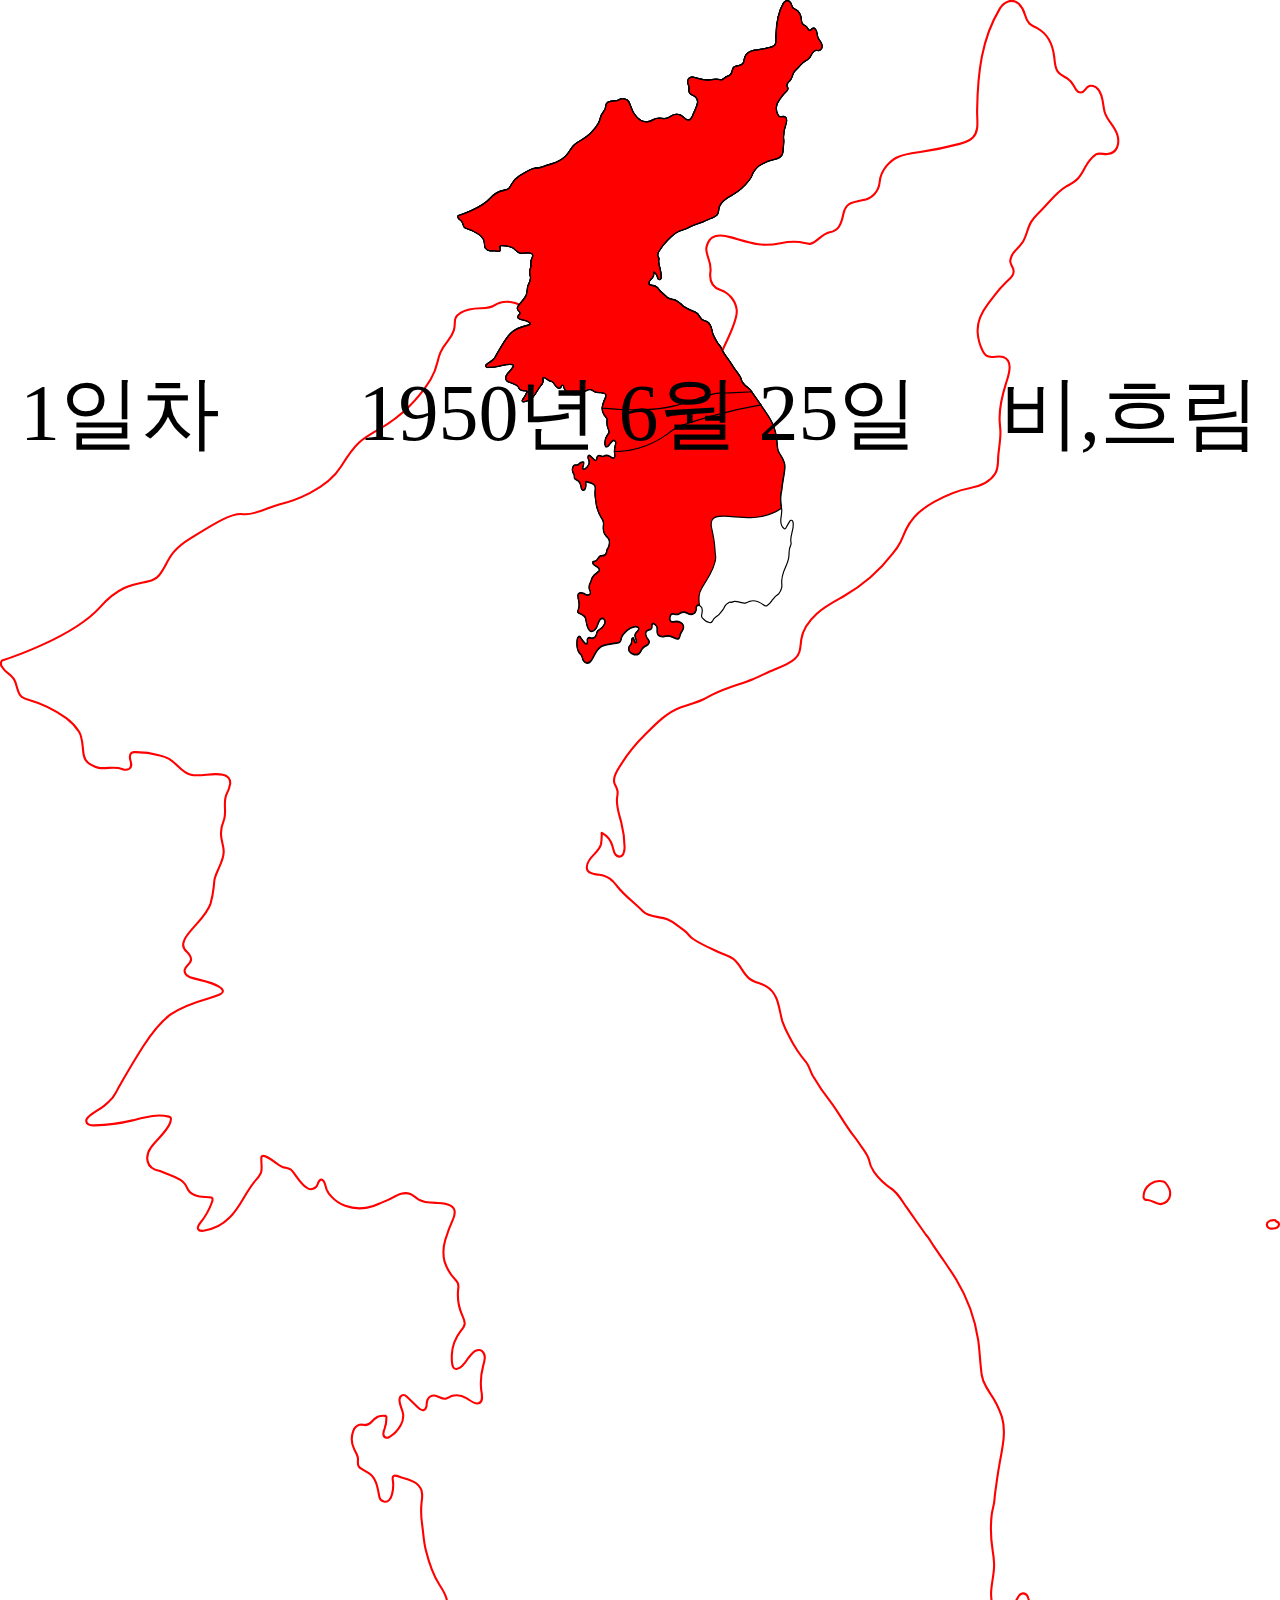
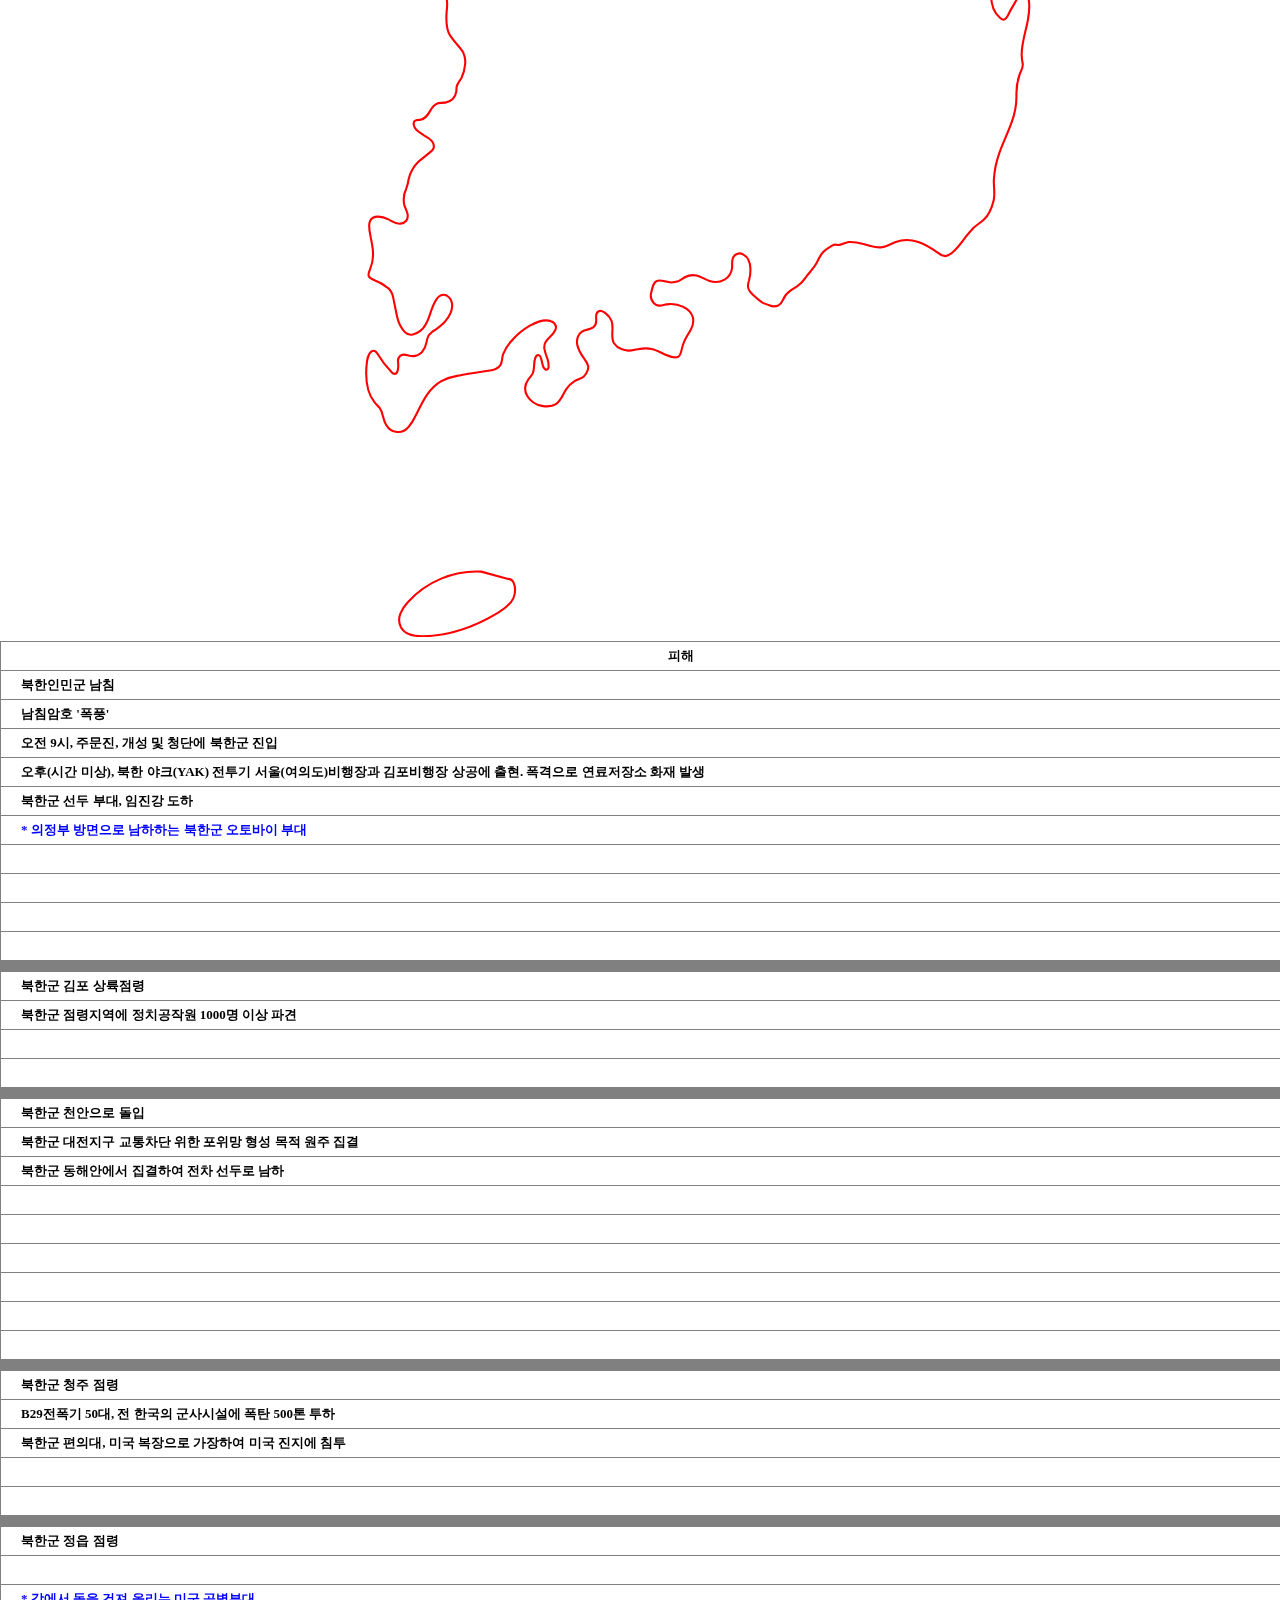
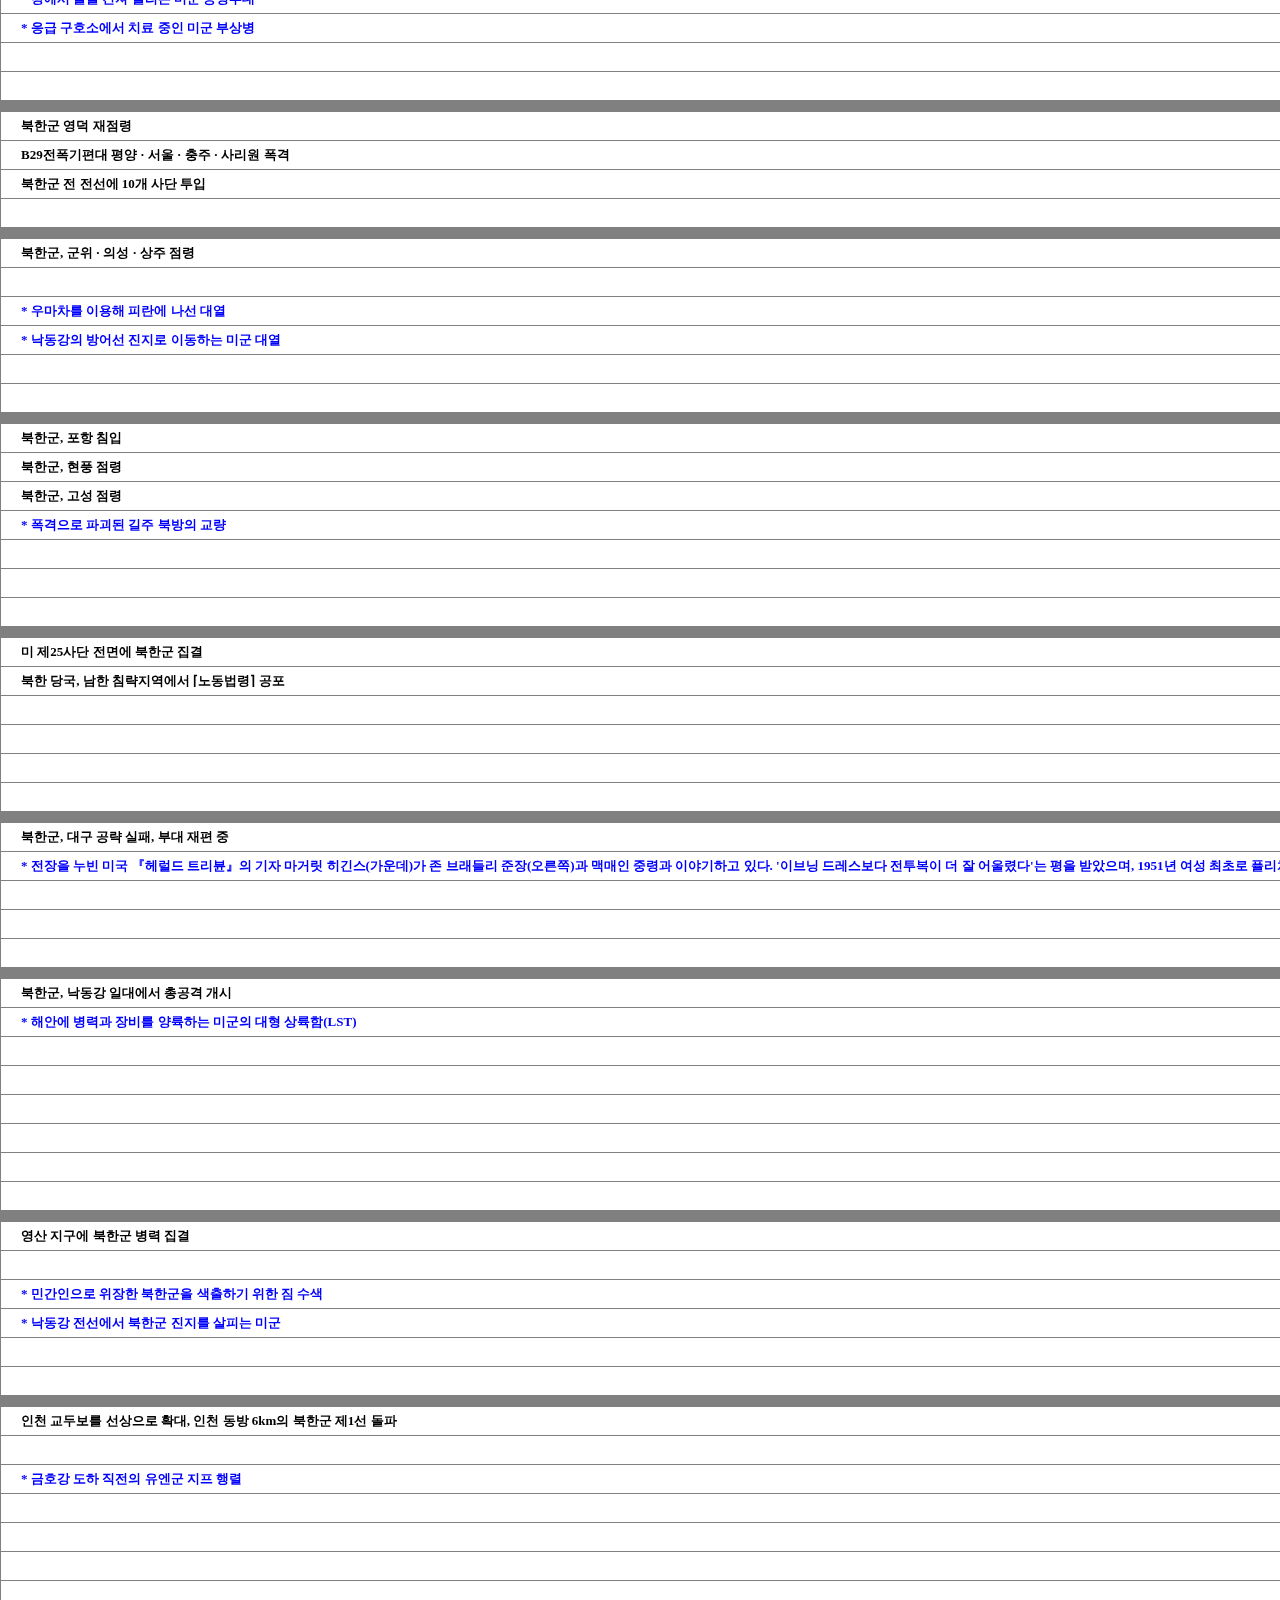
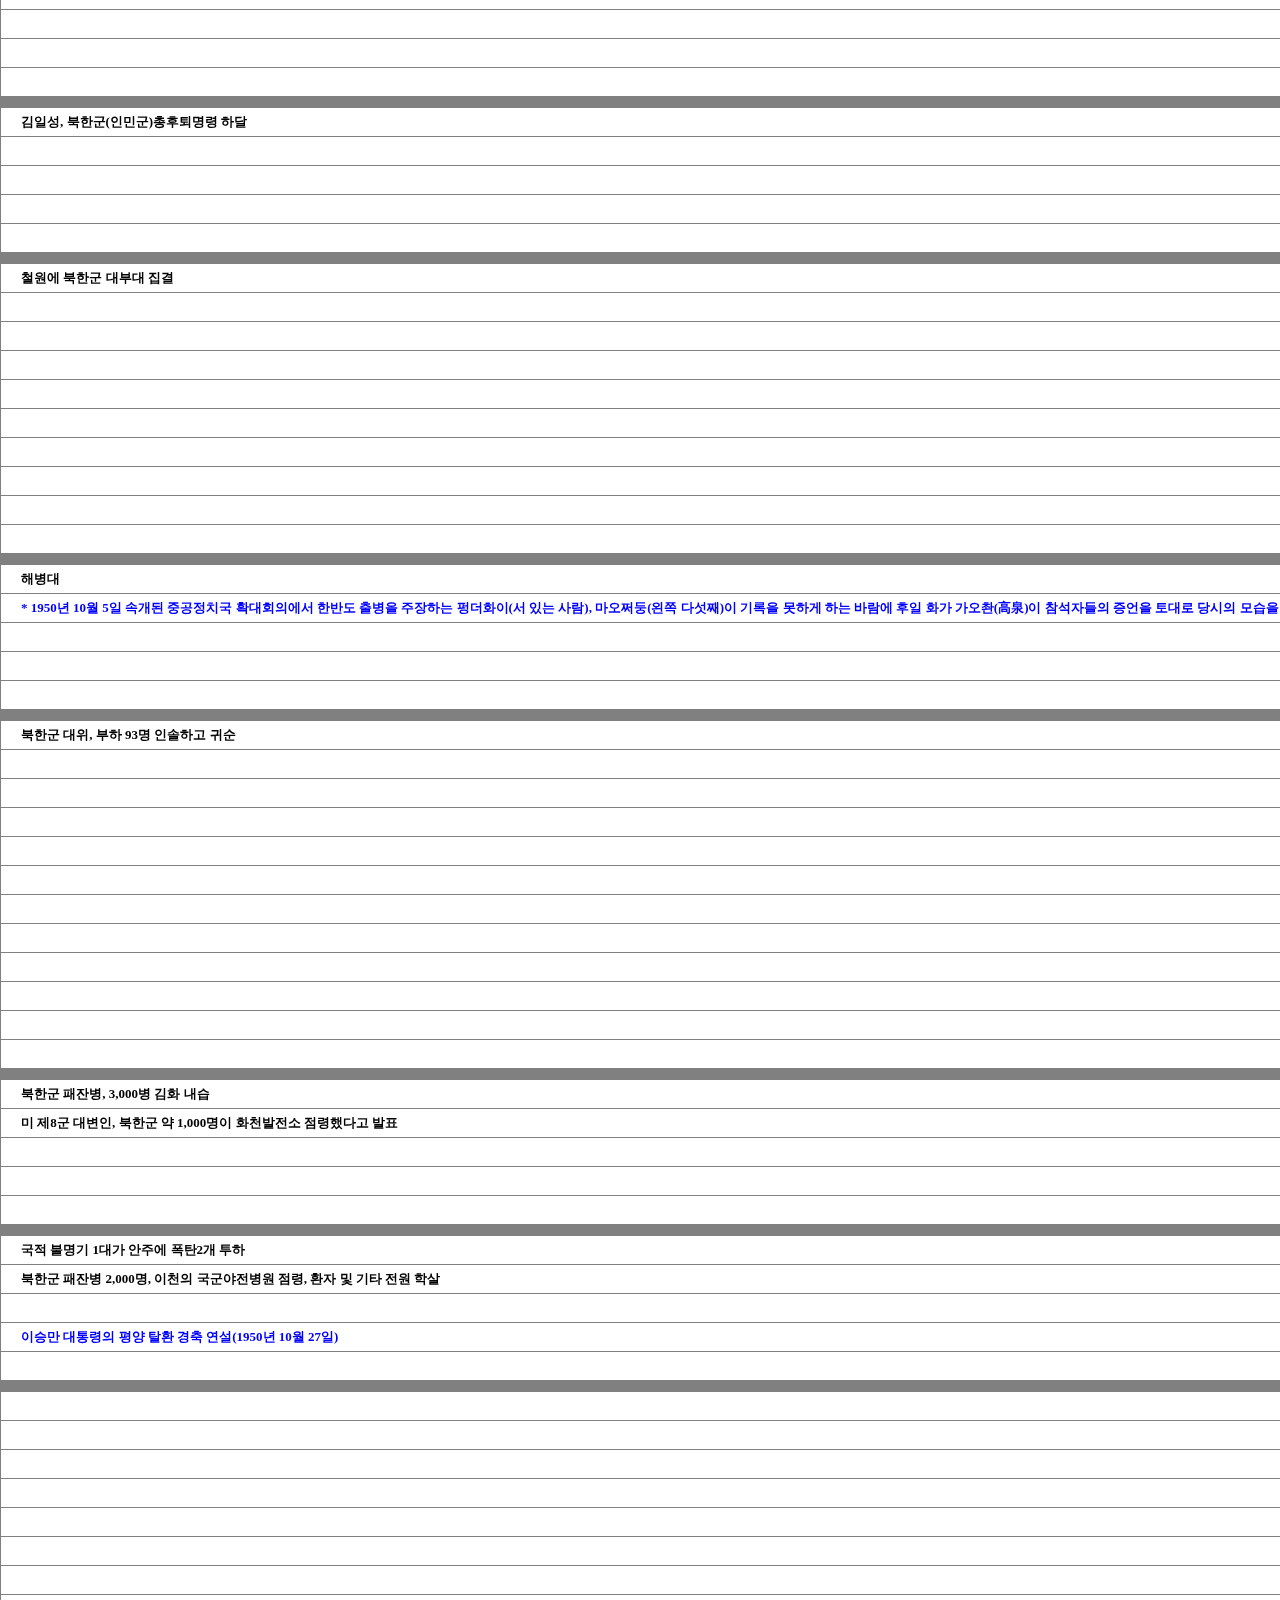
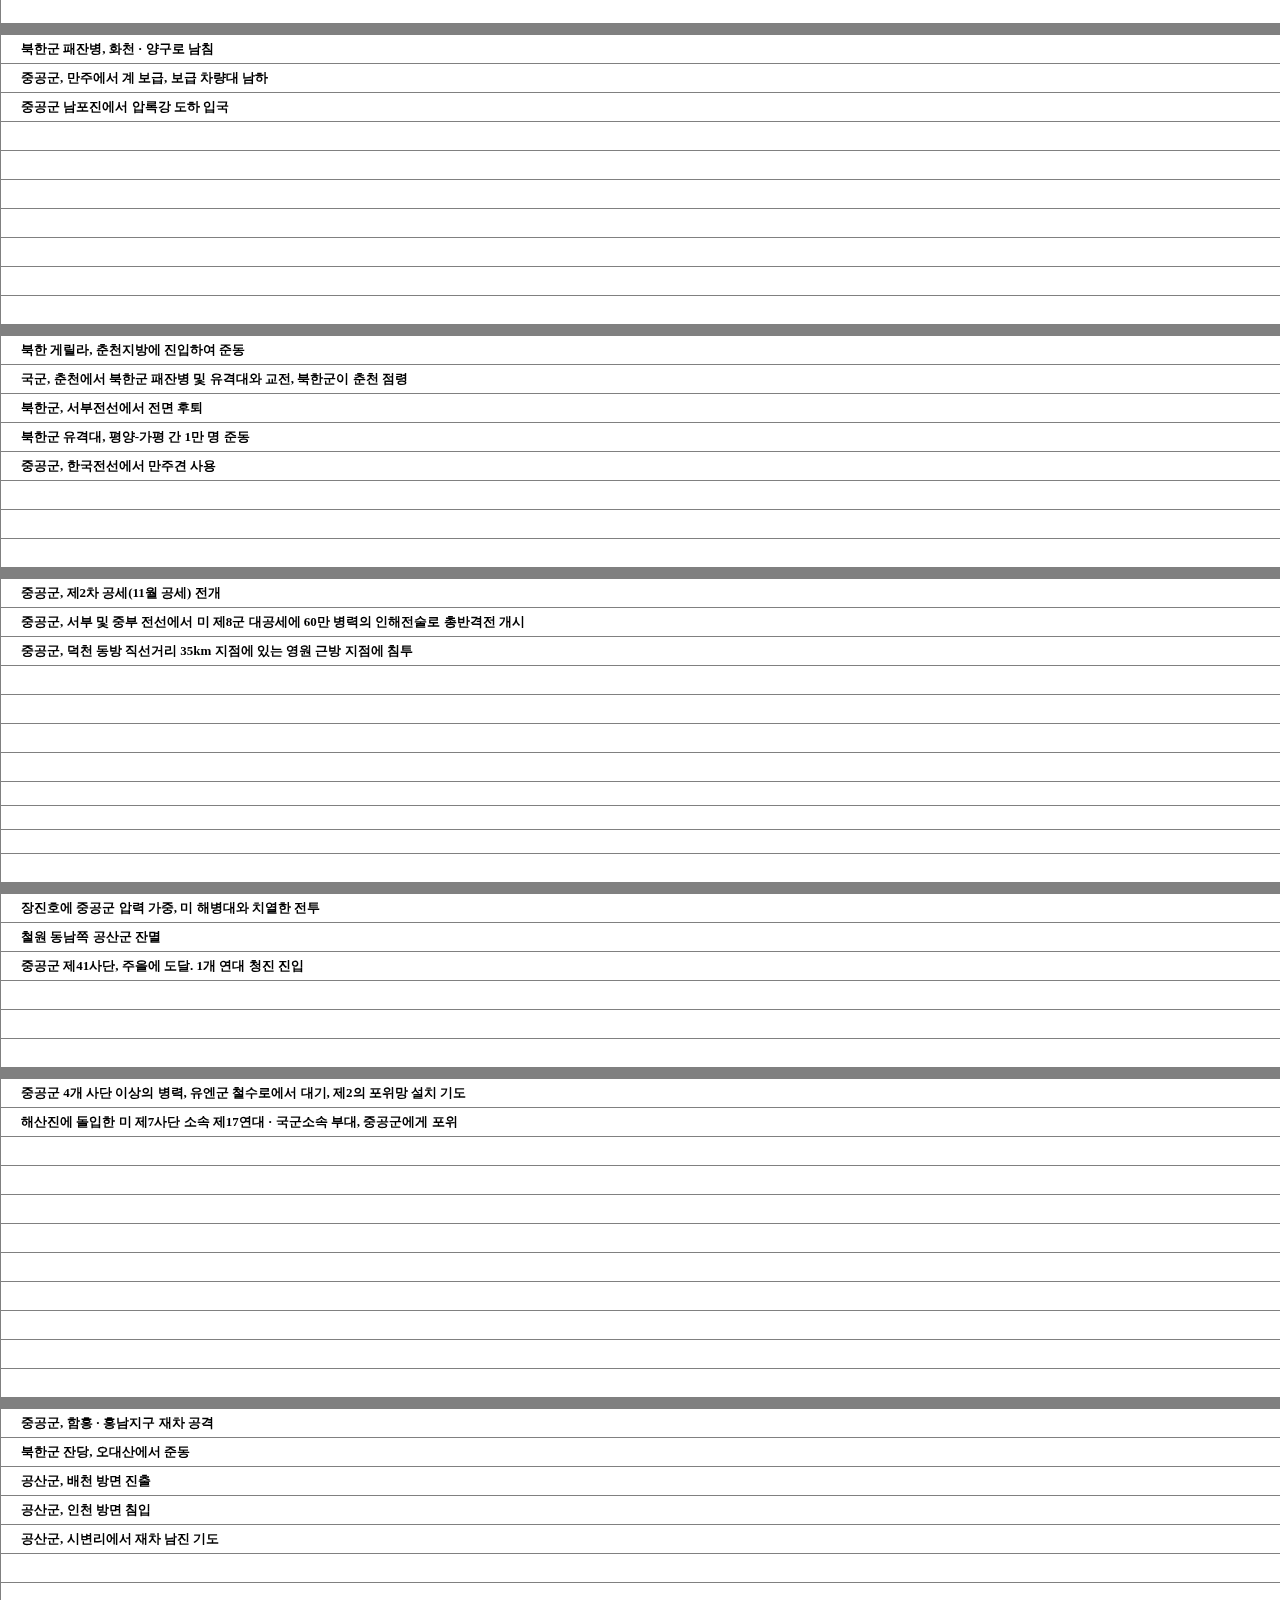
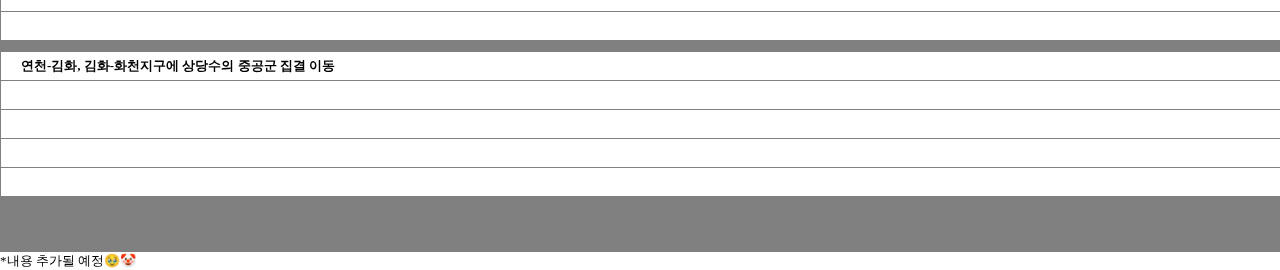
==== commit 3d489cd4: "Add files via upload" ====
--- a/1129.html
+++ b/1129.html
@@ -77,7 +77,7 @@
 	      <img src="" alt="" id="hover-image">
 	    </div>
 <!-- /***********************************************카테고리*/ -->
-		<table id="content" border="1">
+		<table id="contents" border="1">
 			<th>피해</th>
 			<th>대응</th>
 			<th>무기</th>
@@ -2177,7 +2177,11 @@
 				<td data-value=""data-value2="" data-value3=""></td>
 			</tr>
 		</table>
-		
+		<div id="bottom"></div>
+		<div id="bottom"></div>
+		<div id="bottom"></div>
+		<p id="iloveyou">*내용 추가될 예정🥹🤡</p>
+
 </body>
 
 </html>--- a/1129.css
+++ b/1129.css
@@ -13,16 +13,18 @@
 		#map1{
 			position: relative;
 			width: 100%;
-			height: 2400px;
+			height: 210%;
 			left: 50%;
 			transform: translate(-50%);
 		}
 		#map2{
 			width: 1280px;
 			height: 664px;
-		    margin: 0 auto;
-		    position: fixed;
-		    top: 0;
+			margin: 0 auto;
+			left:50%;
+			transform:translate(-50%);
+			position: fixed;
+		    	top: 0;
 		}
 		
 		#mask{
@@ -265,4 +267,4 @@
 
 
 
-	</style>+	</style>
